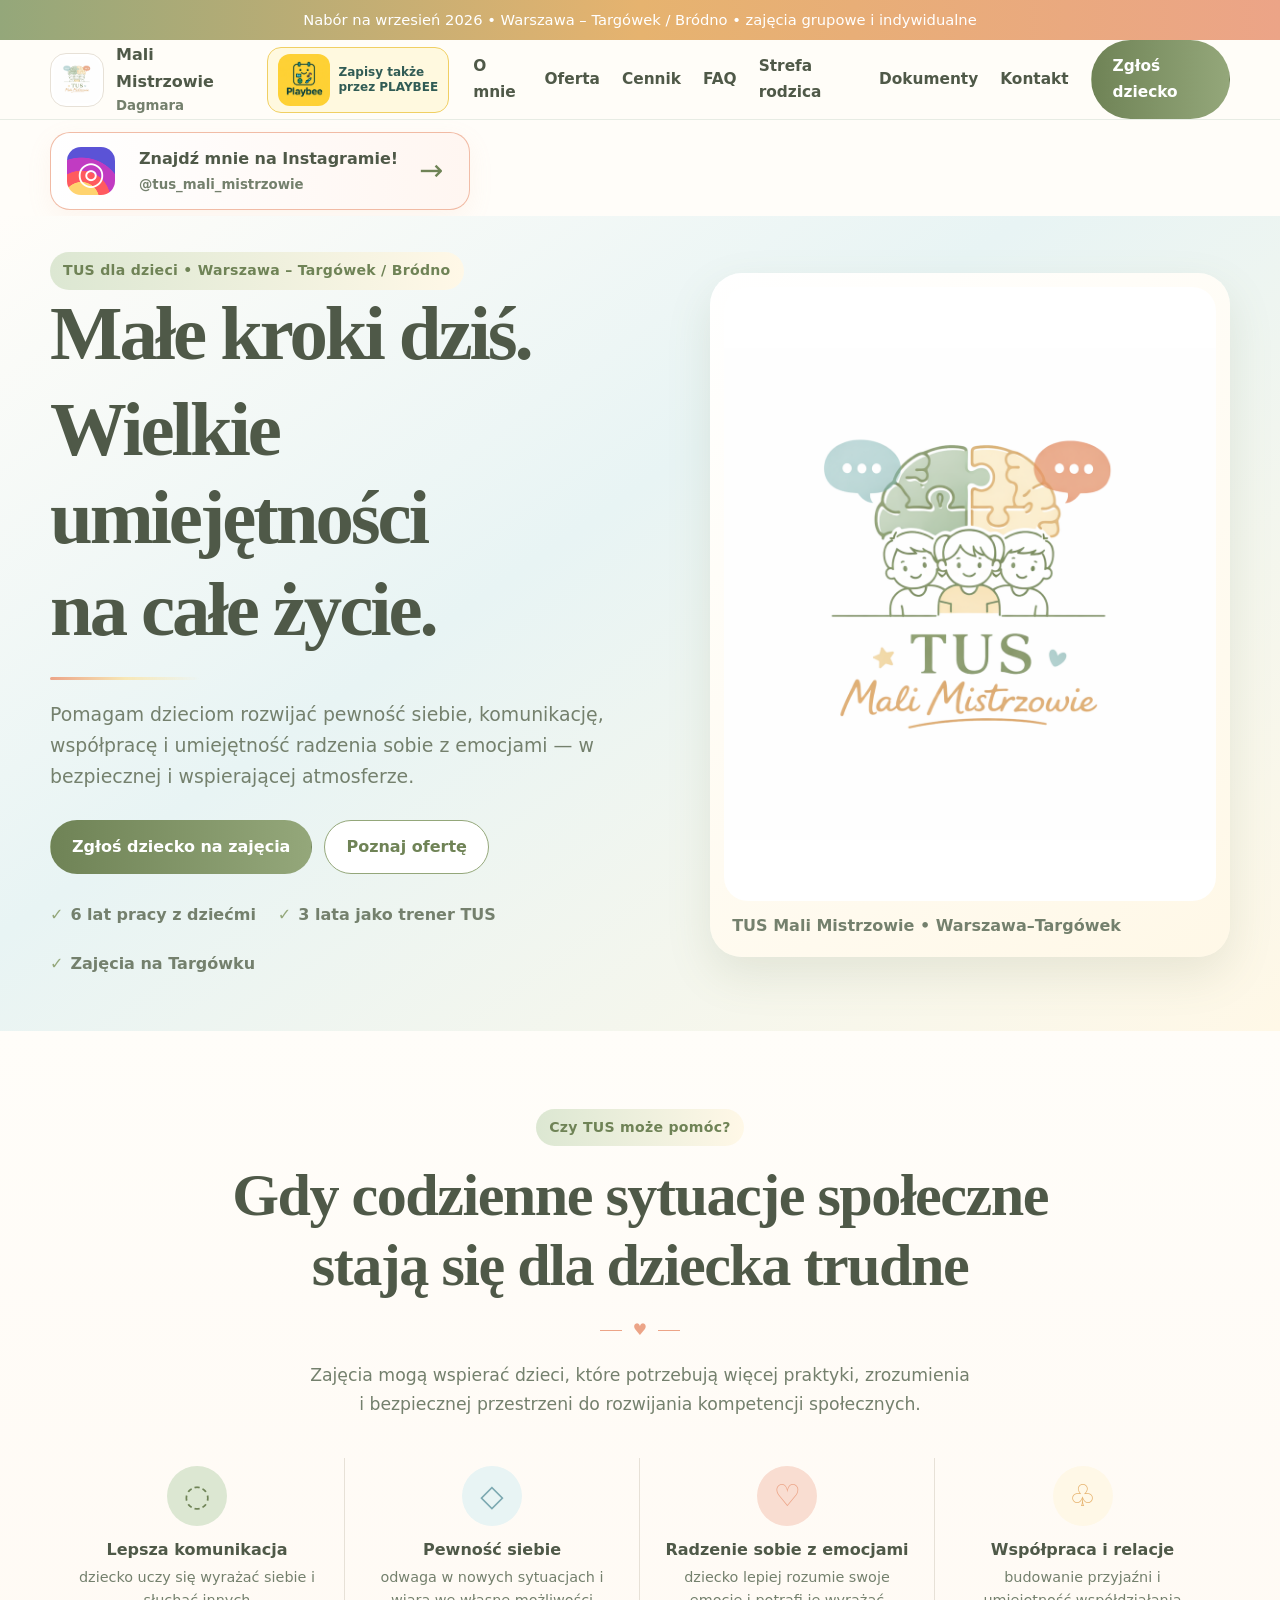
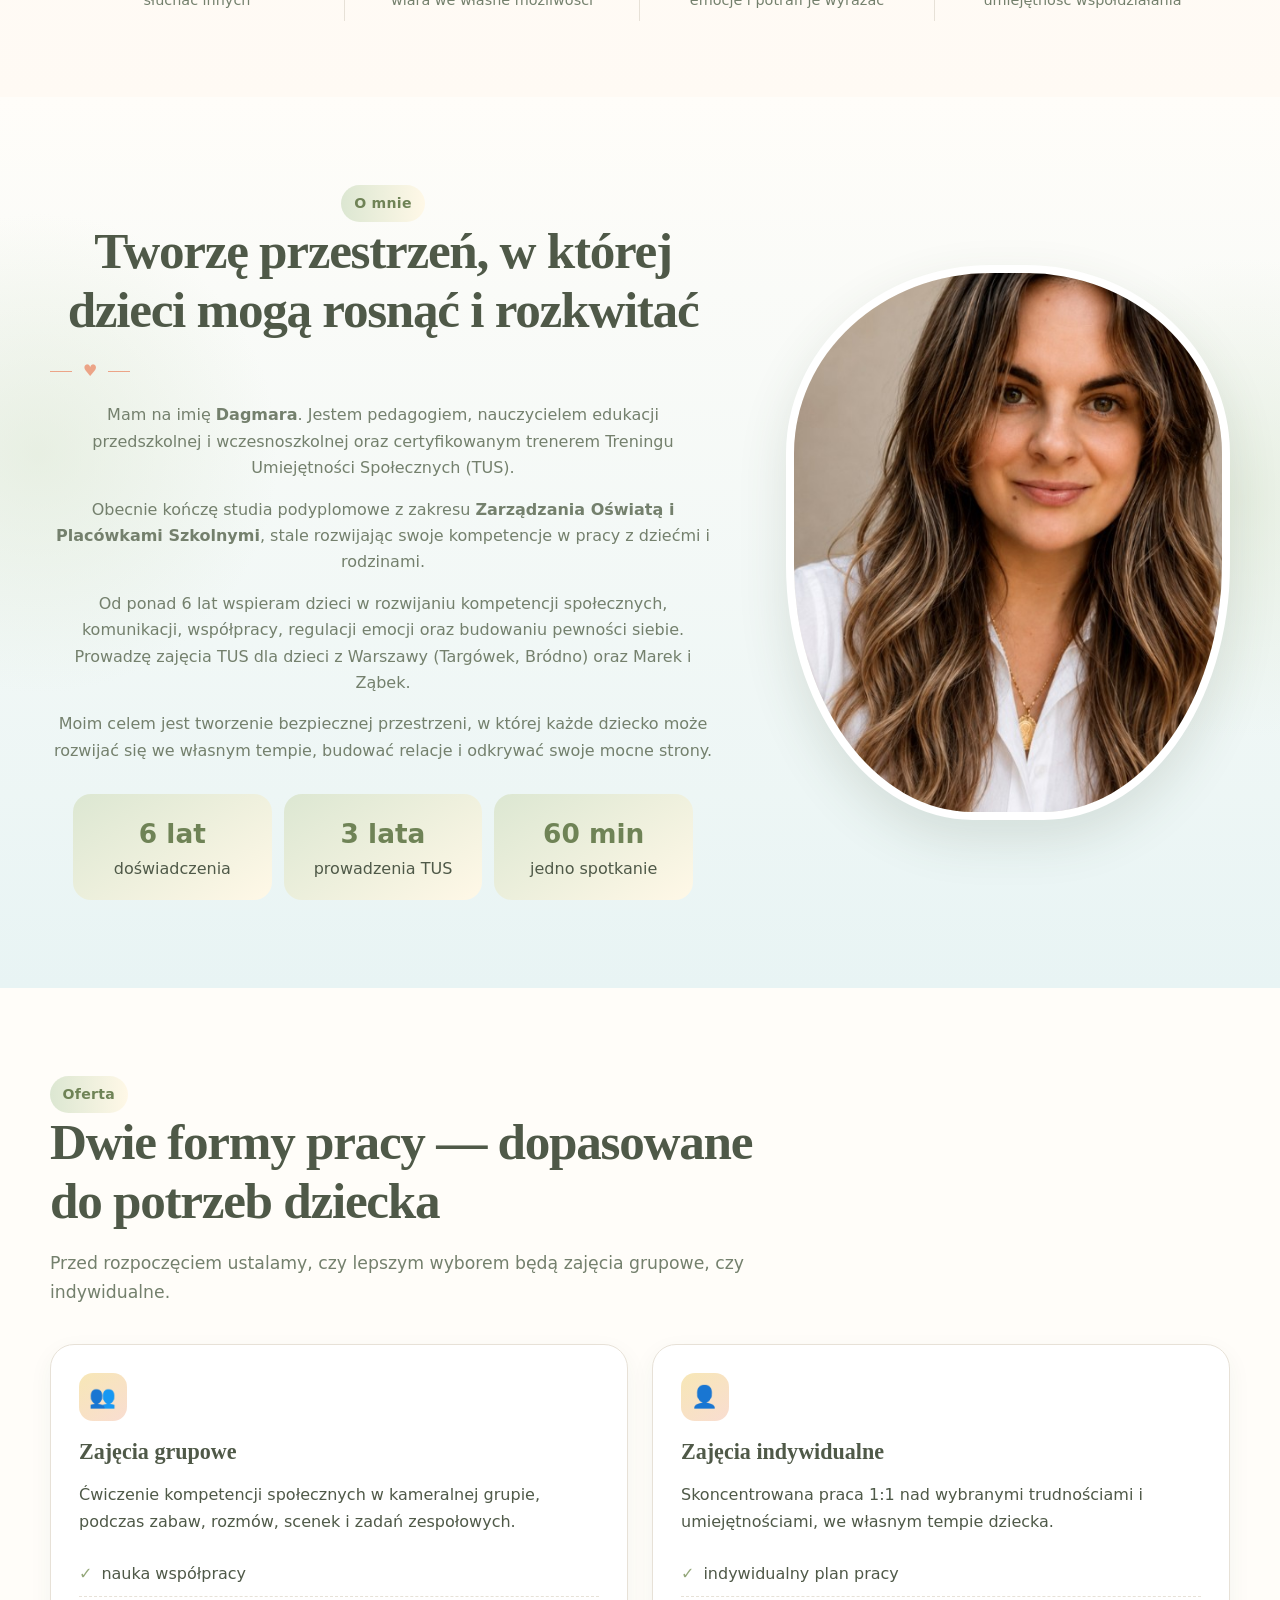
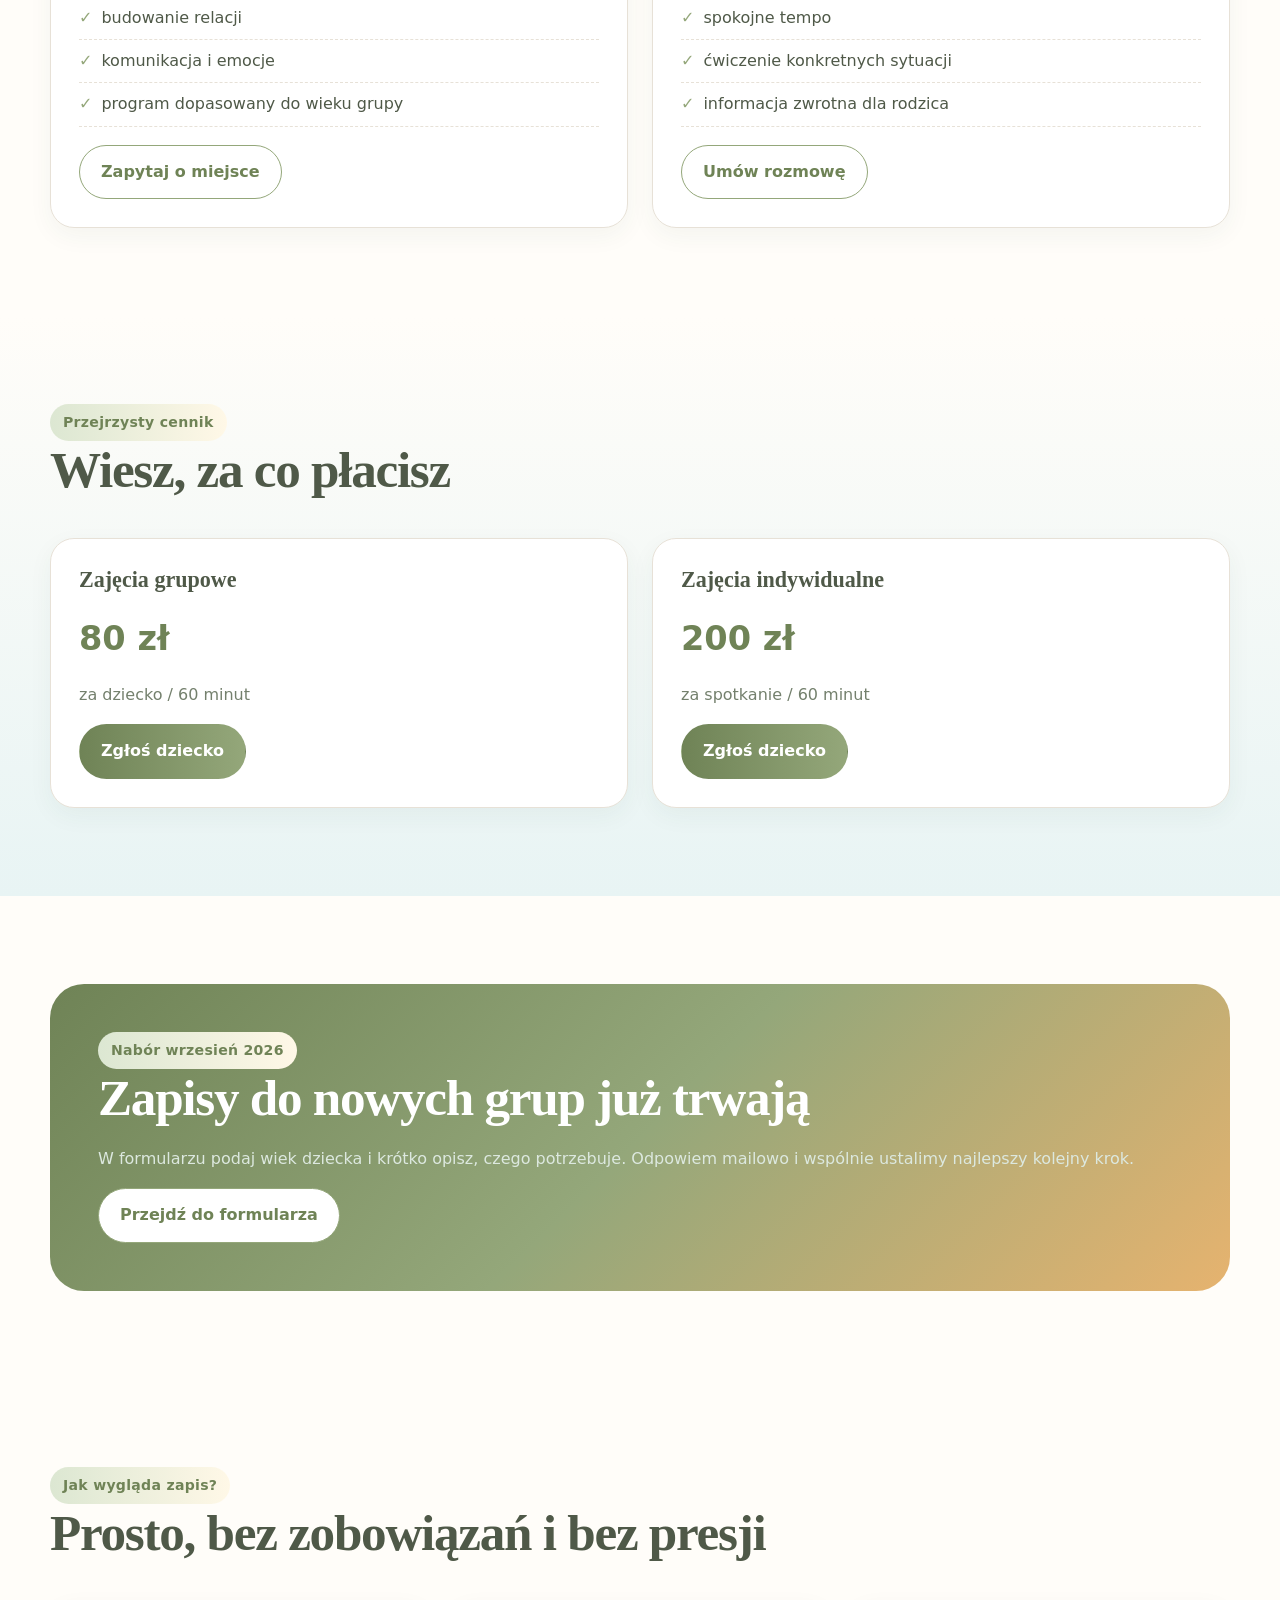
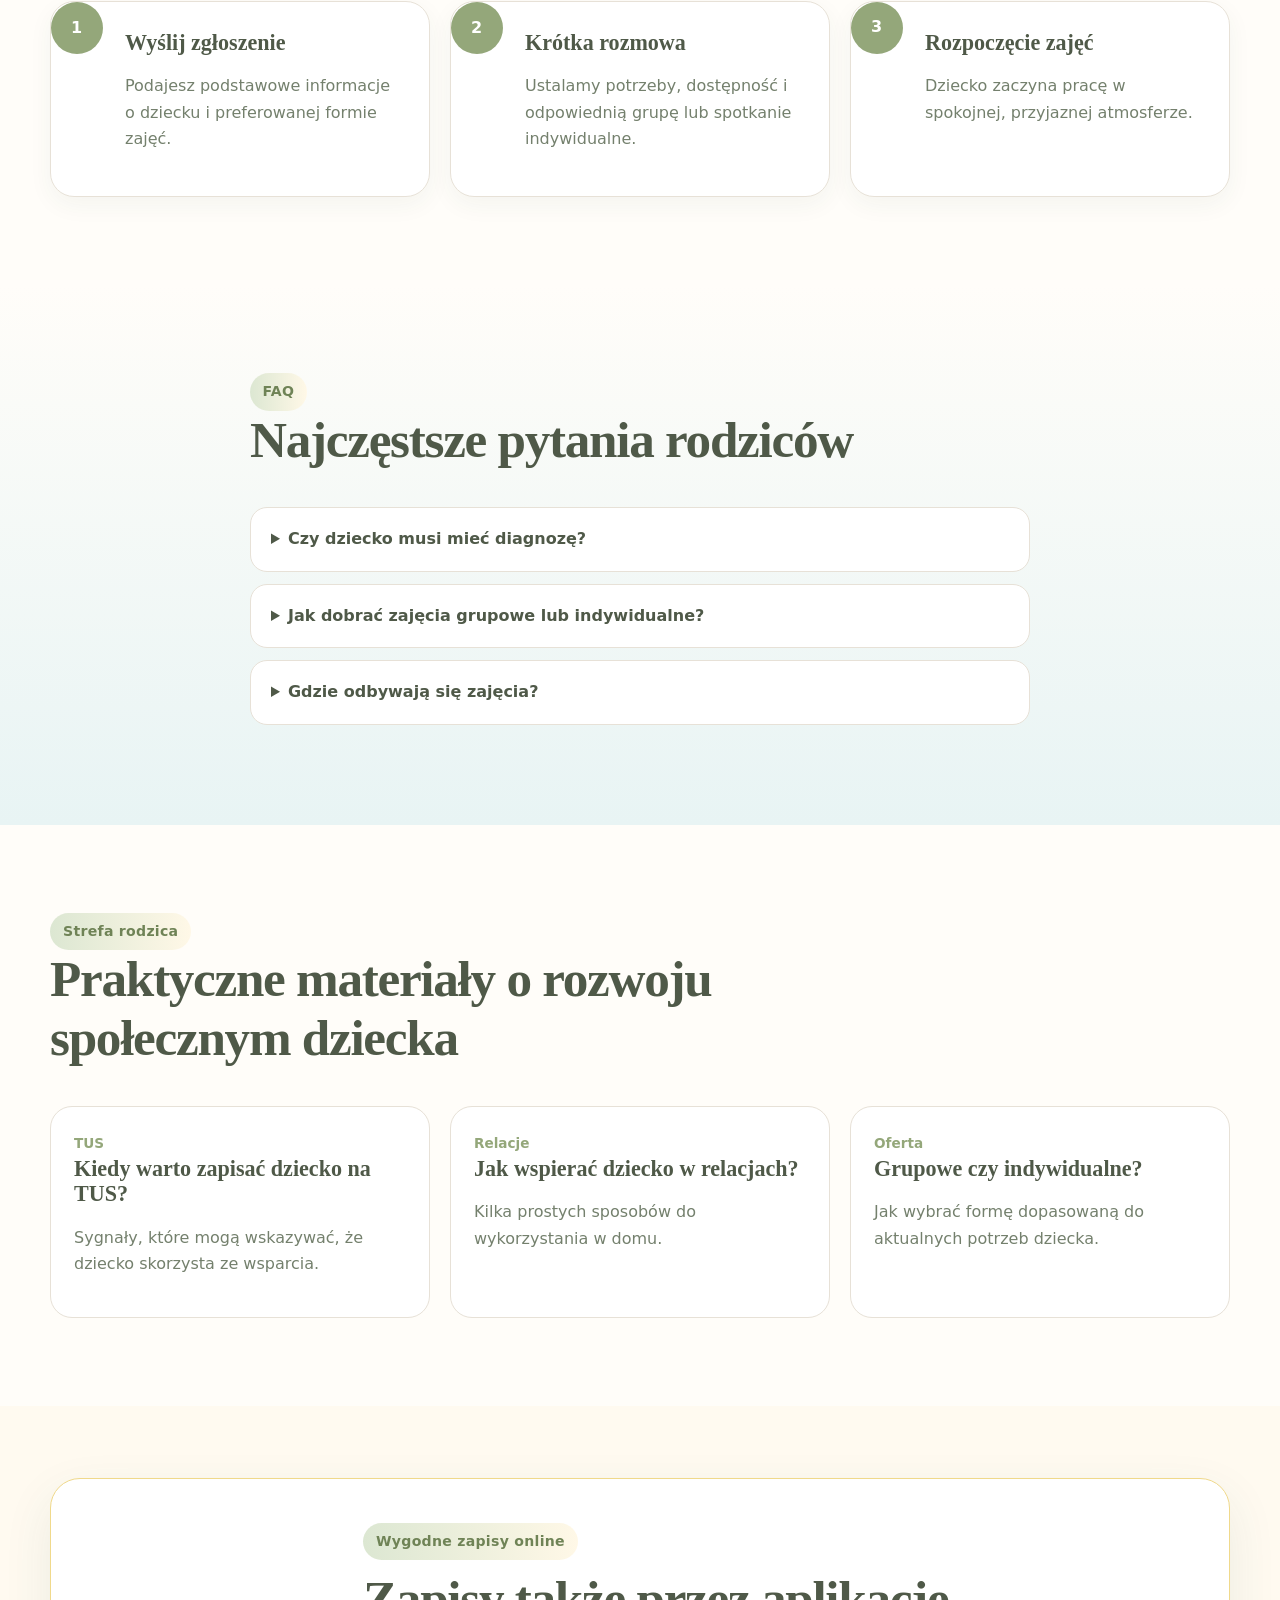
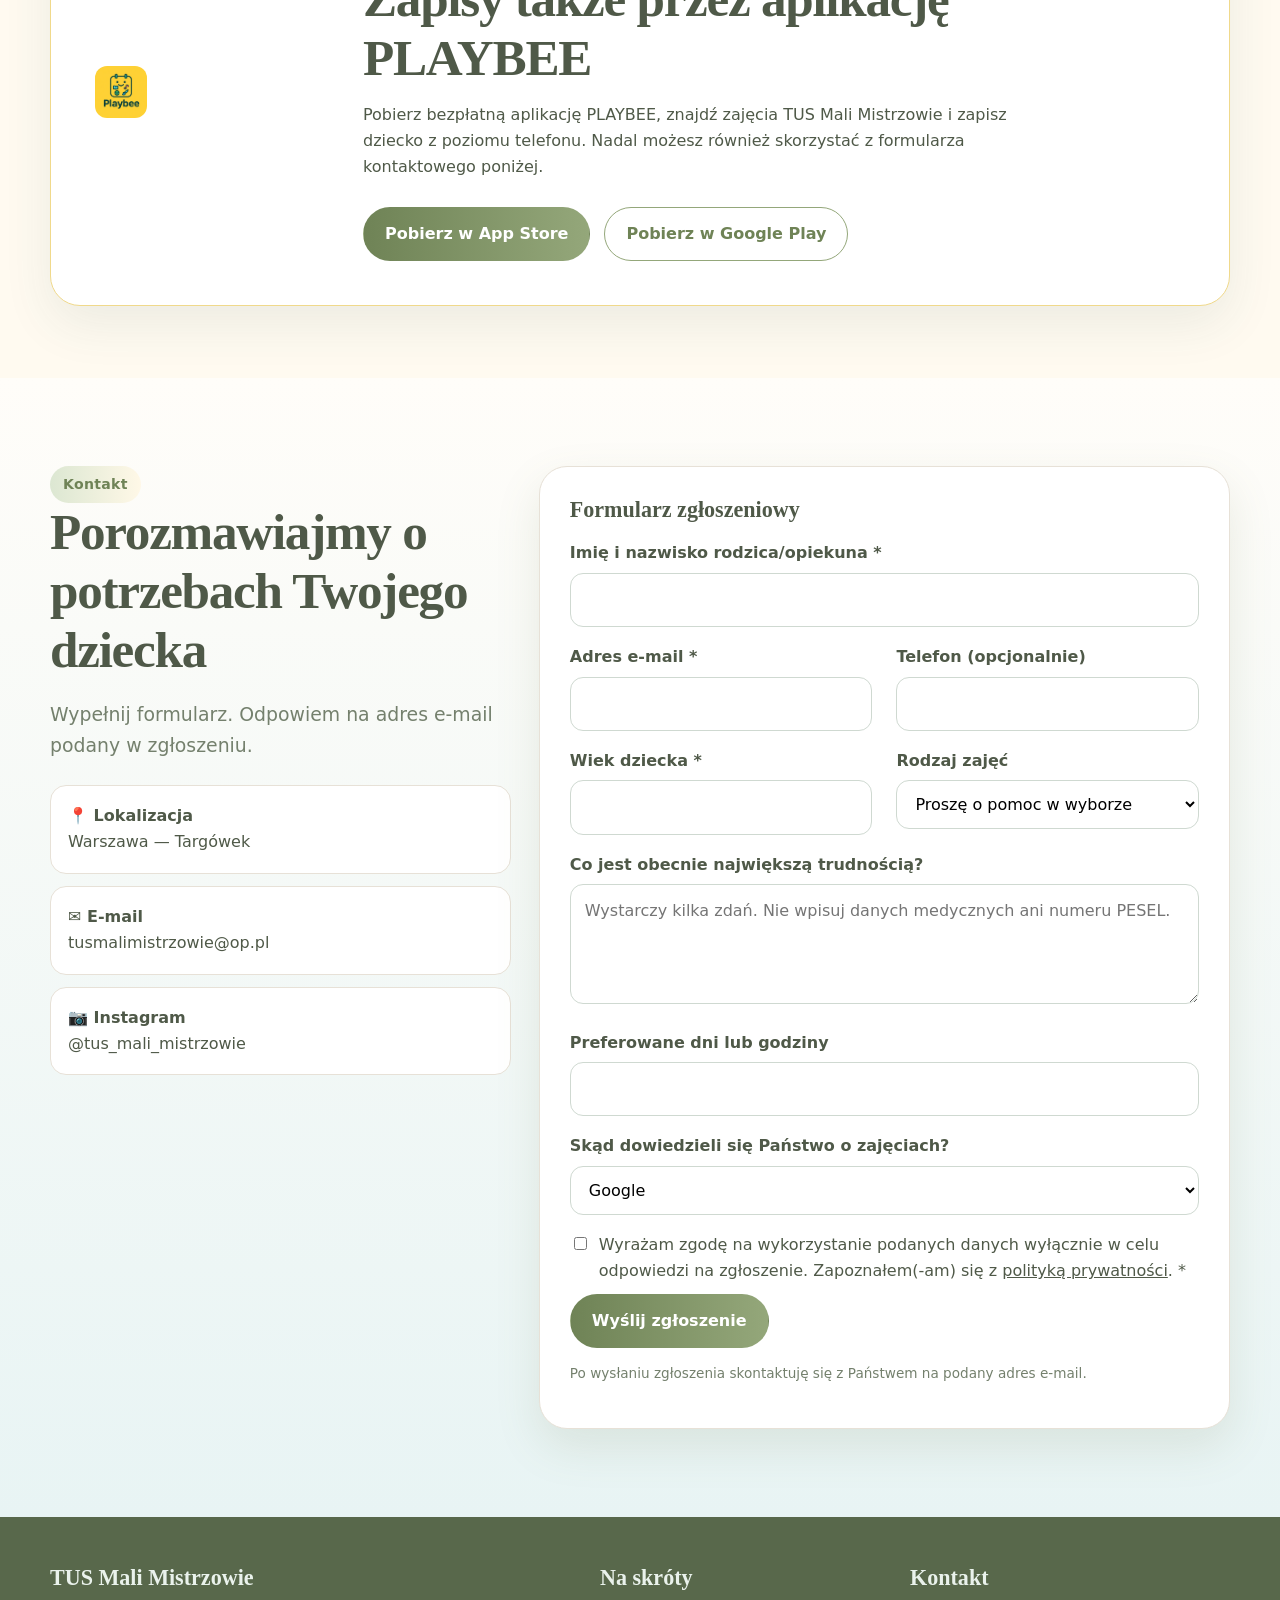
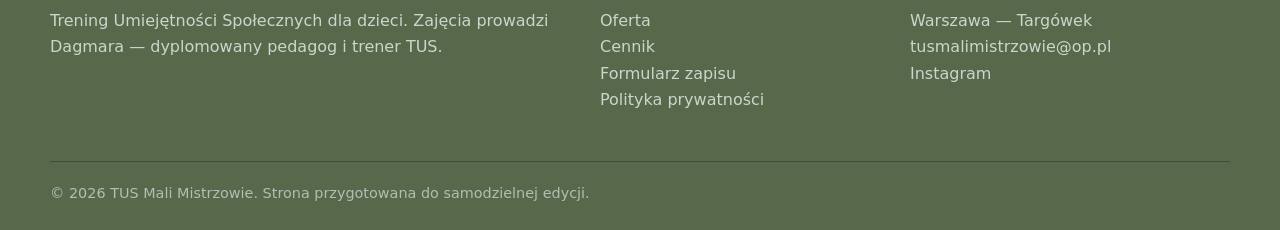
==== index.html @ 2c536c0c "Update index.html Przywrócenie PLAYBEE w nagłówku" ====
<!doctype html>
<html lang="pl">
<head>
<meta charset="utf-8"><meta name="viewport" content="width=device-width,initial-scale=1">
<title>TUS Targówek / Bródno | Trening Umiejętności Społecznych dla dzieci</title>
<meta name="description" content="Trening Umiejętności Społecznych (TUS) dla dzieci na Targówku i Bródnie w Warszawie.">
<link rel="canonical" href="https://tusmalimistrzowie.pl/">
<meta property="og:title" content="TUS Mali Mistrzowie – Warszawa Targówek / Bródno">
<meta property="og:description" content="Małe kroki dziś. Wielkie umiejętności na całe życie. Zapisy na zajęcia TUS.">
<meta property="og:type" content="website">
<link rel="stylesheet" href="assets/css/style.css">
<script type="application/ld+json">
{"@context":"https://schema.org","@type":"EducationalOrganization","name":"TUS Mali Mistrzowie","areaServed":["Targówek","Bródno","Marki","Ząbki","Warszawa"],"email":"tusmalimistrzowie@op.pl","founder":{"@type":"Person","name":"Dagmara"},"sameAs":["https://www.instagram.com/tus_mali_mistrzowie"]}
</script> 
  <!-- Google tag (gtag.js) -->
<script async src="https://www.googletagmanager.com/gtag/js?id=G-EM2VTX6F86"></script>
<script>
  window.dataLayer = window.dataLayer || [];
  function gtag(){dataLayer.push(arguments);}
  gtag('js', new Date());

  gtag('config', 'G-EM2VTX6F86');
</script>
</head>
<body>

<a class="skip" href="#tresc">Przejdź do treści</a>
<div class="topbar">Nabór na wrzesień 2026 • Warszawa – Targówek / Bródno • zajęcia grupowe i indywidualne</div>
<header>
  <div class="container nav">
    <a class="brand" href="index.html"><img class="brand-logo" src="assets/images/zdjecie-1.png" alt="Logo TUS Mali Mistrzowie"><span>Mali Mistrzowie<small>Dagmara</small></span></a>
    <a class="playbee-header" href="#playbee" aria-label="Zapisy także przez aplikację PLAYBEE">
  <img src="assets/images/playbee-logo.png" alt="Logo PLAYBEE" style="width:52px;height:52px;object-fit:contain;border-radius:12px;">
  <span>Zapisy także<br>przez PLAYBEE</span>
</a>
    <button class="mobile-toggle" aria-label="Otwórz menu">☰</button>
    <nav class="menu" aria-label="Menu główne">
      <a href="index.html#o-mnie">O mnie</a>
      <a href="index.html#oferta">Oferta</a>
      <a href="index.html#cennik">Cennik</a>
      <a href="index.html#faq">FAQ</a>
      <a href="index.html#blog">Strefa rodzica</a>
      <a href="dokumenty.html">Dokumenty</a>
      <a href="index.html#kontakt">Kontakt</a>
      <a class="btn btn-primary" href="index.html#formularz">Zgłoś dziecko</a>
    </nav>
  </div>
</header>

<section class="instagram-strip" aria-label="Instagram">
  <div class="container">
    <a class="instagram-card" href="https://www.instagram.com/tus_mali_mistrzowie" target="_blank" rel="noopener">
      <span class="instagram-icon" aria-hidden="true">◎</span>
      <span>
        <strong>Znajdź mnie na Instagramie!</strong>
        <small>@tus_mali_mistrzowie</small>
      </span>
      <span class="instagram-arrow" aria-hidden="true">→</span>
    </a>
  </div>
</section>

<main id="tresc">
<section class="hero">
 <div class="container hero-grid">
  <div>
   <span class="eyebrow">TUS dla dzieci • Warszawa – Targówek / Bródno</span>
   <h1 class="hero-title">
      <span>Małe kroki dziś.</span>
      <span>Wielkie umiejętności</span>
      <span>na całe życie.</span>
    </h1>
   <p class="lead">Pomagam dzieciom rozwijać pewność siebie, komunikację, współpracę i umiejętność radzenia sobie z emocjami — w bezpiecznej i wspierającej atmosferze.</p>
   <div class="hero-actions"><a class="btn btn-primary" href="#formularz">Zgłoś dziecko na zajęcia</a><a class="btn btn-secondary" href="#oferta">Poznaj ofertę</a></div>
   <div class="trust"><span>6 lat pracy z dziećmi</span><span>3 lata jako trener TUS</span><span>Zajęcia na Targówku</span></div>
  </div>
  <div class="hero-card"><img src="assets/images/zdjecie-1.png" alt="Logo TUS Mali Mistrzowie"><div class="hero-note">TUS Mali Mistrzowie • Warszawa–Targówek</div></div>
 </div>
</section>


<section class="support-section">
  <div class="container">
    <div class="support-head">
      <span class="eyebrow">Czy TUS może pomóc?</span>
      <h2>Gdy codzienne sytuacje społeczne<br>stają się dla dziecka trudne</h2>
      <div class="heart-divider"><span></span>♥<span></span></div>
      <p>Zajęcia mogą wspierać dzieci, które potrzebują więcej praktyki, zrozumienia<br class="desktop-only"> i bezpiecznej przestrzeni do rozwijania kompetencji społecznych.</p>
    </div>
    <div class="benefits-row">
      <article class="benefit-item">
        <div class="benefit-icon sage">◌</div>
        <h3>Lepsza komunikacja</h3>
        <p>dziecko uczy się wyrażać siebie i słuchać innych</p>
      </article>
      <article class="benefit-item">
        <div class="benefit-icon blue">◇</div>
        <h3>Pewność siebie</h3>
        <p>odwaga w nowych sytuacjach i wiara we własne możliwości</p>
      </article>
      <article class="benefit-item">
        <div class="benefit-icon peach">♡</div>
        <h3>Radzenie sobie z emocjami</h3>
        <p>dziecko lepiej rozumie swoje emocje i potrafi je wyrażać</p>
      </article>
      <article class="benefit-item">
        <div class="benefit-icon apricot">♧</div>
        <h3>Współpraca i relacje</h3>
        <p>budowanie przyjaźni i umiejętność współdziałania</p>
      </article>
    </div>
  </div>
</section>



<section id="o-mnie" class="about-premium">
  <div class="container about-premium-grid">
    <div class="about-copy">
      <span class="eyebrow">O mnie</span>
      <h2>Tworzę przestrzeń, w której<br>dzieci mogą rosnąć i rozkwitać</h2>
      <div class="heart-divider left"><span></span>♥<span></span></div>
      <p>Mam na imię <strong>Dagmara</strong>. Jestem pedagogiem, nauczycielem edukacji przedszkolnej i wczesnoszkolnej oraz certyfikowanym trenerem Treningu Umiejętności Społecznych (TUS).</p>

<p>Obecnie kończę studia podyplomowe z zakresu <strong>Zarządzania Oświatą i Placówkami Szkolnymi</strong>, stale rozwijając swoje kompetencje w pracy z dziećmi i rodzinami.</p>

<p>Od ponad 6 lat wspieram dzieci w rozwijaniu kompetencji społecznych, komunikacji, współpracy, regulacji emocji oraz budowaniu pewności siebie. Prowadzę zajęcia TUS dla dzieci z Warszawy (Targówek, Bródno) oraz Marek i Ząbek.</p>

<p>Moim celem jest tworzenie bezpiecznej przestrzeni, w której każde dziecko może rozwijać się we własnym tempie, budować relacje i odkrywać swoje mocne strony.</p>
      <div class="stats">
        <div class="stat"><strong>6 lat</strong>doświadczenia</div>
        <div class="stat"><strong>3 lata</strong>prowadzenia TUS</div>
        <div class="stat"><strong>60 min</strong>jedno spotkanie</div>
      </div>
    </div>
    <div class="about-photo">
  <img
    src="assets/images/dagmara zdj.png.jpg"
    alt="Dagmara Gut-Muzyka – pedagog i trener TUS"
  >
</div>
  </div>
</section>


<section id="oferta">
 <div class="container">
  <div class="section-head"><span class="eyebrow">Oferta</span><h2>Dwie formy pracy — dopasowane do potrzeb dziecka</h2><p>Przed rozpoczęciem ustalamy, czy lepszym wyborem będą zajęcia grupowe, czy indywidualne.</p></div>
  <div class="grid-2">
   <div class="card"><div class="icon">👥</div><h3>Zajęcia grupowe</h3><p>Ćwiczenie kompetencji społecznych w kameralnej grupie, podczas zabaw, rozmów, scenek i zadań zespołowych.</p><ul class="feature-list"><li>nauka współpracy</li><li>budowanie relacji</li><li>komunikacja i emocje</li><li>program dopasowany do wieku grupy</li></ul><a class="btn btn-secondary" href="#formularz">Zapytaj o miejsce</a></div>
   <div class="card"><div class="icon">👤</div><h3>Zajęcia indywidualne</h3><p>Skoncentrowana praca 1:1 nad wybranymi trudnościami i umiejętnościami, we własnym tempie dziecka.</p><ul class="feature-list"><li>indywidualny plan pracy</li><li>spokojne tempo</li><li>ćwiczenie konkretnych sytuacji</li><li>informacja zwrotna dla rodzica</li></ul><a class="btn btn-secondary" href="#formularz">Umów rozmowę</a></div>
  </div>
 </div>
</section>

<section id="cennik" class="alt">
 <div class="container">
  <div class="section-head"><span class="eyebrow">Przejrzysty cennik</span><h2>Wiesz, za co płacisz</h2></div>
  <div class="grid-2">
   <div class="card"><h3>Zajęcia grupowe</h3><div class="price">80 zł</div><p class="muted">za dziecko / 60 minut</p><a class="btn btn-primary" href="#formularz">Zgłoś dziecko</a></div>
   <div class="card"><h3>Zajęcia indywidualne</h3><div class="price">200 zł</div><p class="muted">za spotkanie / 60 minut</p><a class="btn btn-primary" href="#formularz">Zgłoś dziecko</a></div>
  </div>
 </div>
</section>

<section>
 <div class="container"><div class="cta"><span class="eyebrow">Nabór wrzesień 2026</span><h2>Zapisy do nowych grup już trwają</h2><p>W formularzu podaj wiek dziecka i krótko opisz, czego potrzebuje. Odpowiem mailowo i wspólnie ustalimy najlepszy kolejny krok.</p><a class="btn btn-secondary" href="#formularz">Przejdź do formularza</a></div></div>
</section>

<section>
 <div class="container">
  <div class="section-head"><span class="eyebrow">Jak wygląda zapis?</span><h2>Prosto, bez zobowiązań i bez presji</h2></div>
  <div class="grid-3 steps">
   <div class="card step"><h3>Wyślij zgłoszenie</h3><p class="muted">Podajesz podstawowe informacje o dziecku i preferowanej formie zajęć.</p></div>
   <div class="card step"><h3>Krótka rozmowa</h3><p class="muted">Ustalamy potrzeby, dostępność i odpowiednią grupę lub spotkanie indywidualne.</p></div>
   <div class="card step"><h3>Rozpoczęcie zajęć</h3><p class="muted">Dziecko zaczyna pracę w spokojnej, przyjaznej atmosferze.</p></div>
  </div>
 </div>
</section>

<section id="faq" class="alt">
 <div class="narrow faq"><div class="section-head"><span class="eyebrow">FAQ</span><h2>Najczęstsze pytania rodziców</h2></div>
  <details><summary>Czy dziecko musi mieć diagnozę?</summary><p>Nie. Zajęcia mogą wspierać także dzieci bez diagnozy, które potrzebują ćwiczenia relacji, komunikacji, emocji lub pewności siebie.</p></details>
  <details><summary>Jak dobrać zajęcia grupowe lub indywidualne?</summary><p>Po otrzymaniu zgłoszenia omawiam potrzeby dziecka i proponuję formę, która na danym etapie będzie najbardziej pomocna.</p></details>
  <details><summary>Gdzie odbywają się zajęcia?</summary><p>Zajęcia odbywają się na warszawskim Targówku. Dokładne informacje organizacyjne przekazuję rodzicom podczas kontaktu.</p></details>
 </div>
</section>

<section id="blog">
 <div class="container"><div class="section-head"><span class="eyebrow">Strefa rodzica</span><h2>Praktyczne materiały o rozwoju społecznym dziecka</h2></div>
  <div class="blog-grid">
   <a class="blog-card" href="blog/kiedy-warto-zapisac-dziecko-na-tus.html"><div class="content"><span class="tag">TUS</span><h3>Kiedy warto zapisać dziecko na TUS?</h3><p class="muted">Sygnały, które mogą wskazywać, że dziecko skorzysta ze wsparcia.</p></div></a>
   <a class="blog-card" href="blog/jak-pomoc-dziecku-w-relacjach.html"><div class="content"><span class="tag">Relacje</span><h3>Jak wspierać dziecko w relacjach?</h3><p class="muted">Kilka prostych sposobów do wykorzystania w domu.</p></div></a>
   <a class="blog-card" href="blog/zajecia-grupowe-czy-indywidualne.html"><div class="content"><span class="tag">Oferta</span><h3>Grupowe czy indywidualne?</h3><p class="muted">Jak wybrać formę dopasowaną do aktualnych potrzeb dziecka.</p></div></a>
  </div>
 </div>
</section>
<section id="playbee" class="playbee-section">
  <div class="container">
    <div class="playbee-card">

     <img class="playbee-logo" src="assets/images/playbee-logo.png" alt="PLAYBEE – aplikacja do zapisów na zajęcia" style="width:52px;height:52px;object-fit:contain;border-radius:12px;">

      <div class="playbee-content">
        <span class="eyebrow">Wygodne zapisy online</span>
        <h2>Zapisy także przez aplikację PLAYBEE</h2>
        <p>
          Pobierz bezpłatną aplikację PLAYBEE, znajdź zajęcia
          TUS Mali Mistrzowie i zapisz dziecko z poziomu telefonu.
          Nadal możesz również skorzystać z formularza kontaktowego poniżej.
        </p>

        <div class="playbee-actions">
          <a
            class="btn btn-primary"
            href="https://apps.apple.com/pl/app/playbee/id6778098296?l=pl"
            target="_blank"
            rel="noopener noreferrer"
          >
            Pobierz w App Store
          </a>

          <a
  class="btn btn-secondary"
  href="https://play.google.com/store/apps/details?id=playbee.playbee.pl"
  target="_blank"
  rel="noopener noreferrer"
>
  Pobierz w Google Play
</a>

</div>
</div>
</div>
</div>
</section>
<section id="kontakt" class="alt">
 <div class="container form-wrap">
  <div><span class="eyebrow">Kontakt</span><h2>Porozmawiajmy o potrzebach Twojego dziecka</h2><p class="lead">Wypełnij formularz. Odpowiem na adres e-mail podany w zgłoszeniu.</p>
   <div class="contact-list"><div class="contact-item"><strong>📍 Lokalizacja</strong><br>Warszawa — Targówek</div><div class="contact-item"><strong>✉️ E-mail</strong><br><a href="mailto:tusmalimistrzowie@op.pl">tusmalimistrzowie@op.pl</a></div><div class="contact-item"><strong>📷 Instagram</strong><br><a target="_blank" rel="noopener" href="https://www.instagram.com/tus_mali_mistrzowie">@tus_mali_mistrzowie</a></div></div>
  </div>
  <div class="form-card" id="formularz"><h3>Formularz zgłoszeniowy</h3>
<form id="zgloszenie" name="zgloszenie" method="POST" action="https://formspree.io/f/xnpaajzz">    <input type="hidden" name="form-name" value="zgloszenie"><p hidden><label>Nie wypełniaj: <input name="bot-field"></label></p>
    <div class="field"><label for="rodzic">Imię i nazwisko rodzica/opiekuna *</label><input id="rodzic" name="rodzic" required autocomplete="name"></div>
    <div class="grid-2"><div class="field"><label for="email">Adres e-mail *</label><input id="email" name="email" type="email" required autocomplete="email"></div><div class="field"><label for="telefon">Telefon (opcjonalnie)</label><input id="telefon" name="telefon" type="tel" autocomplete="tel"></div></div>
    <div class="grid-2"><div class="field"><label for="wiek">Wiek dziecka *</label><input id="wiek" name="wiek" type="number" min="3" max="18" required></div><div class="field"><label for="rodzaj">Rodzaj zajęć</label><select id="rodzaj" name="rodzaj"><option>Proszę o pomoc w wyborze</option><option>Grupowe</option><option>Indywidualne</option></select></div></div>
    <div class="field"><label for="opis">Co jest obecnie największą trudnością?</label><textarea id="opis" name="opis" placeholder="Wystarczy kilka zdań. Nie wpisuj danych medycznych ani numeru PESEL."></textarea></div>
    <div class="field"><label for="termin">Preferowane dni lub godziny</label><input id="termin" name="termin"></div>
    <div class="field"><label for="zrodlo">Skąd dowiedzieli się Państwo o zajęciach?</label><select id="zrodlo" name="zrodlo"><option>Google</option><option>Instagram</option><option>Polecenie</option><option>Szkoła lub przedszkole</option><option>Inne</option></select></div>
    <div class="checks"><label><input type="checkbox" name="privacy" required> <span>Wyrażam zgodę na wykorzystanie podanych danych wyłącznie w celu odpowiedzi na zgłoszenie. Zapoznałem(-am) się z <a href="dokumenty/polityka-prywatnosci.html"><u>polityką prywatności</u></a>. *</span></label></div>
    <button class="btn btn-primary" type="submit">Wyślij zgłoszenie</button><p class="fine">Po wysłaniu zgłoszenia skontaktuję się z Państwem na podany adres e-mail.</p>
   </form>
  </div>
 </div>
</section>
</main>

<footer>
 <div class="container">
  <div class="footer-grid">
   <div><h3>TUS Mali Mistrzowie</h3><p>Trening Umiejętności Społecznych dla dzieci. Zajęcia prowadzi Dagmara — dyplomowany pedagog i trener TUS.</p></div>
   <div><h3>Na skróty</h3><p><a href="index.html#oferta">Oferta</a><br><a href="index.html#cennik">Cennik</a><br><a href="index.html#formularz">Formularz zapisu</a><br><a href="dokumenty/polityka-prywatnosci.html">Polityka prywatności</a></p></div>
   <div><h3>Kontakt</h3><p>Warszawa — Targówek<br><a href="mailto:tusmalimistrzowie@op.pl">tusmalimistrzowie@op.pl</a><br><a target="_blank" rel="noopener" href="https://www.instagram.com/tus_mali_mistrzowie">Instagram</a></p></div>
  </div>
  <div class="copyright">© <span data-year></span> TUS Mali Mistrzowie. Strona przygotowana do samodzielnej edycji.</div>
 </div>
</footer>
<div class="sticky-mobile"><a href="index.html#formularz">Zgłoś dziecko</a><a href="mailto:tusmalimistrzowie@op.pl">Napisz e-mail</a></div>
<script src="assets/js/main.js"></script>
  <script>
  const formularz = document.getElementById("zgloszenie");

  formularz.addEventListener("submit", async function (event) {
    event.preventDefault();

    const przycisk = formularz.querySelector('button[type="submit"]');
    przycisk.disabled = true;
    przycisk.textContent = "Wysyłanie...";

    try {
      const odpowiedz = await fetch(formularz.action, {
        method: "POST",
        body: new FormData(formularz),
        headers: {
          "Accept": "application/json"
        }
      });

      if (odpowiedz.ok) {
        window.location.href = "dziekujemy.html";
      } else {
        throw new Error("Nie udało się wysłać formularza");
      }
    } catch (blad) {
      alert("Nie udało się wysłać zgłoszenia. Spróbuj ponownie.");
      przycisk.disabled = false;
      p=rzycisk.textContent = "Wyślij zgłoszenie";
    }
  });
</script>
</body></html>
---- assets/css/style.css ----
:root{
  --sage:#94a77a;
  --sage-dark:#6f8356;
  --sage-soft:#dce7d2;
  --mint:#bcd3be;
  --blue:#b9d9da;
  --blue-soft:#e8f4f4;
  --peach:#eca487;
  --peach-soft:#f9ddd1;
  --apricot:#e6b36f;
  --cream:#f7e7b6;
  --cream-soft:#fff8e7;
  --paper:#fffdf9;
  --ink:#4f5948;
  --muted:#74806d;
  --white:#fff;
  --line:#e7e1d7;
  --shadow:0 18px 45px rgba(111,131,86,.14);
  --radius:24px;
  --max:1180px
}
*{box-sizing:border-box}html{scroll-behavior:smooth}body{margin:0;font-family:Inter,system-ui,-apple-system,Segoe UI,Roboto,Arial,sans-serif;color:var(--ink);background:var(--paper);line-height:1.65}
img{max-width:100%;display:block}a{color:inherit;text-decoration:none}button,input,select,textarea{font:inherit}
.container{width:min(var(--max),calc(100% - 32px));margin:auto}.narrow{width:min(780px,calc(100% - 32px));margin:auto}
.skip{position:absolute;left:-999px}.skip:focus{left:16px;top:16px;background:#fff;padding:10px;z-index:999}
.topbar{background:linear-gradient(90deg,var(--sage),var(--apricot),var(--peach));color:#fff;text-align:center;padding:8px 16px;font-size:.92rem}
header{position:sticky;top:0;z-index:50;background:rgba(255,253,248,.94);backdrop-filter:blur(12px);border-bottom:1px solid rgba(63,118,82,.12)}
.nav{display:flex;align-items:center;justify-content:space-between;min-height:76px;gap:24px}.brand{display:flex;align-items:center;gap:12px;font-weight:800}.brand-logo{width:54px;height:54px;border-radius:16px;object-fit:contain;background:#fff;padding:3px;border:1px solid var(--line)}.brand small{display:block;font-weight:600;color:var(--muted)}
.menu{display:flex;gap:22px;align-items:center}.menu a{font-weight:650;font-size:.96rem}.menu a:hover{color:var(--sage)}
.btn{display:inline-flex;align-items:center;justify-content:center;gap:8px;border-radius:999px;padding:13px 21px;font-weight:800;border:1px solid transparent;cursor:pointer;transition:.2s}
.btn-primary{background:var(--sage);color:#fff}.btn-primary:hover{background:var(--sage-dark);transform:translateY(-1px)}
.btn-secondary{border-color:var(--sage);color:var(--sage);background:#fff}.btn-secondary:hover{background:var(--sage-soft)}
.hero{padding:72px 0 54px;background:linear-gradient(145deg,var(--paper) 0%,var(--blue-soft) 42%,var(--cream-soft) 100%)}.hero-grid{display:grid;grid-template-columns:1.08fr .92fr;gap:50px;align-items:center}
.eyebrow{display:inline-block;color:var(--sage-dark);background:linear-gradient(90deg,var(--sage-soft),var(--cream-soft));border-radius:999px;padding:7px 13px;font-weight:800;font-size:.88rem;letter-spacing:.02em}
h1,h2,h3{line-height:1.15;margin:0 0 18px;font-family:Georgia,'Times New Roman',serif}h1{font-size:clamp(2.65rem,6vw,5.3rem);letter-spacing:-.04em}h2{font-size:clamp(2rem,4vw,3.4rem);letter-spacing:-.025em}h3{font-size:1.38rem}
.lead{font-size:1.18rem;color:var(--muted);max-width:700px}.hero-actions{display:flex;gap:12px;flex-wrap:wrap;margin:28px 0}
.trust{display:flex;gap:22px;flex-wrap:wrap;color:var(--muted);font-weight:650}.trust span:before{content:"✓";color:var(--sage);font-weight:900;margin-right:7px}
.hero-card{background:#fff;border-radius:32px;padding:14px;box-shadow:var(--shadow);transform:rotate(1deg)}.hero-card img{width:100%;aspect-ratio:4/5;object-fit:cover;border-radius:24px}.hero-note{margin:12px 8px 3px;color:var(--muted);font-weight:700}
section{padding:88px 0}.section-head{max-width:760px;margin-bottom:38px}.section-head p{color:var(--muted);font-size:1.08rem}
.grid-3{display:grid;grid-template-columns:repeat(3,1fr);gap:20px}.grid-2{display:grid;grid-template-columns:repeat(2,1fr);gap:24px}
.card{background:#fff;border:1px solid var(--line);border-radius:var(--radius);padding:28px;box-shadow:0 8px 24px rgba(42,72,53,.05)}.card .icon{width:48px;height:48px;border-radius:14px;display:grid;place-items:center;background:linear-gradient(145deg,var(--cream),var(--peach-soft));font-size:1.35rem;margin-bottom:18px}
.alt{background:linear-gradient(180deg,var(--paper),var(--blue-soft))}.price{font-size:2.1rem;font-weight:900;color:var(--sage-dark);margin:10px 0}.muted{color:var(--muted)}
.feature-list{list-style:none;padding:0;margin:18px 0}.feature-list li{padding:8px 0;border-bottom:1px dashed var(--line)}.feature-list li:before{content:"✓";color:var(--sage);font-weight:900;margin-right:9px}
.about{display:grid;grid-template-columns:.85fr 1.15fr;gap:50px;align-items:center}.about-images{display:grid;grid-template-columns:1fr 1fr;gap:14px}.about-images img{border-radius:22px;object-fit:cover;width:100%;height:300px}.about-images img:first-child{grid-row:span 2;height:614px}
.stats{display:grid;grid-template-columns:repeat(3,1fr);gap:12px;margin-top:28px}.stat{background:linear-gradient(145deg,var(--sage-soft),var(--cream-soft));border-radius:18px;padding:18px;text-align:center}.stat strong{font-size:1.65rem;color:var(--sage-dark);display:block}
.steps{counter-reset:step}.step{position:relative;padding-left:74px}.step:before{counter-increment:step;content:counter(step);position:absolute;left:0;top:0;width:52px;height:52px;border-radius:50%;background:var(--sage);color:#fff;display:grid;place-items:center;font-weight:900}
.cta{background:linear-gradient(135deg,var(--sage-dark),var(--sage),var(--apricot));color:#fff;border-radius:34px;padding:48px}.cta p{color:#dce8df}.cta .btn-secondary{background:#fff}
.faq details{background:#fff;border:1px solid var(--line);border-radius:17px;padding:18px 20px;margin-bottom:12px}.faq summary{cursor:pointer;font-weight:850}.faq p{color:var(--muted)}
.form-wrap{display:grid;grid-template-columns:.8fr 1.2fr;gap:28px}.form-card{background:#fff;border:1px solid var(--line);border-radius:28px;padding:30px;box-shadow:var(--shadow)}
label{display:block;font-weight:750;margin-bottom:6px}.field{margin-bottom:17px}.field input,.field select,.field textarea{width:100%;border:1px solid #cfd9d1;border-radius:13px;padding:13px 14px;background:#fff}.field textarea{min-height:120px;resize:vertical}.checks label{font-weight:500;display:flex;gap:9px;align-items:flex-start;margin:9px 0}.checks input{margin-top:5px}.fine{font-size:.85rem;color:var(--muted)}
.contact-list{display:grid;gap:12px;margin-top:24px}.contact-item{background:#fff;border:1px solid var(--line);border-radius:16px;padding:17px}
.blog-grid{display:grid;grid-template-columns:repeat(3,1fr);gap:20px}.blog-card{background:#fff;border:1px solid var(--line);border-radius:22px;overflow:hidden}.blog-card .content{padding:23px}.blog-card .tag{color:var(--sage);font-weight:800;font-size:.85rem}
footer{background:#58684b;color:#eaf2ec;padding:48px 0 24px}.footer-grid{display:grid;grid-template-columns:1.3fr .7fr .8fr;gap:30px}.footer-grid p,.footer-grid a{color:#c8d7cd}.footer-grid a:hover{color:#fff}.copyright{border-top:1px solid #34523e;margin-top:32px;padding-top:20px;color:#aebfb4;font-size:.9rem}
.mobile-toggle{display:none;background:none;border:0;font-size:1.6rem}
.sticky-mobile{display:none}
.article{padding:70px 0}.article h1{font-size:clamp(2.4rem,5vw,4rem)}.article h2{font-size:2rem;margin-top:38px}.breadcrumbs{font-size:.9rem;color:var(--muted);margin-bottom:24px}
.notice{background:#fff5d9;border:1px solid #efd58a;border-radius:16px;padding:16px}
@media(max-width:900px){
 .menu{display:none;position:absolute;top:76px;left:0;right:0;background:#fff;padding:20px;flex-direction:column;align-items:flex-start;border-bottom:1px solid var(--line)}.menu.open{display:flex}.mobile-toggle{display:block}
 .hero-grid,.about,.form-wrap{grid-template-columns:1fr}.hero{padding-top:48px}.hero-card{max-width:520px;margin:auto}
 .grid-3,.blog-grid{grid-template-columns:1fr 1fr}.footer-grid{grid-template-columns:1fr 1fr}
}
@media(max-width:620px){
 .container{width:min(100% - 22px,var(--max))}.grid-3,.grid-2,.blog-grid,.footer-grid{grid-template-columns:1fr}.hero-actions .btn{width:100%}
 section{padding:64px 0}.stats{grid-template-columns:1fr}.about-images img,.about-images img:first-child{height:260px;grid-row:auto}.about-images{grid-template-columns:1fr}
 .sticky-mobile{display:grid;grid-template-columns:1fr 1fr;position:fixed;left:10px;right:10px;bottom:10px;z-index:80;background:#fff;border-radius:999px;box-shadow:0 10px 35px rgba(0,0,0,.2);overflow:hidden}.sticky-mobile a{padding:12px;text-align:center;font-weight:850}.sticky-mobile a:first-child{background:var(--sage);color:#fff}
 body{padding-bottom:70px}
}

body{background:
 radial-gradient(circle at 8% 8%,rgba(185,217,218,.22),transparent 24rem),
 radial-gradient(circle at 92% 20%,rgba(236,164,135,.14),transparent 25rem),
 var(--paper)}
.card,.hero-card,.form-card,.blog-card,.contact-item{transition:transform .22s ease,box-shadow .22s ease,border-color .22s ease}
.card:hover,.blog-card:hover{transform:translateY(-4px);box-shadow:var(--shadow);border-color:rgba(148,167,122,.45)}
.btn-primary{background:linear-gradient(90deg,var(--sage-dark),var(--sage))}
.btn-primary:hover{background:linear-gradient(90deg,var(--sage),var(--apricot))}
.btn-secondary{border-color:var(--sage);color:var(--sage-dark)}
.hero-card{background:linear-gradient(145deg,#fff,var(--cream-soft));transform:none}
.hero-card img{object-fit:contain;background:#fff}
.about-logo-wrap{display:grid;place-items:center;background:linear-gradient(145deg,var(--blue-soft),var(--cream-soft),var(--peach-soft));border-radius:32px;padding:34px;box-shadow:var(--shadow);min-height:480px}
.about-logo-wrap img{width:min(100%,520px);height:auto;object-fit:contain;border-radius:22px;background:#fff}
.soft-note{margin-top:22px;padding:16px 18px;border-radius:16px;background:linear-gradient(90deg,var(--blue-soft),var(--cream-soft));border:1px solid var(--line)}
@media(prefers-reduced-motion:no-preference){
 .hero-grid>*,.section-head,.card{animation:fadeUp .65s ease both}
 .hero-grid>*:nth-child(2){animation-delay:.12s}
 @keyframes fadeUp{from{opacity:0;transform:translateY(14px)}to{opacity:1;transform:none}}
}


/* ===== Pastelowa wersja 2 ===== */
.instagram-strip{
  padding:12px 0 6px;
  background:var(--paper);
}
.instagram-card{
  width:min(420px,100%);
  display:grid;
  grid-template-columns:58px 1fr 34px;
  align-items:center;
  gap:14px;
  padding:13px 16px;
  border:1px solid rgba(236,164,135,.72);
  border-radius:20px;
  background:linear-gradient(90deg,#fff,#fff6f1);
  box-shadow:0 8px 24px rgba(236,164,135,.10);
  transition:.2s ease;
}
.instagram-card:hover{
  transform:translateY(-2px);
  box-shadow:0 14px 30px rgba(236,164,135,.18);
}
.instagram-icon{
  width:48px;height:48px;border-radius:14px;
  display:grid;place-items:center;
  color:#fff;font-size:2rem;font-weight:900;
  background:radial-gradient(circle at 30% 110%,#ffd36f 0 28%,#ff5a5f 29% 46%,#c13bc2 47% 67%,#5b53d6 68% 100%);
}
.instagram-card strong{display:block;color:var(--ink);font-size:1rem}
.instagram-card small{display:block;color:var(--muted);font-weight:750;margin-top:2px}
.instagram-arrow{font-size:1.8rem;color:var(--sage-dark);font-weight:300}

.hero{padding-top:36px}
.hero-title{display:grid;gap:4px}
.hero-title span{display:block}
.hero-title span:nth-child(2){margin-top:4px}
.hero-title span:nth-child(3){margin-top:0}
.hero-title:after{
  content:"";width:150px;height:3px;margin-top:18px;border-radius:999px;
  background:linear-gradient(90deg,var(--peach),var(--cream),transparent);
}

.support-section{
  padding:78px 0 76px;
  background:linear-gradient(180deg,#fffdf9,#fffaf4);
}
.support-head{
  width:100%;
  max-width:1100px;
  margin:0 auto 40px;
  text-align:center;
}
.support-head h2{
  max-width:1100px;
  margin:14px auto 18px;
  font-size:clamp(2.1rem,4.7vw,4.4rem);
}
.support-head p{
  max-width:820px;
  margin:0 auto;
  color:var(--muted);
  font-size:1.08rem;
}
.heart-divider{
  display:flex;align-items:center;justify-content:center;gap:11px;
  color:var(--peach);margin:8px 0 18px;font-size:1rem
}
.heart-divider span{display:block;width:22px;height:1px;background:var(--peach)}
.heart-divider.left{justify-content:flex-start}
.benefits-row{
  display:grid;
  grid-template-columns:repeat(4,1fr);
  gap:0;
  margin-top:36px;
}
.benefit-item{
  text-align:center;
  padding:8px 24px;
  border-right:1px solid var(--line);
}
.benefit-item:last-child{border-right:0}
.benefit-icon{
  width:60px;height:60px;margin:0 auto 15px;border-radius:50%;
  display:grid;place-items:center;font-size:1.9rem;font-weight:800
}
.benefit-icon.sage{background:var(--sage-soft);color:var(--sage-dark)}
.benefit-icon.blue{background:var(--blue-soft);color:#7ba8b0}
.benefit-icon.peach{background:var(--peach-soft);color:var(--peach)}
.benefit-icon.apricot{background:var(--cream-soft);color:var(--apricot)}
.benefit-item h3{font-family:Inter,system-ui,sans-serif;font-size:1rem;margin-bottom:6px}
.benefit-item p{font-size:.9rem;color:var(--muted);margin:0}

.about-premium{
  padding:88px 0;
  background:
    radial-gradient(circle at 3% 40%,rgba(220,231,210,.55),transparent 240px),
    radial-gradient(circle at 97% 45%,rgba(220,231,210,.55),transparent 240px),
    linear-gradient(180deg,var(--paper),var(--blue-soft));
}
.about-premium-grid{
  display:grid;
  grid-template-columns:1.08fr .72fr;
  align-items:center;
  gap:70px;
}
.about-copy{text-align:center}
.about-copy h2{font-size:clamp(2rem,4vw,3.6rem)}
.about-copy p{max-width:680px;margin:0 auto 15px;color:var(--muted)}
.about-copy .stats{max-width:620px;margin:30px auto 0}
.photo-placeholder{
  min-height:420px;
  border:1.5px dashed rgba(111,131,86,.55);
  border-radius:24px;
  background:rgba(255,255,255,.48);
  display:flex;flex-direction:column;align-items:center;justify-content:center;
  text-align:center;padding:30px;color:var(--muted)
}
.photo-placeholder .camera{font-size:2.2rem;margin-bottom:14px;color:#b5b8af}
.photo-placeholder strong{color:var(--muted);font-size:1.05rem}
.photo-placeholder small{max-width:260px;margin-top:8px}

@media(max-width:900px){
  .instagram-card{margin:auto}
  .benefits-row{grid-template-columns:repeat(2,1fr);gap:22px}
  .benefit-item{border-right:0;border-bottom:1px solid var(--line);padding:18px}
  .benefit-item:nth-last-child(-n+2){border-bottom:0}
  .about-premium-grid{grid-template-columns:1fr;gap:36px}
  .photo-placeholder{min-height:330px}
}
@media(max-width:620px){
  .instagram-strip{padding-top:10px}
  .instagram-card{grid-template-columns:48px 1fr 26px;padding:11px 13px}
  .instagram-icon{width:42px;height:42px;font-size:1.65rem}
  .hero-title{font-size:clamp(2.5rem,13vw,4.4rem)}
  .support-head h2 br,.desktop-only{display:none}
  .benefits-row{grid-template-columns:1fr}
  .benefit-item{border-bottom:1px solid var(--line)!important}
  .benefit-item:last-child{border-bottom:0!important}
}
/* Zdjęcie w sekcji O mnie */
.about-photo {
  width: 100%;
  aspect-ratio: 4 / 5;
  overflow: hidden;
  border-radius: 46% 46% 42% 42% / 34% 34% 46% 46%;
  background: #f6f1e9;
  border: 8px solid #ffffff;
  box-shadow: 0 20px 50px rgba(66, 82, 58, 0.14);
}

.about-photo img {
  display: block;
  width: 100%;
  height: 100%;
  object-fit: cover;
  object-position: center 25%;
}

@media (max-width: 800px) {
  .about-photo {
    max-width: 520px;
    margin: 30px auto 0;
    aspect-ratio: 4 / 5;
  }
}
/* PLAYBEE — zapisy przez aplikację */

.playbee-header {
  display: inline-flex;
  align-items: center;
  gap: 9px;
  padding: 6px 10px;
  border: 1px solid #f0cf63;
  border-radius: 14px;
  background: #fff9df;
  color: #315c55;
  text-decoration: none;
  font-size: 12px;
  font-weight: 700;
  line-height: 1.25;
  flex-shrink: 0;
  transition: transform 0.2s ease, box-shadow 0.2s ease;
}

.playbee-header:hover {
  transform: translateY(-2px);
  box-shadow: 0 8px 20px rgba(49, 92, 85, 0.12);
}

.playbee-header img {
  width: 42px;
  height: 42px;
  object-fit: contain;
  border-radius: 11px;
}

.playbee-section {
  padding: 72px 0;
  background: #fffaf0;
  scroll-margin-top: 110px;
}

.playbee-card {
  display: grid;
  grid-template-columns: 220px 1fr;
  align-items: center;
  gap: 48px;
  padding: 44px;
  border: 1px solid #f0d98b;
  border-radius: 30px;
  background: #ffffff;
  box-shadow: 0 18px 50px rgba(49, 92, 85, 0.09);
}

.playbee-logo {
  display: block;
  width: 100%;
  max-width: 220px;
  height: auto;
  border-radius: 30px;
}

.playbee-content h2 {
  margin: 10px 0 14px;
}

.playbee-content p {
  max-width: 680px;
  margin: 0;
}

.playbee-actions {
  display: flex;
  flex-wrap: wrap;
  gap: 14px;
    margin-top: 26px;
}

@media (max-width: 1050px) {
  .playbee-header span {
    display: none;
  }

  .playbee-header {
    padding: 5px;
  }

  .playbee-header img {
    width: 36px;
    height: 36px;
  }
}

@media (max-width: 760px) {
  .playbee-section {
    padding: 48px 0;
  }

  .playbee-card {
    grid-template-columns: 1fr;
    gap: 24px;
    padding: 28px 22px;
    text-align: center;
  }

  .playbee-logo {
    width: 150px;
    margin: 0 auto;
    border-radius: 22px;
  }

  .playbee-actions {
    flex-direction: column;
  }

  .playbee-actions .btn {
    width: 100%;
    justify-content: center;
  }
}
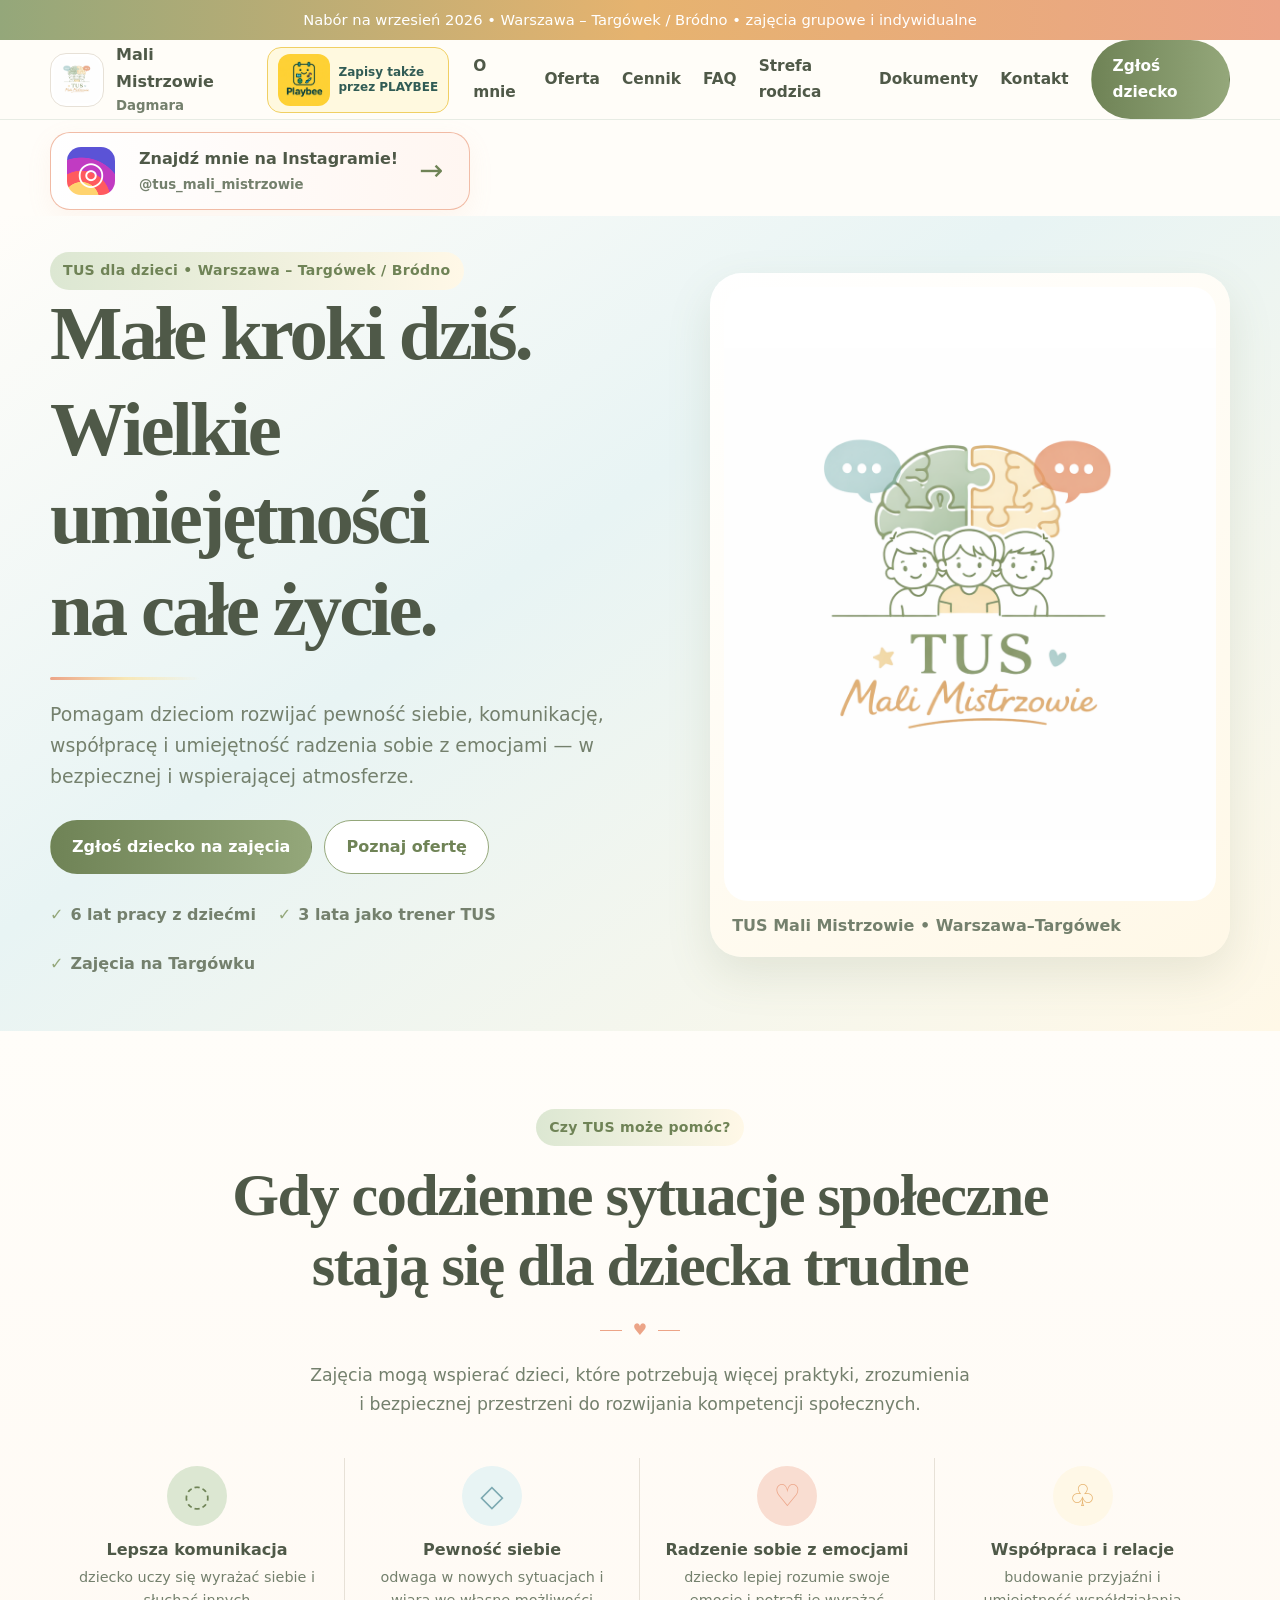
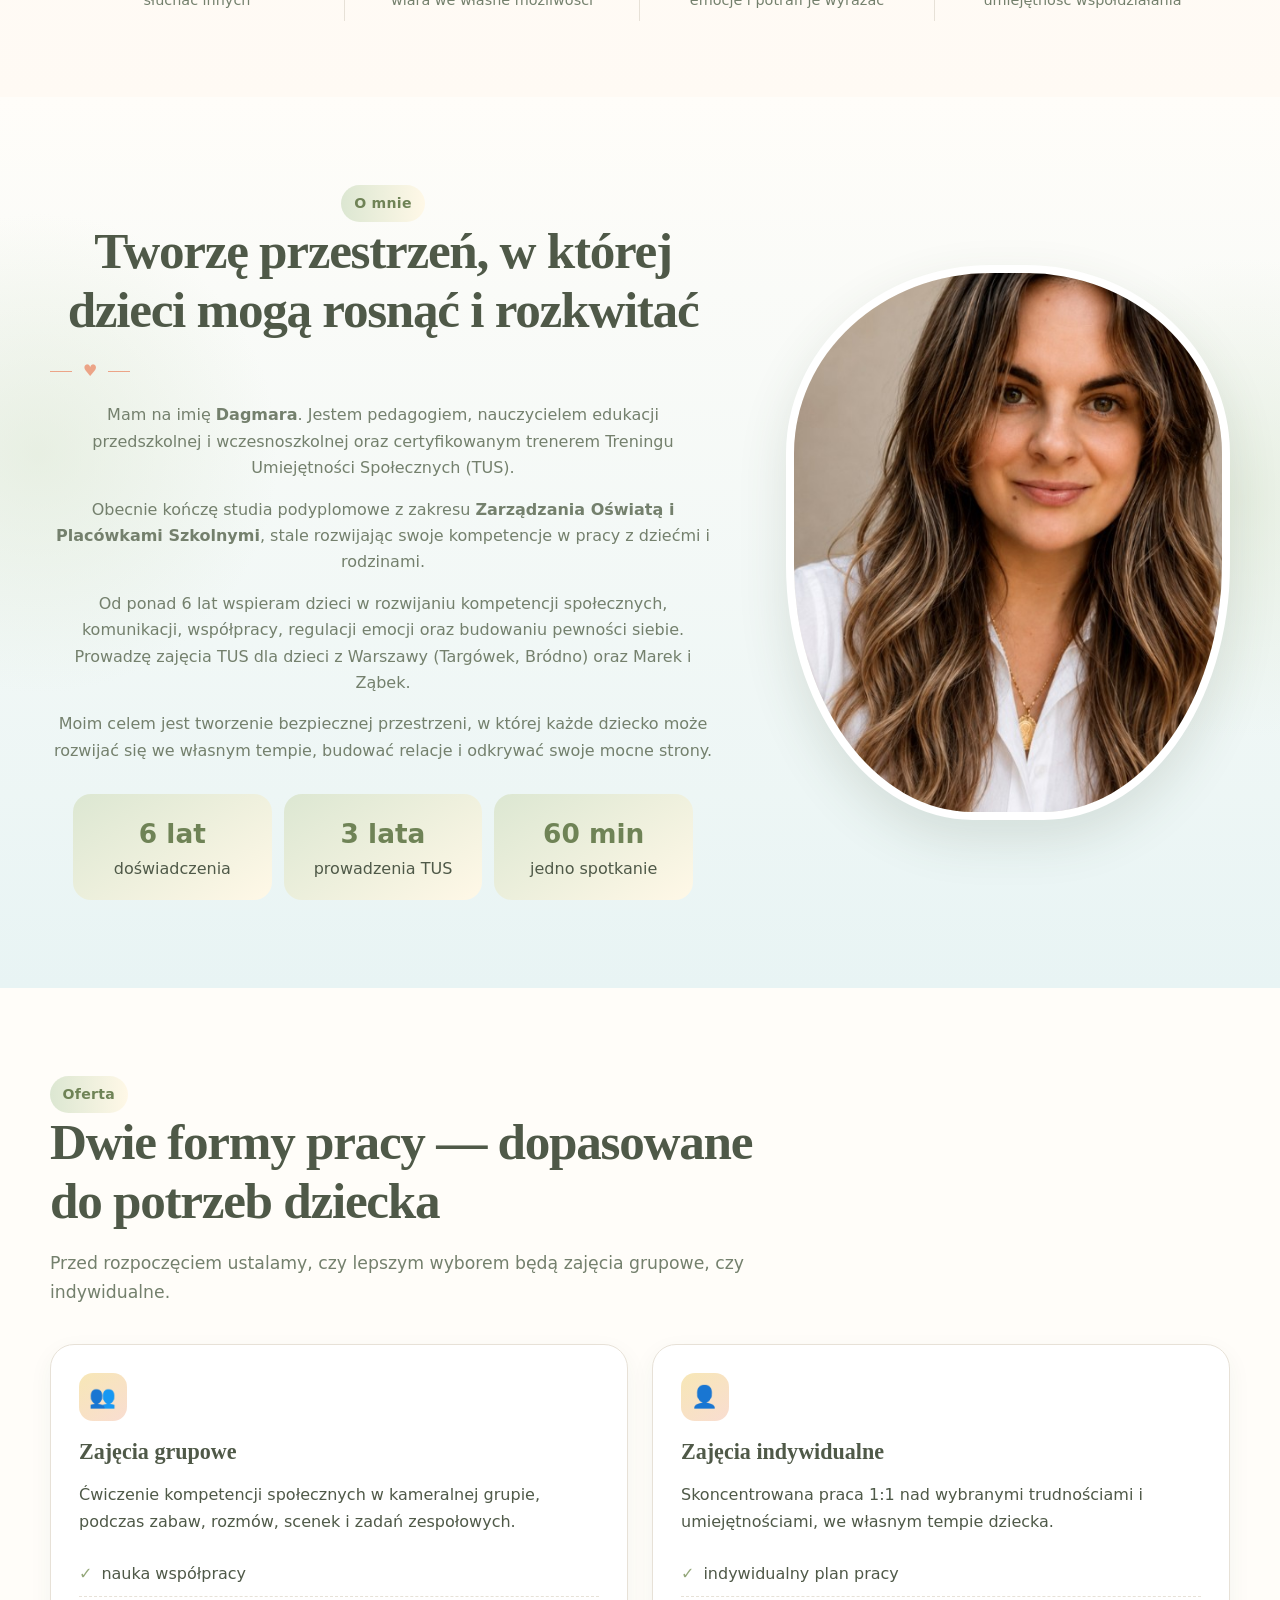
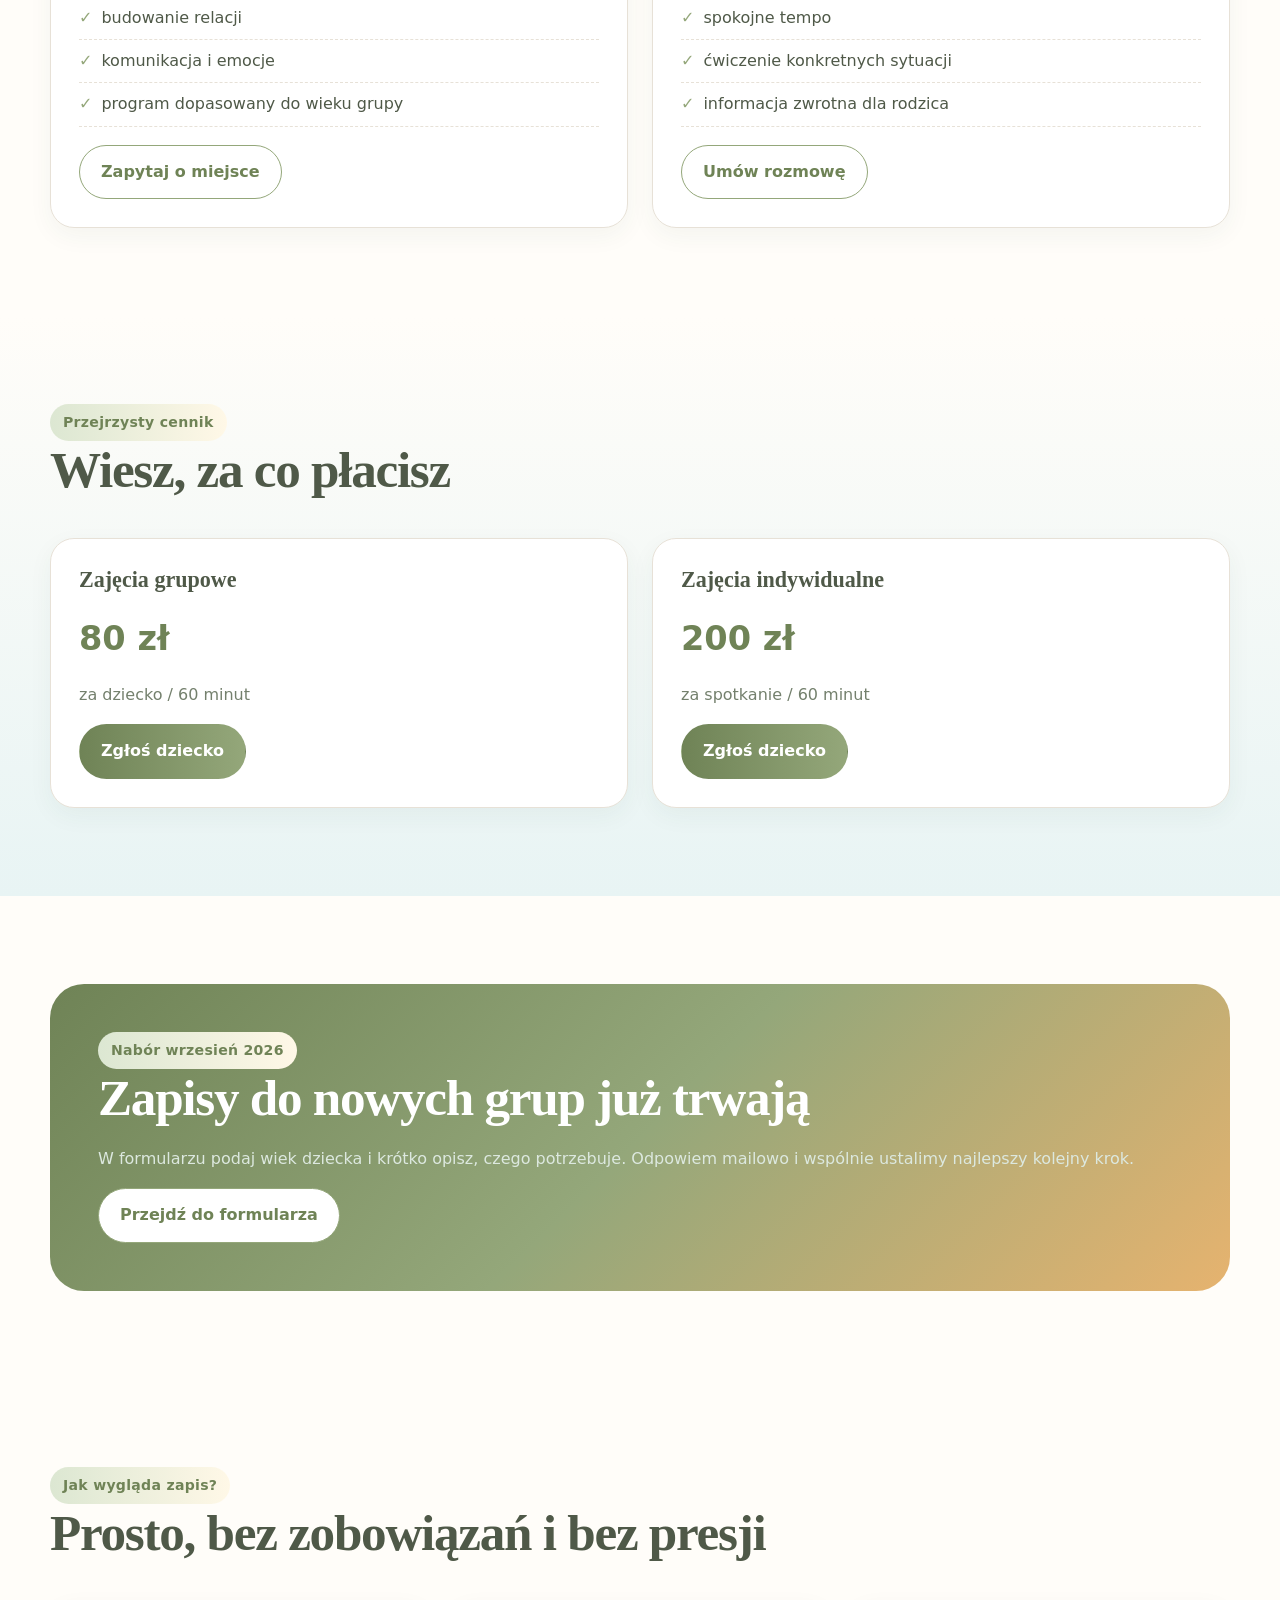
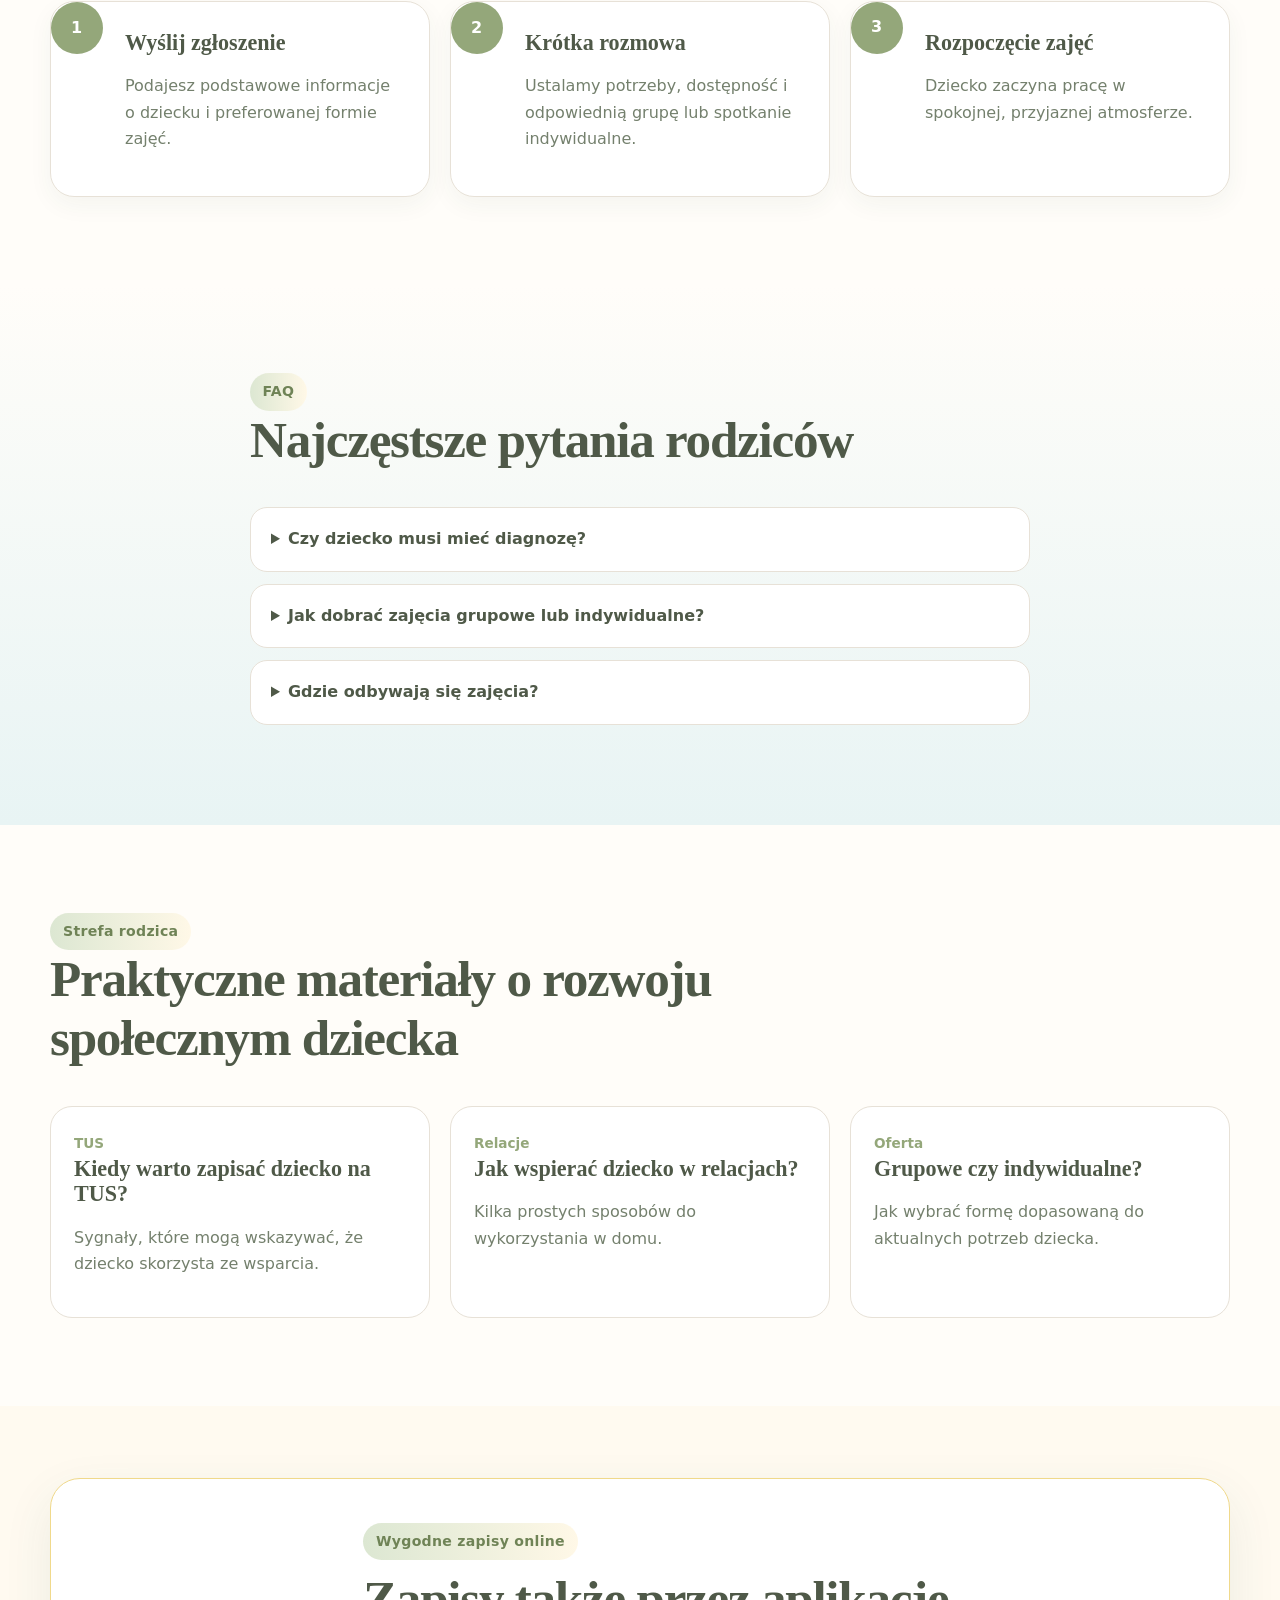
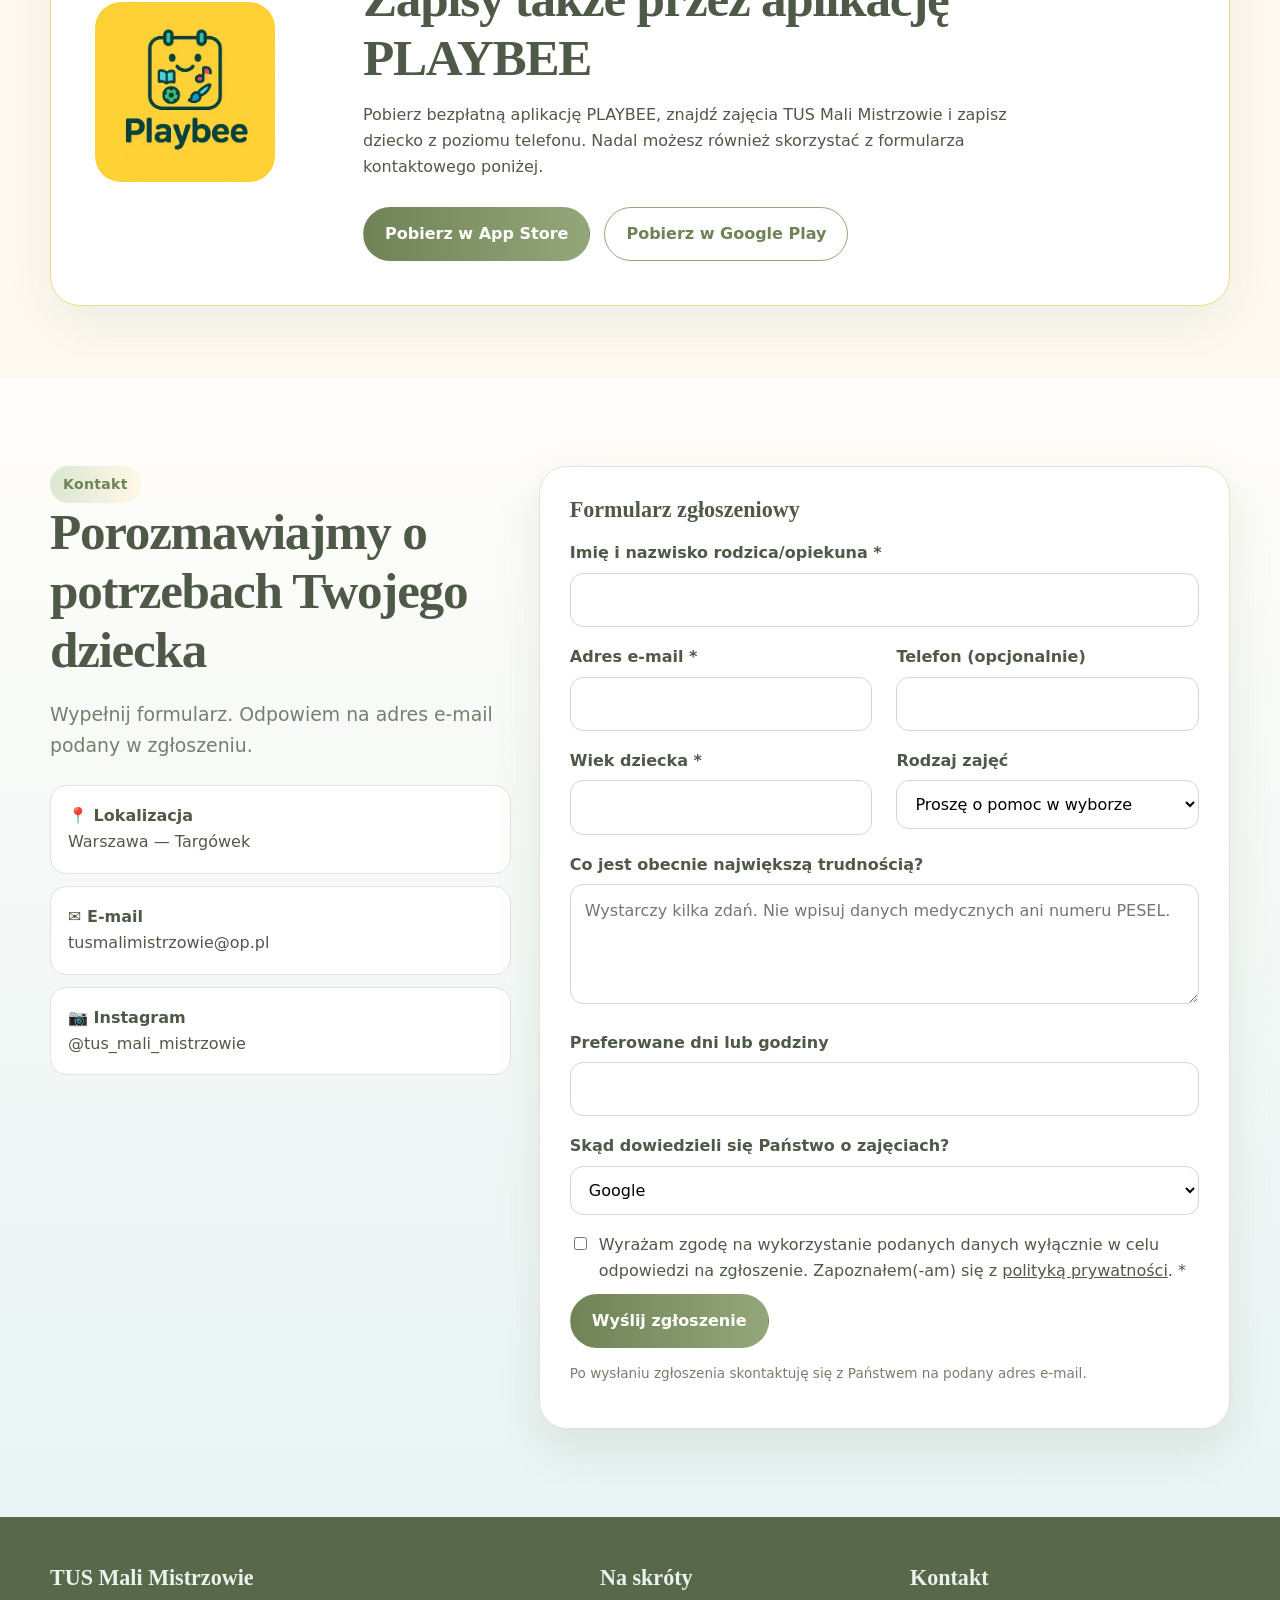
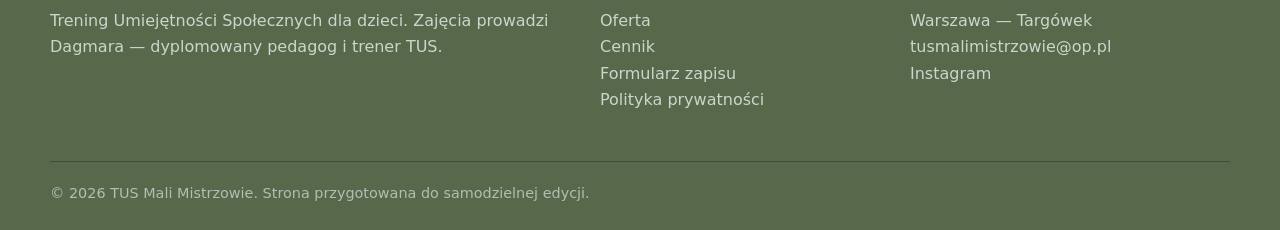
==== commit 45a9c438: "Update index.html Powiększenie logo PLAYBEE w sekcji zapisów" ====
--- a/index.html
+++ b/index.html
@@ -199,7 +199,7 @@
   <div class="container">
     <div class="playbee-card">
 
-     <img class="playbee-logo" src="assets/images/playbee-logo.png" alt="PLAYBEE – aplikacja do zapisów na zajęcia" style="width:52px;height:52px;object-fit:contain;border-radius:12px;">
+     <img class="playbee-logo" src="assets/images/playbee-logo.png" alt="PLAYBEE – aplikacja do zapisów na zajęcia" style="width:180px;height:180px;object-fit:contain;border-radius:26px;">
 
       <div class="playbee-content">
         <span class="eyebrow">Wygodne zapisy online</span>
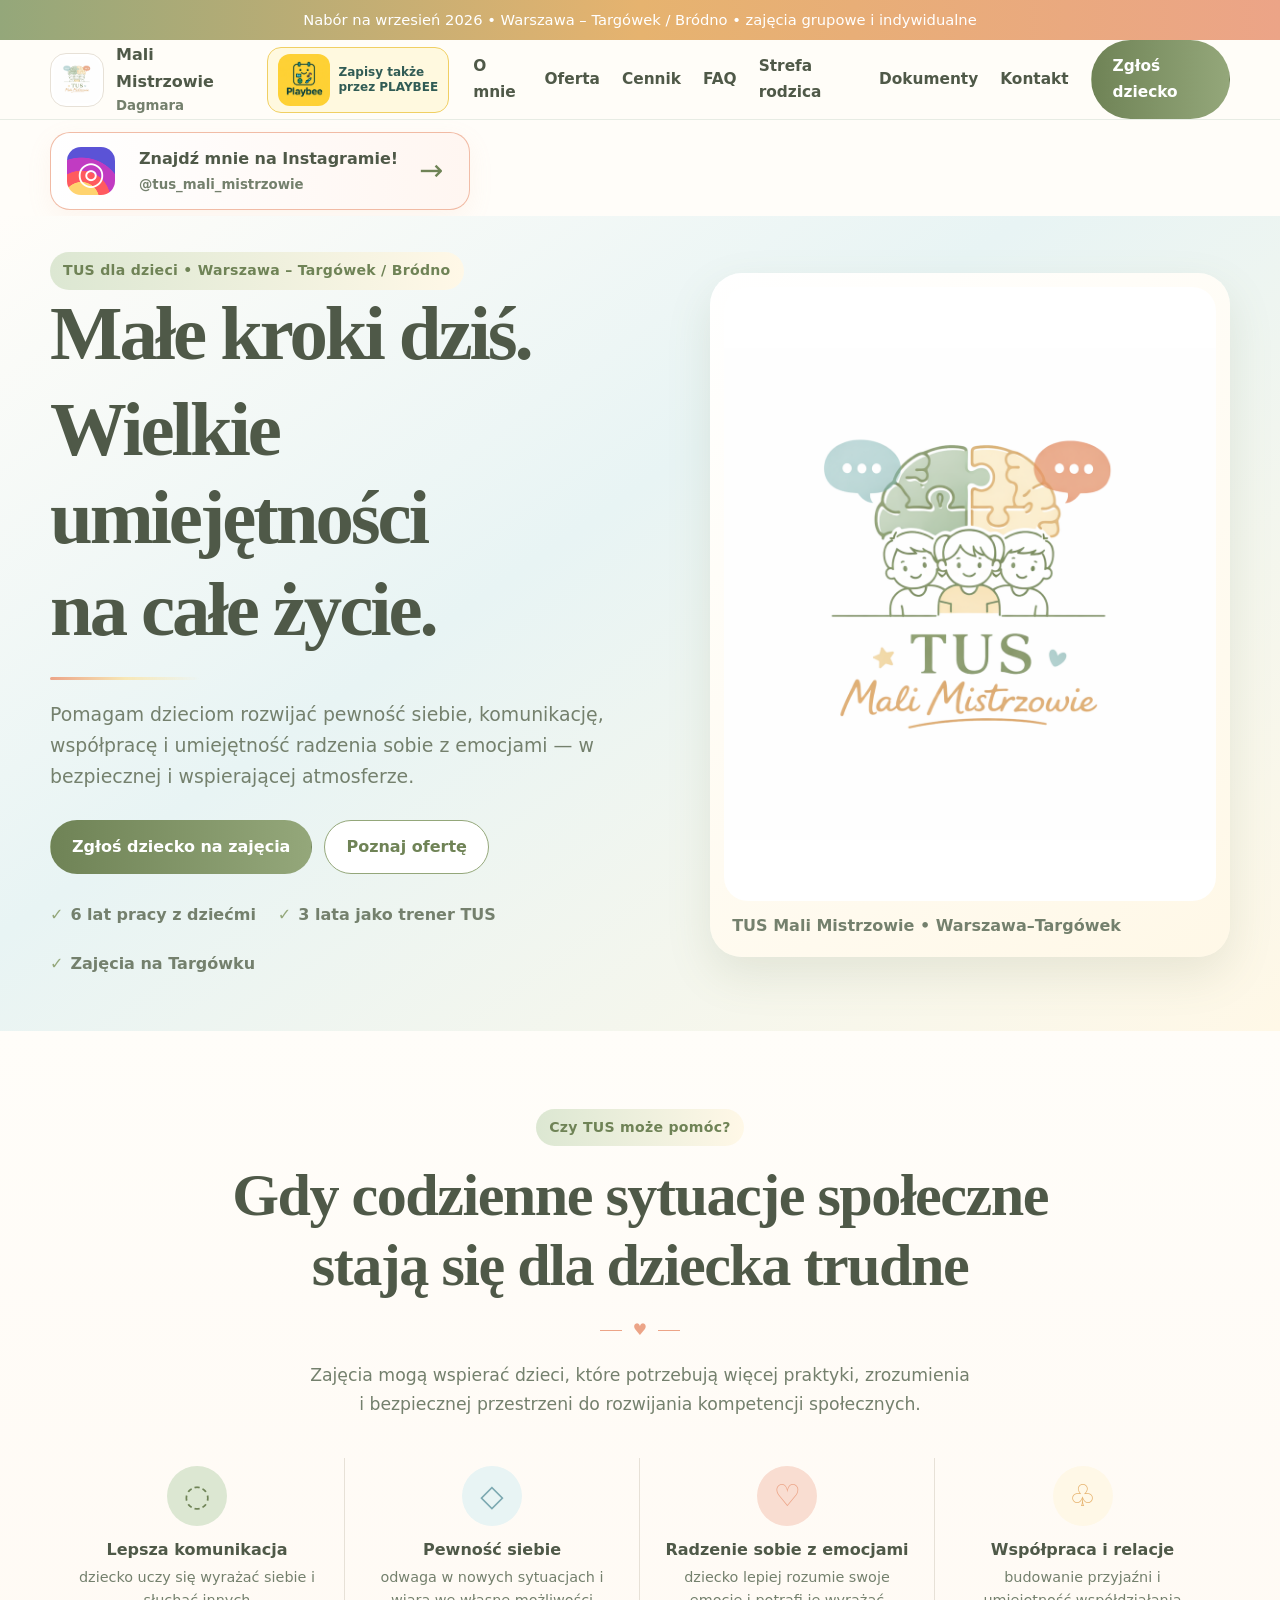
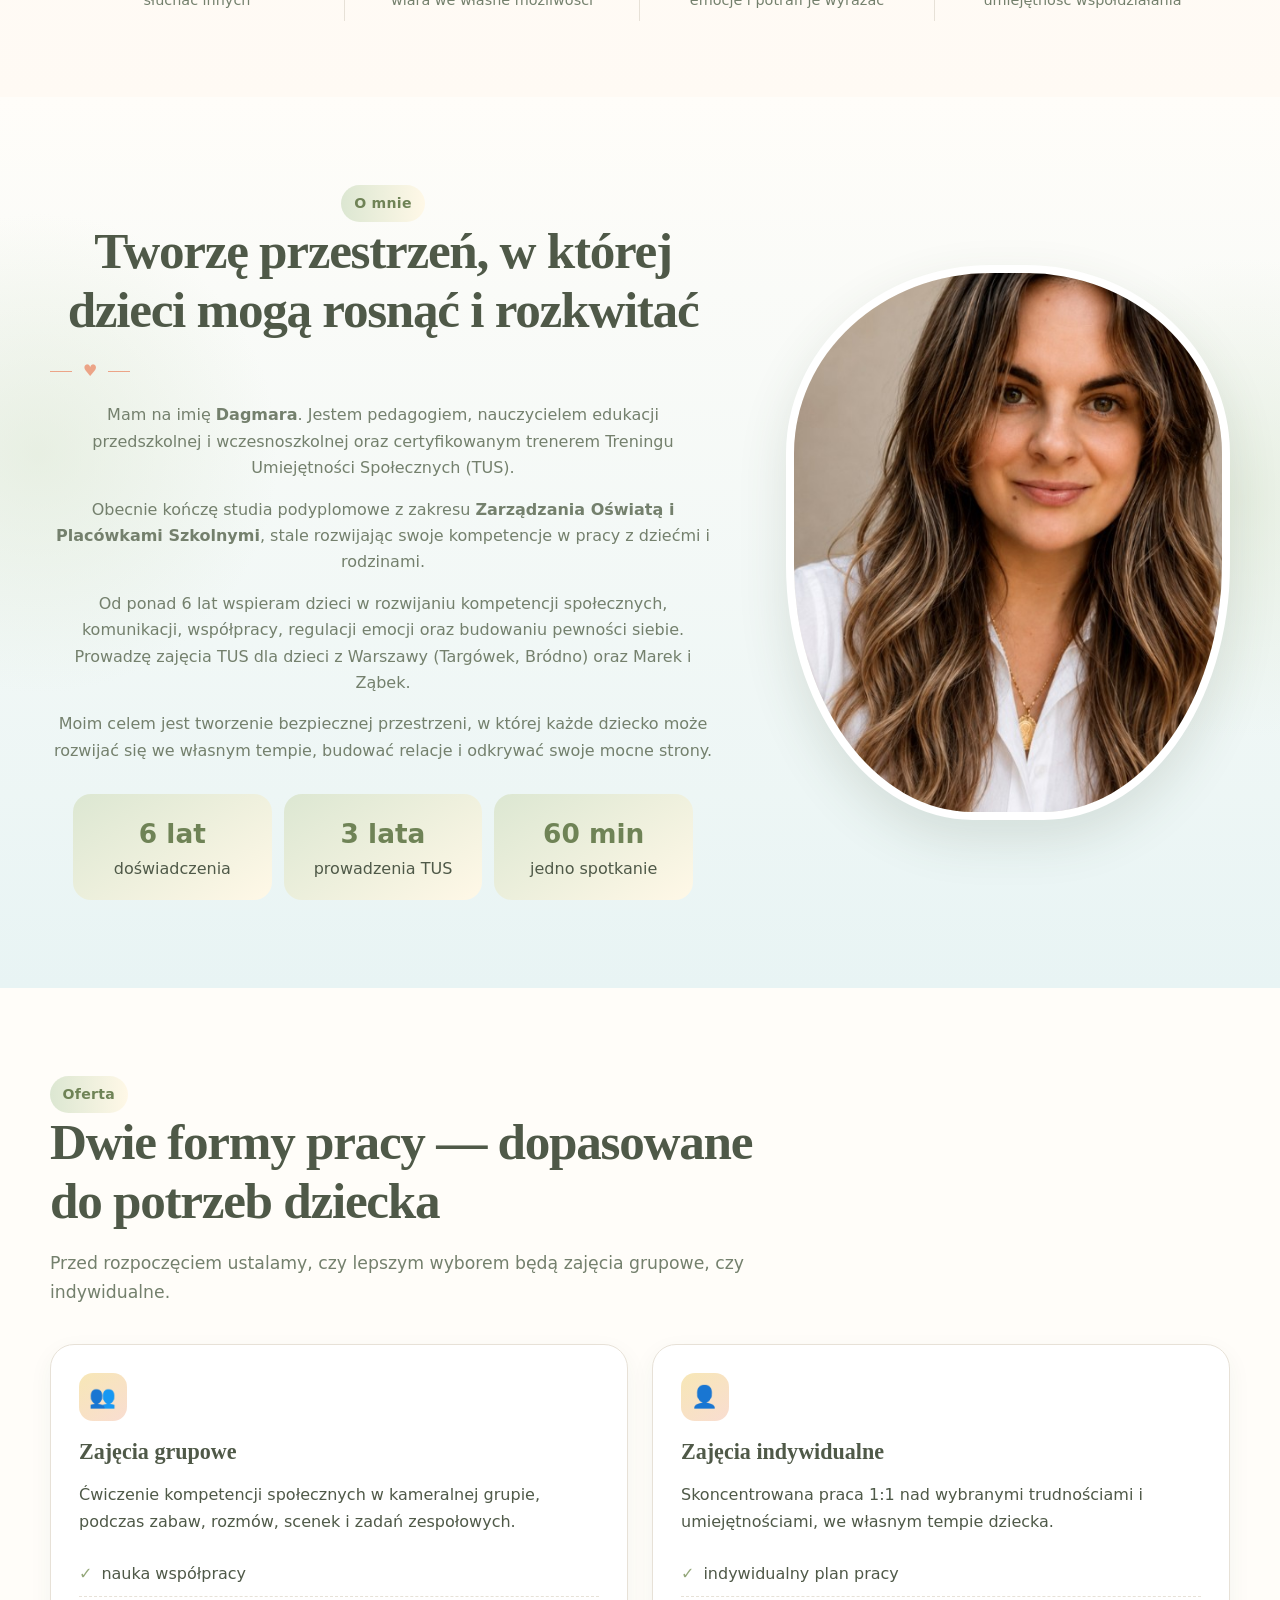
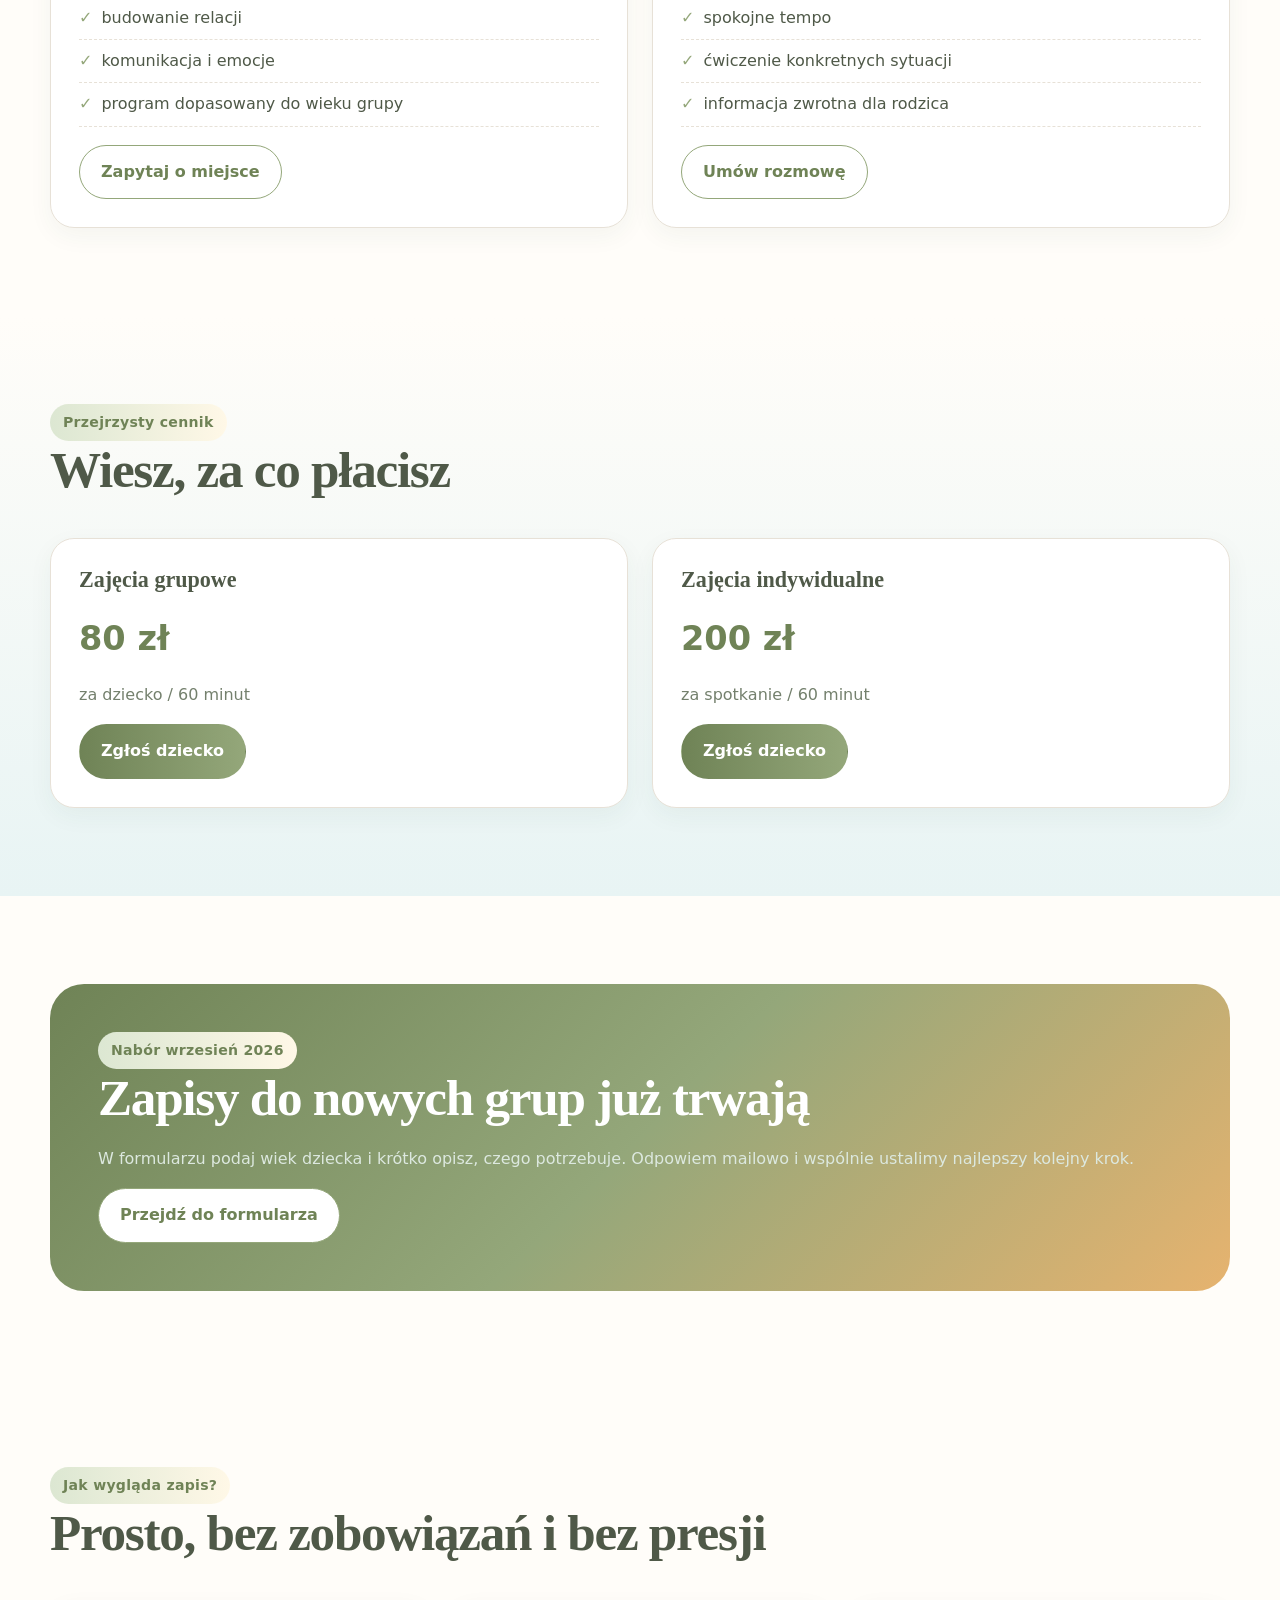
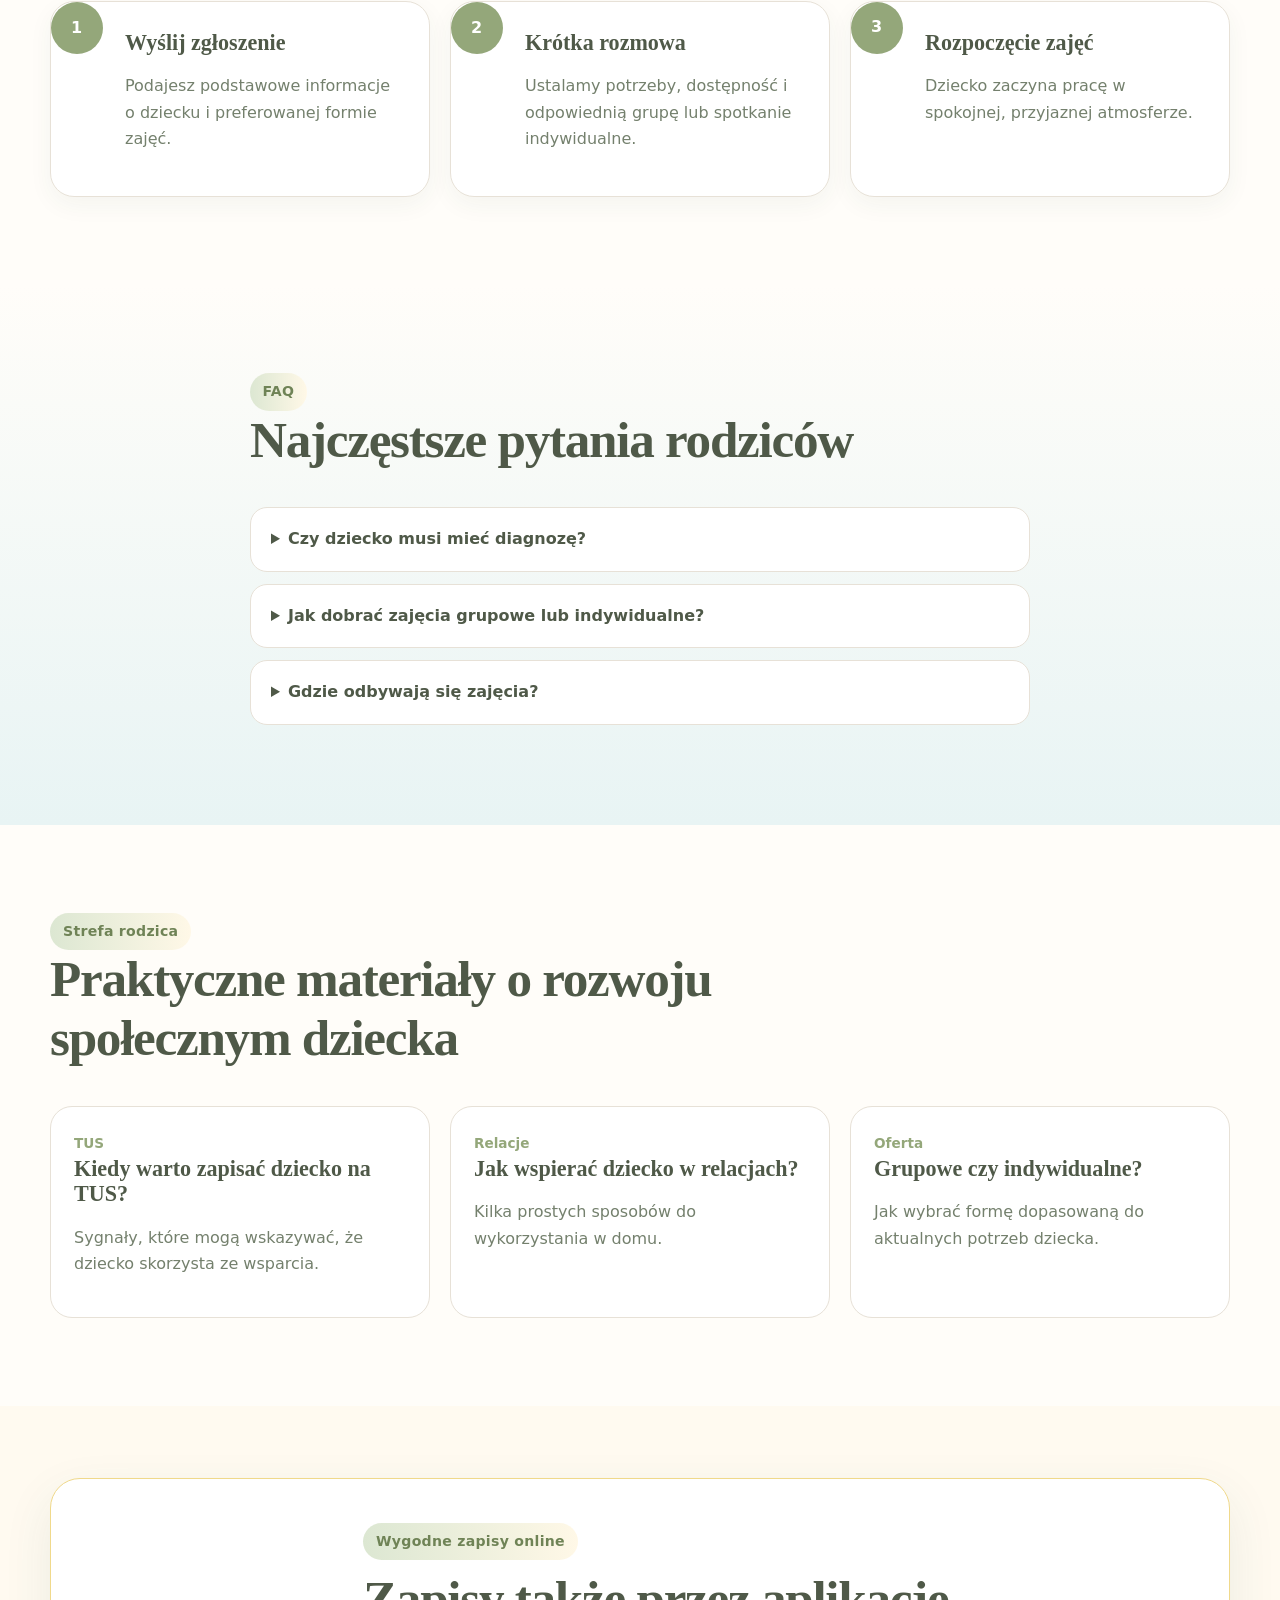
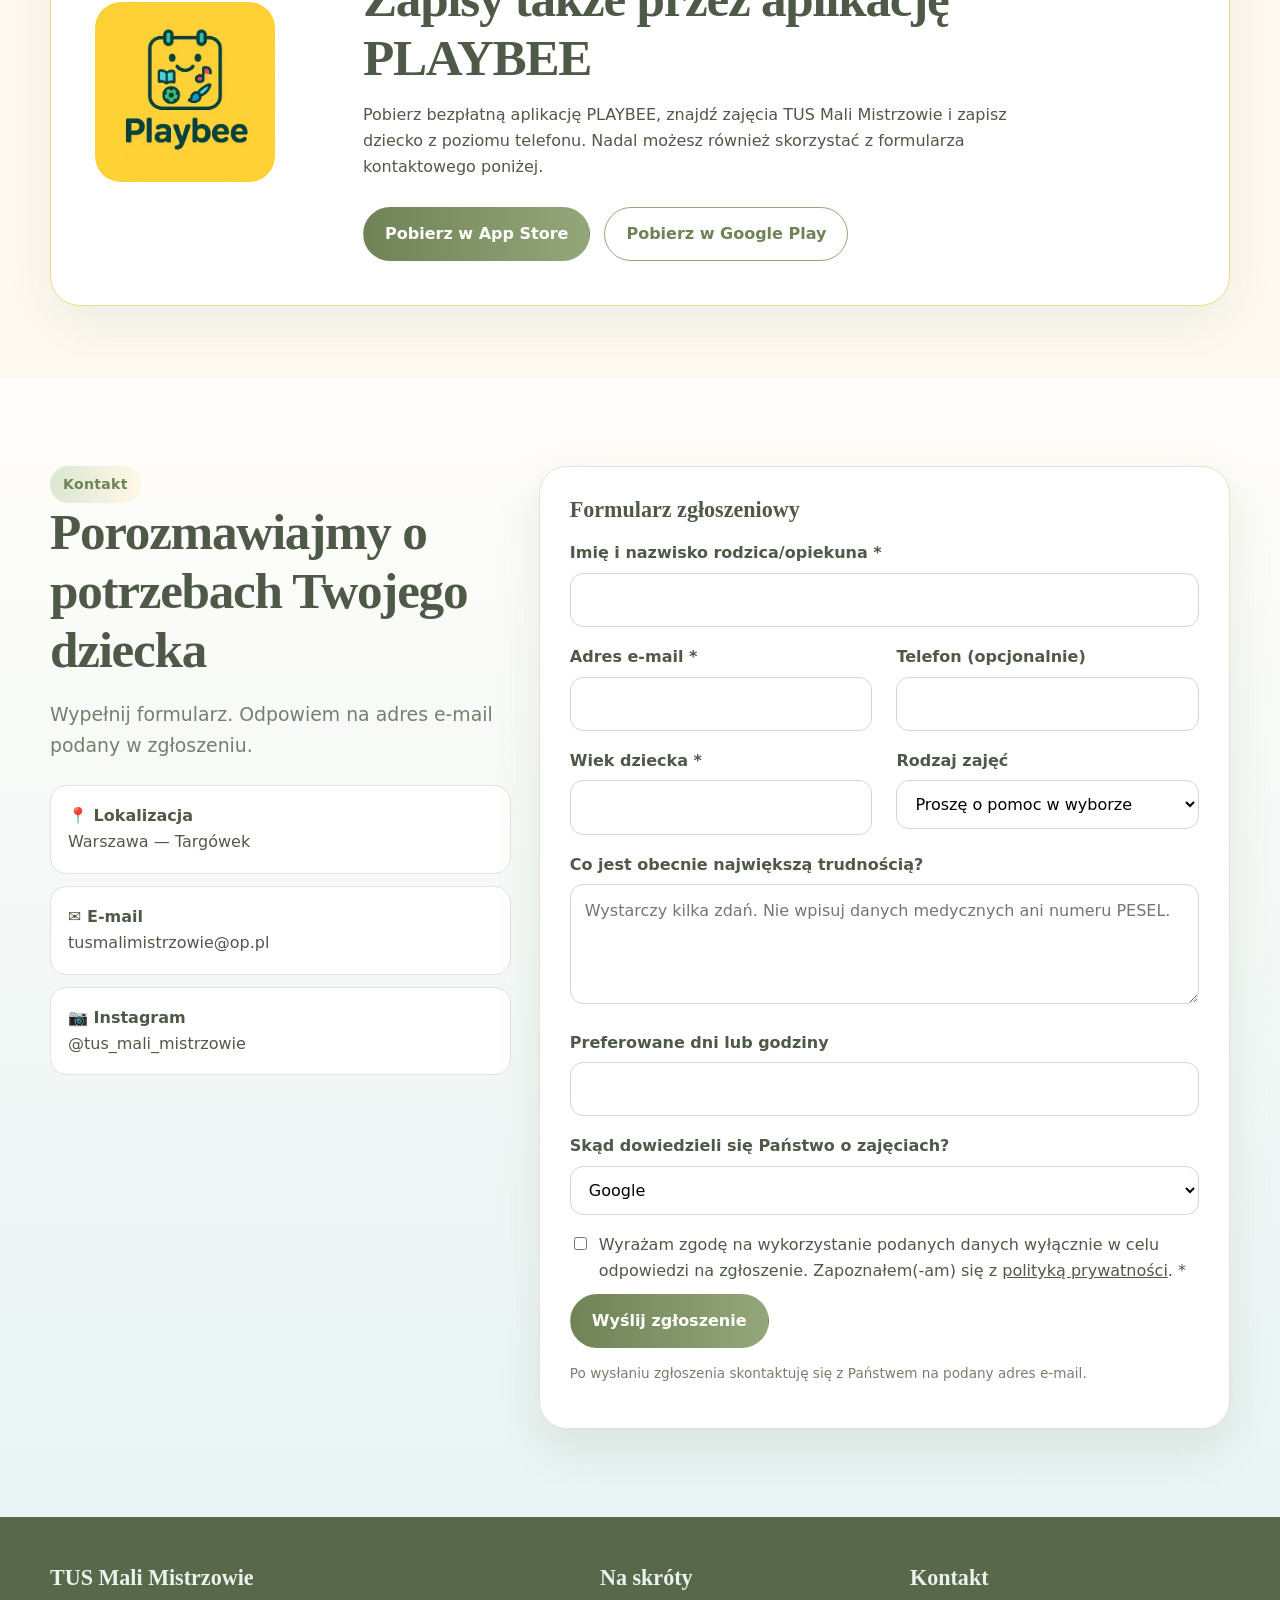
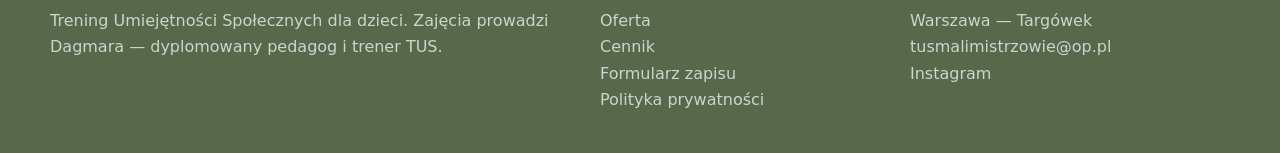
==== commit 1fe74c00: "Update index.html Usunięcie napisu ze stopki" ====
--- a/index.html
+++ b/index.html
@@ -262,7 +262,6 @@
    <div><h3>Na skróty</h3><p><a href="index.html#oferta">Oferta</a><br><a href="index.html#cennik">Cennik</a><br><a href="index.html#formularz">Formularz zapisu</a><br><a href="dokumenty/polityka-prywatnosci.html">Polityka prywatności</a></p></div>
    <div><h3>Kontakt</h3><p>Warszawa — Targówek<br><a href="mailto:tusmalimistrzowie@op.pl">tusmalimistrzowie@op.pl</a><br><a target="_blank" rel="noopener" href="https://www.instagram.com/tus_mali_mistrzowie">Instagram</a></p></div>
   </div>
-  <div class="copyright">© <span data-year></span> TUS Mali Mistrzowie. Strona przygotowana do samodzielnej edycji.</div>
  </div>
 </footer>
 <div class="sticky-mobile"><a href="index.html#formularz">Zgłoś dziecko</a><a href="mailto:tusmalimistrzowie@op.pl">Napisz e-mail</a></div>
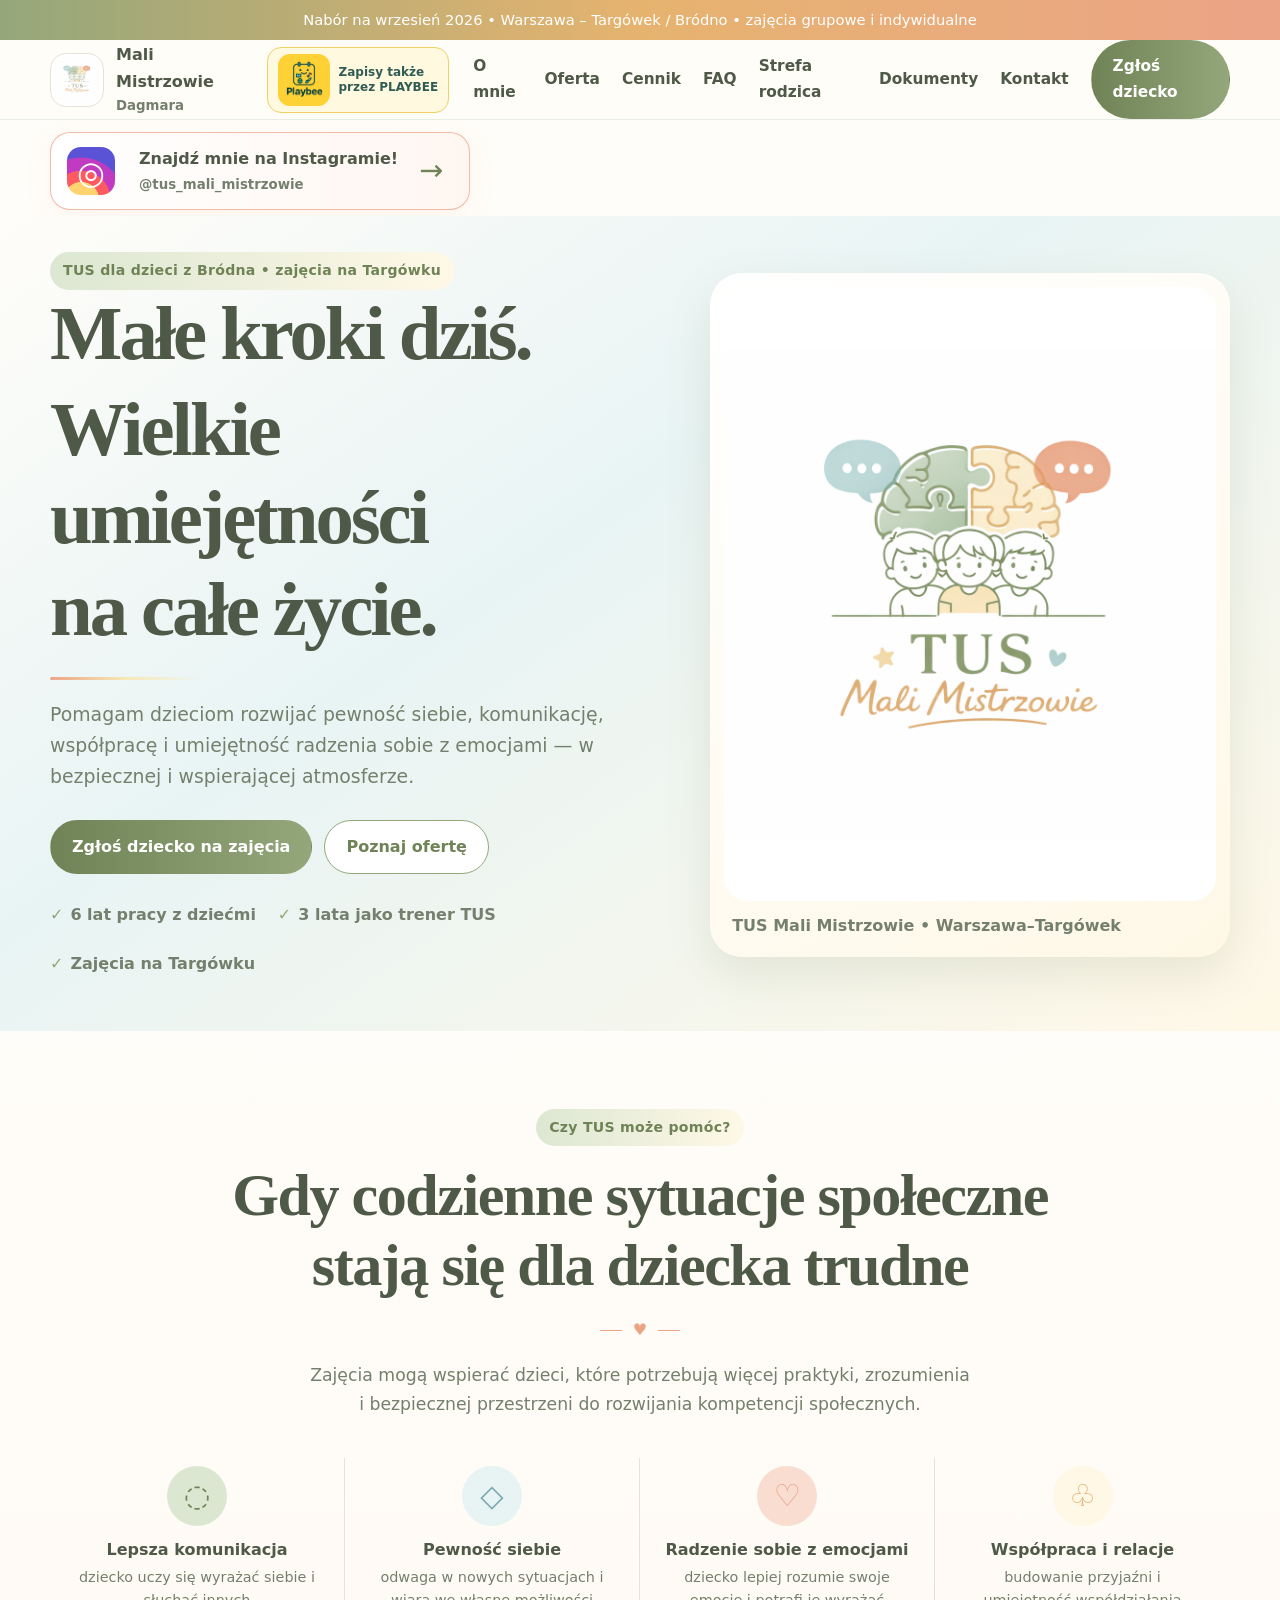
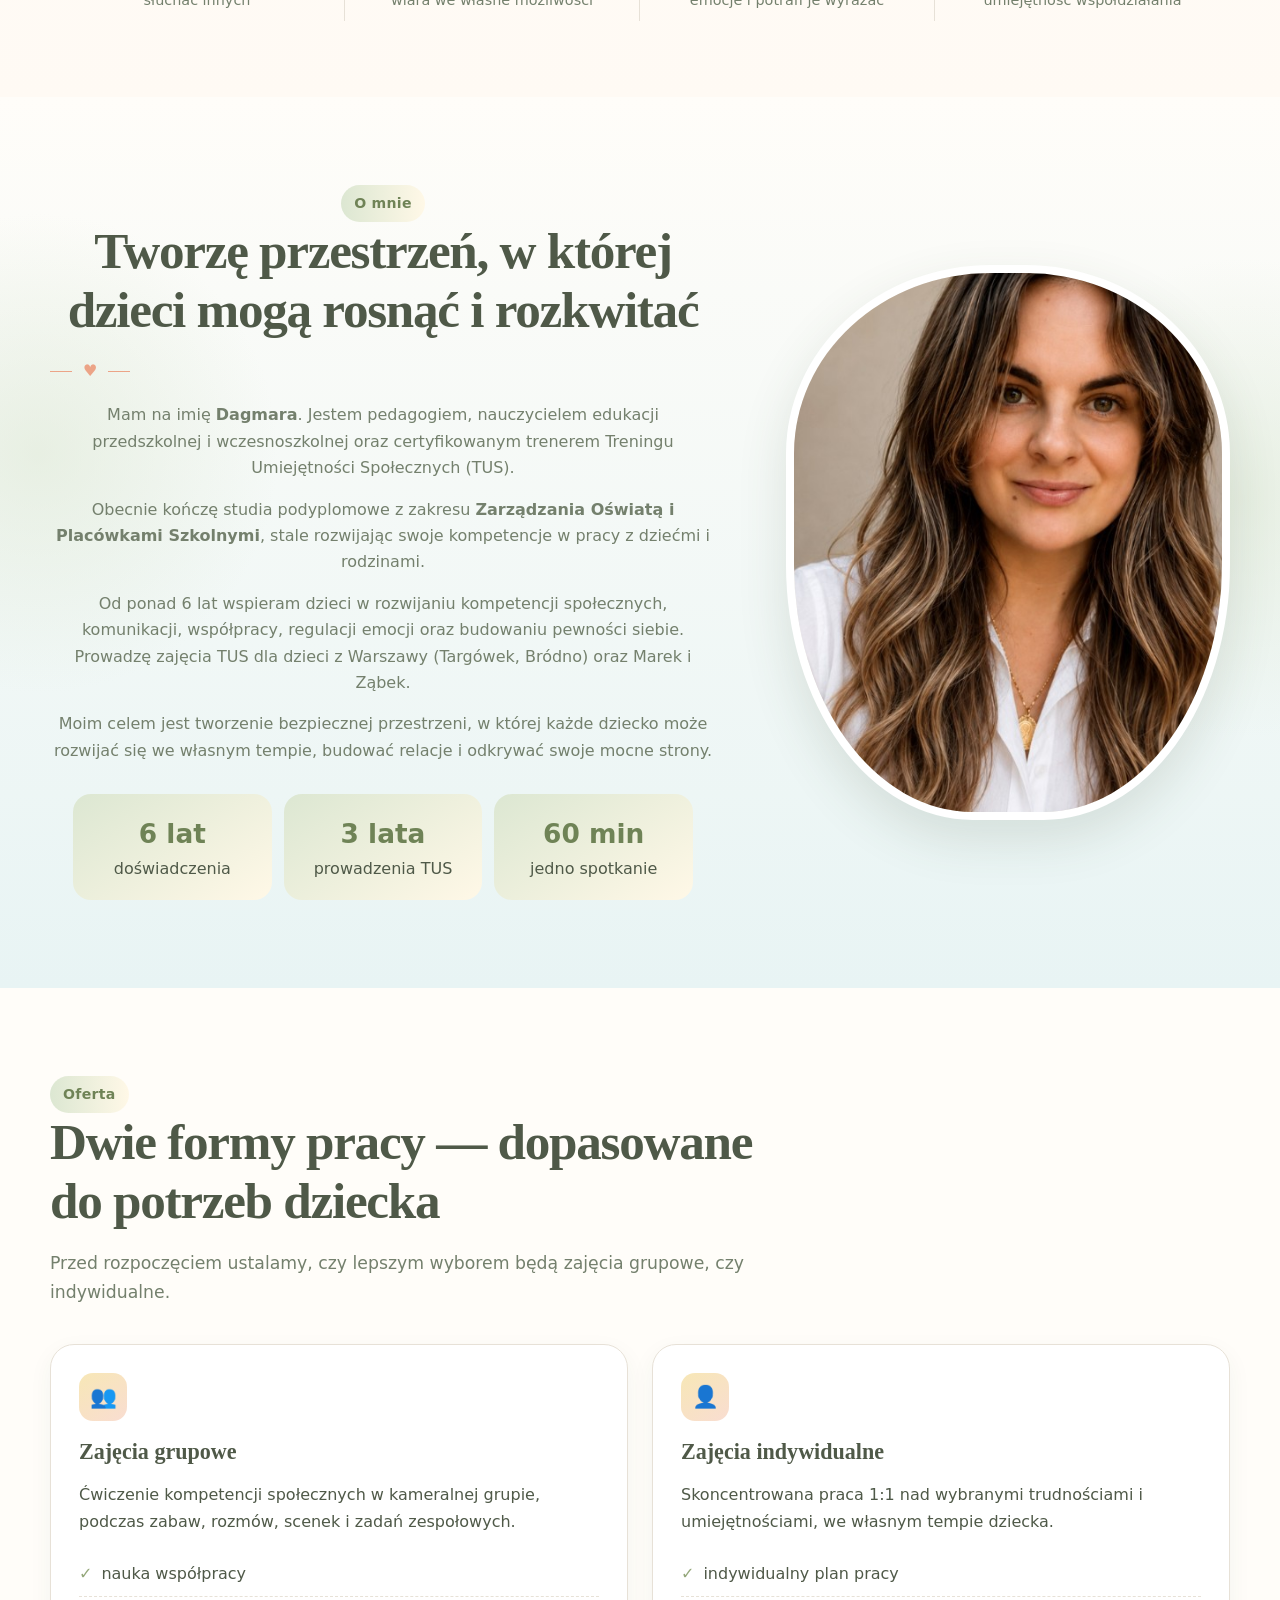
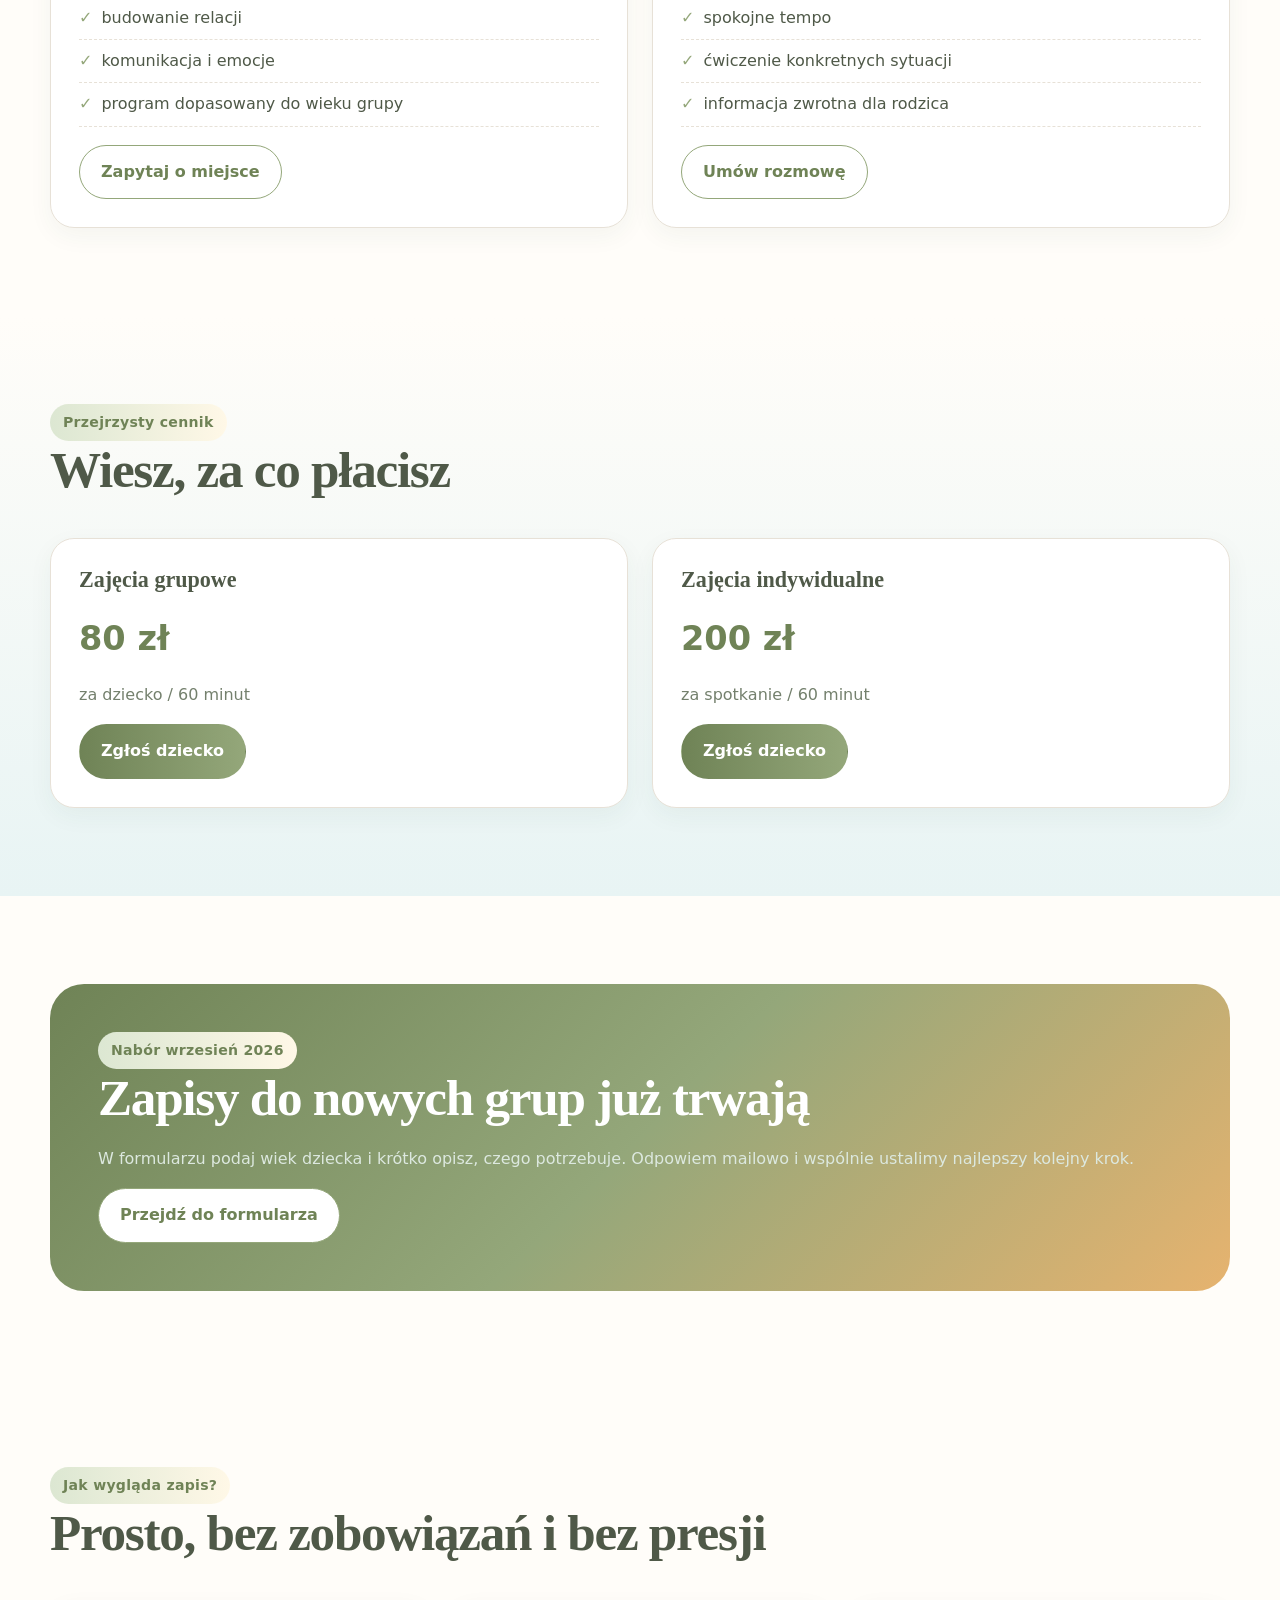
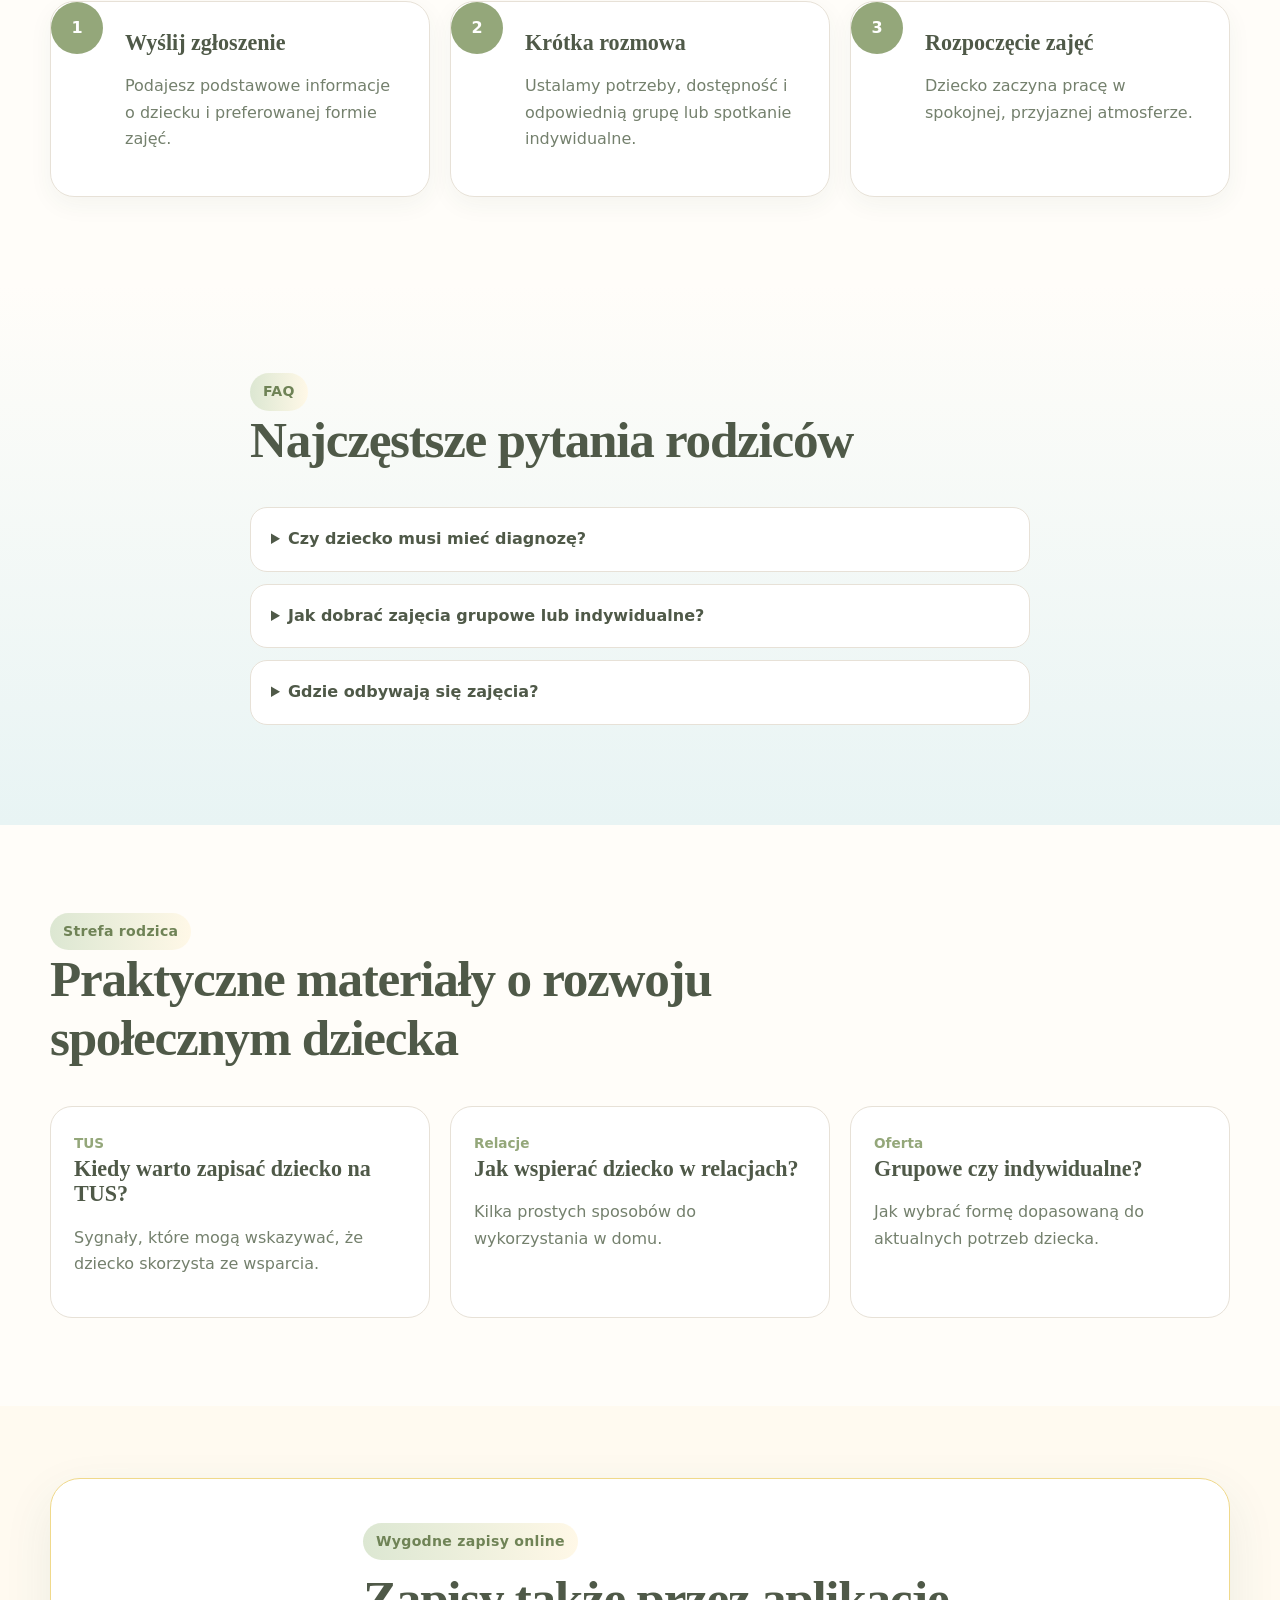
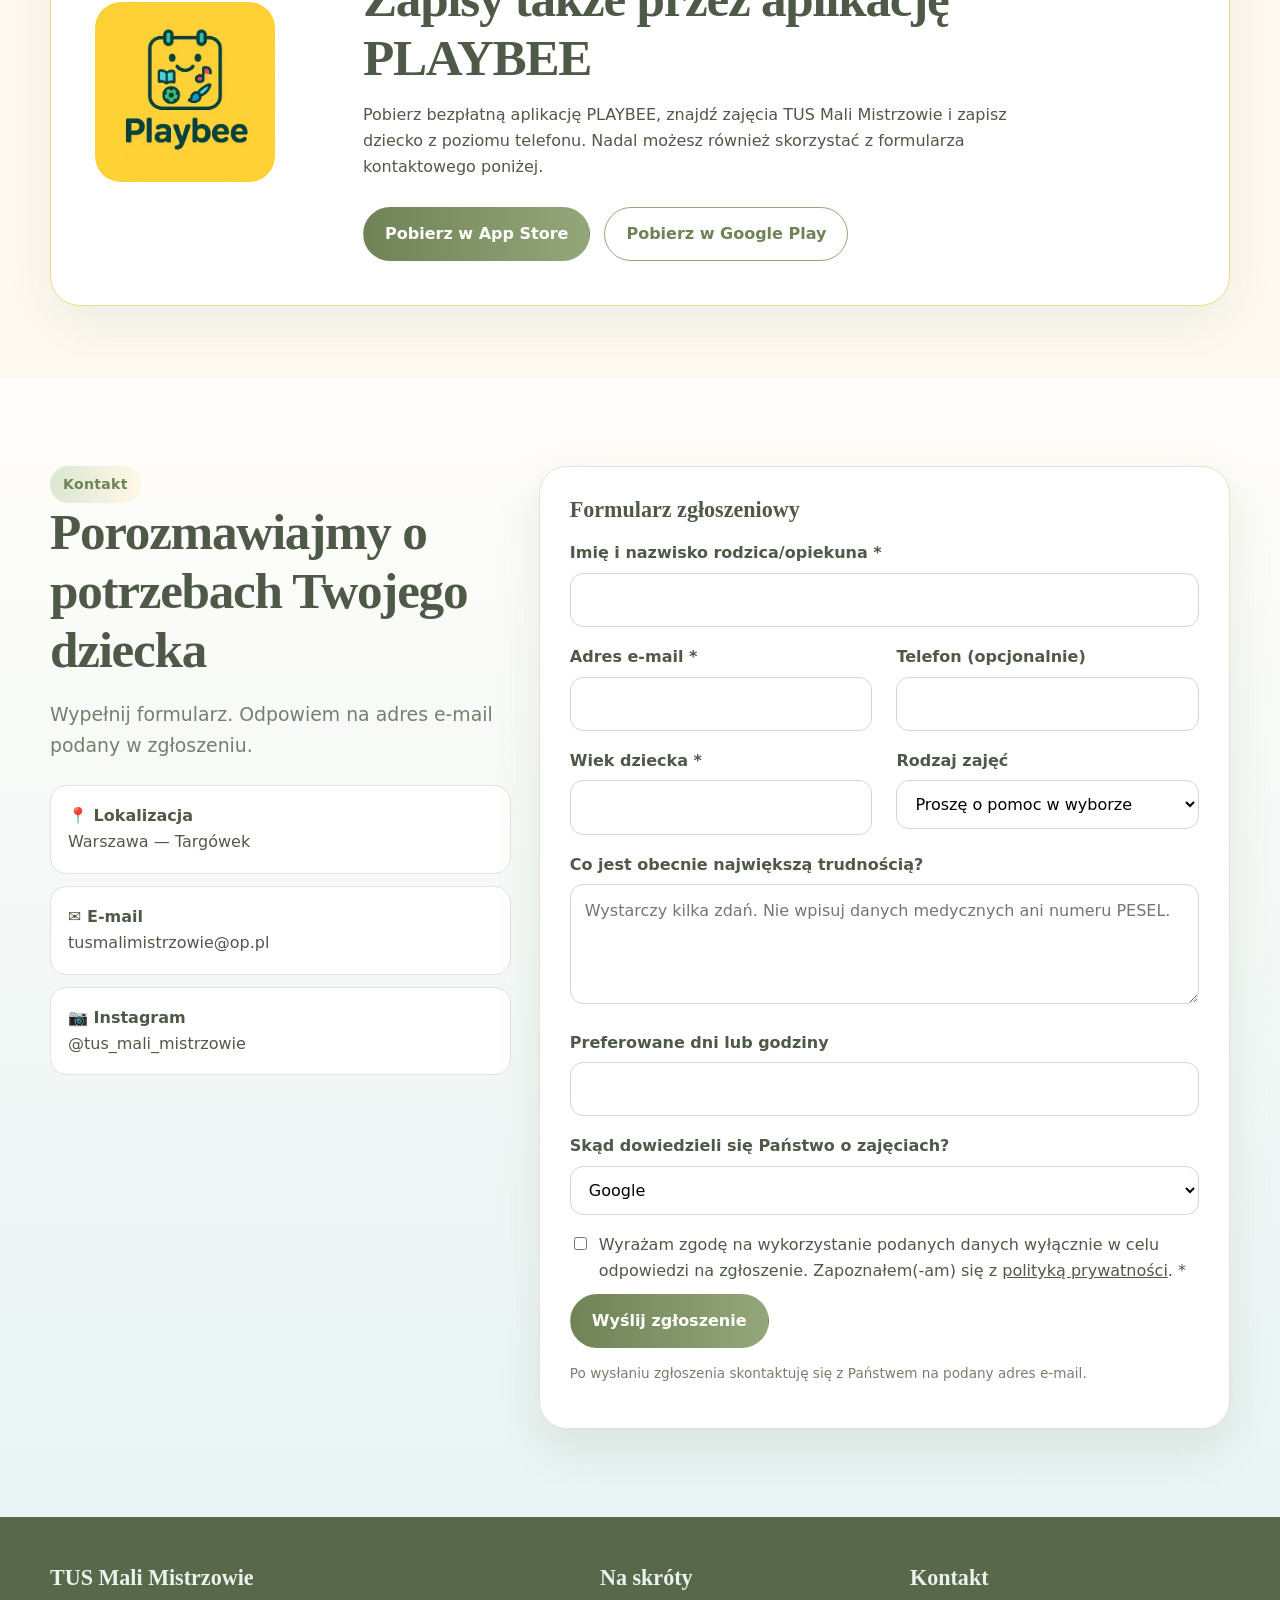
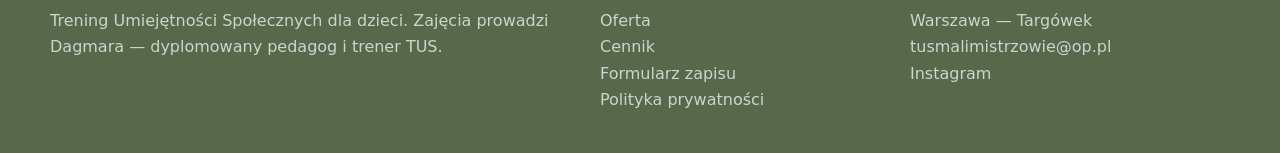
==== commit da3b6580: "Update index.html Optymalizacja strony głównej pod TUS Bródno" ====
--- a/index.html
+++ b/index.html
@@ -2,11 +2,18 @@
 <html lang="pl">
 <head>
 <meta charset="utf-8"><meta name="viewport" content="width=device-width,initial-scale=1">
-<title>TUS Targówek / Bródno | Trening Umiejętności Społecznych dla dzieci</title>
-<meta name="description" content="Trening Umiejętności Społecznych (TUS) dla dzieci na Targówku i Bródnie w Warszawie.">
+<title>TUS Bródno – zajęcia dla dzieci na Targówku</title>
+
+<meta name="description"
+      content="TUS dla dzieci z Bródna. Zajęcia grupowe i indywidualne odbywają się na warszawskim Targówku przy ul. Chodeckiej 4.">
+
 <link rel="canonical" href="https://tusmalimistrzowie.pl/">
-<meta property="og:title" content="TUS Mali Mistrzowie – Warszawa Targówek / Bródno">
-<meta property="og:description" content="Małe kroki dziś. Wielkie umiejętności na całe życie. Zapisy na zajęcia TUS.">
+
+<meta property="og:title"
+      content="TUS Bródno – zajęcia dla dzieci na Targówku">
+
+<meta property="og:description"
+      content="Trening Umiejętności Społecznych dla dzieci z Bródna. Zajęcia odbywają się na Targówku przy ul. Chodeckiej 4.">
 <meta property="og:type" content="website">
 <link rel="stylesheet" href="assets/css/style.css">
 <script type="application/ld+json">
@@ -64,7 +71,7 @@
 <section class="hero">
  <div class="container hero-grid">
   <div>
-   <span class="eyebrow">TUS dla dzieci • Warszawa – Targówek / Bródno</span>
+   <span class="eyebrow">TUS dla dzieci z Bródna • zajęcia na Targówku</span>
    <h1 class="hero-title">
       <span>Małe kroki dziś.</span>
       <span>Wielkie umiejętności</span>
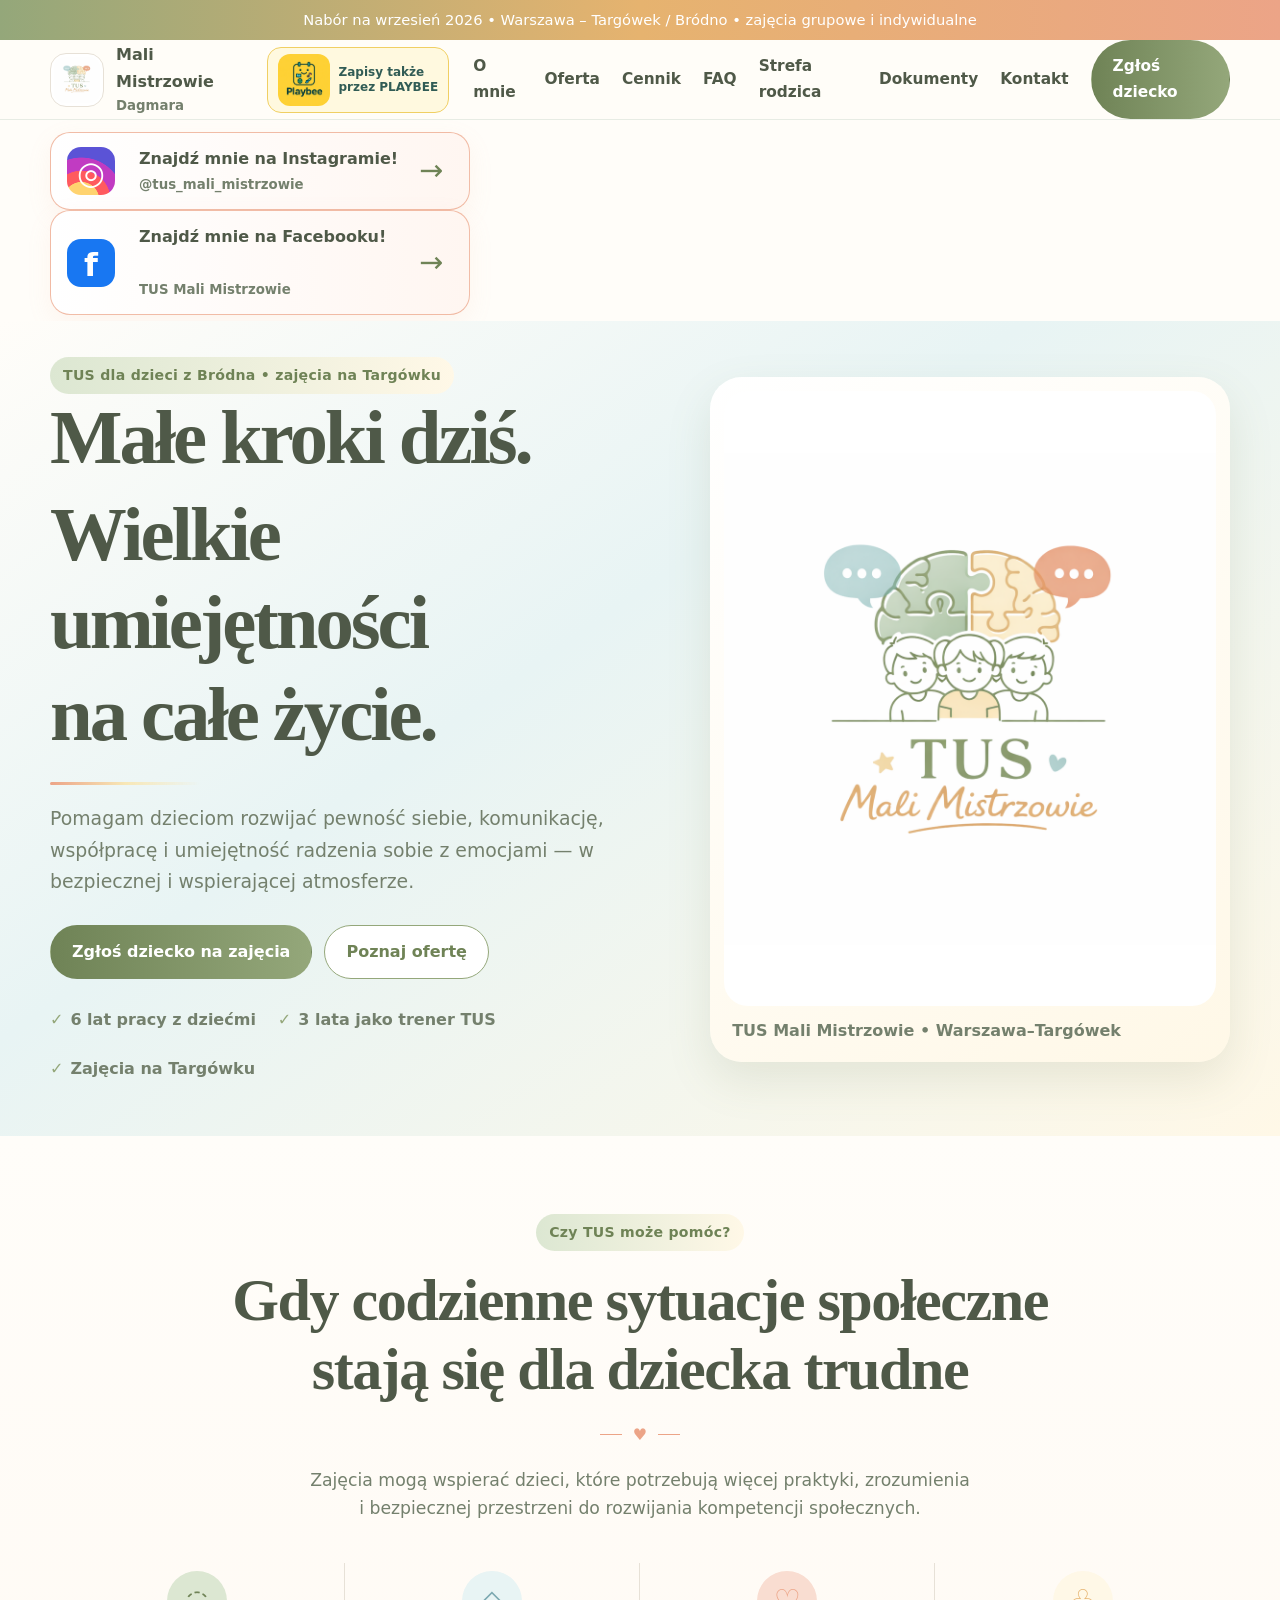
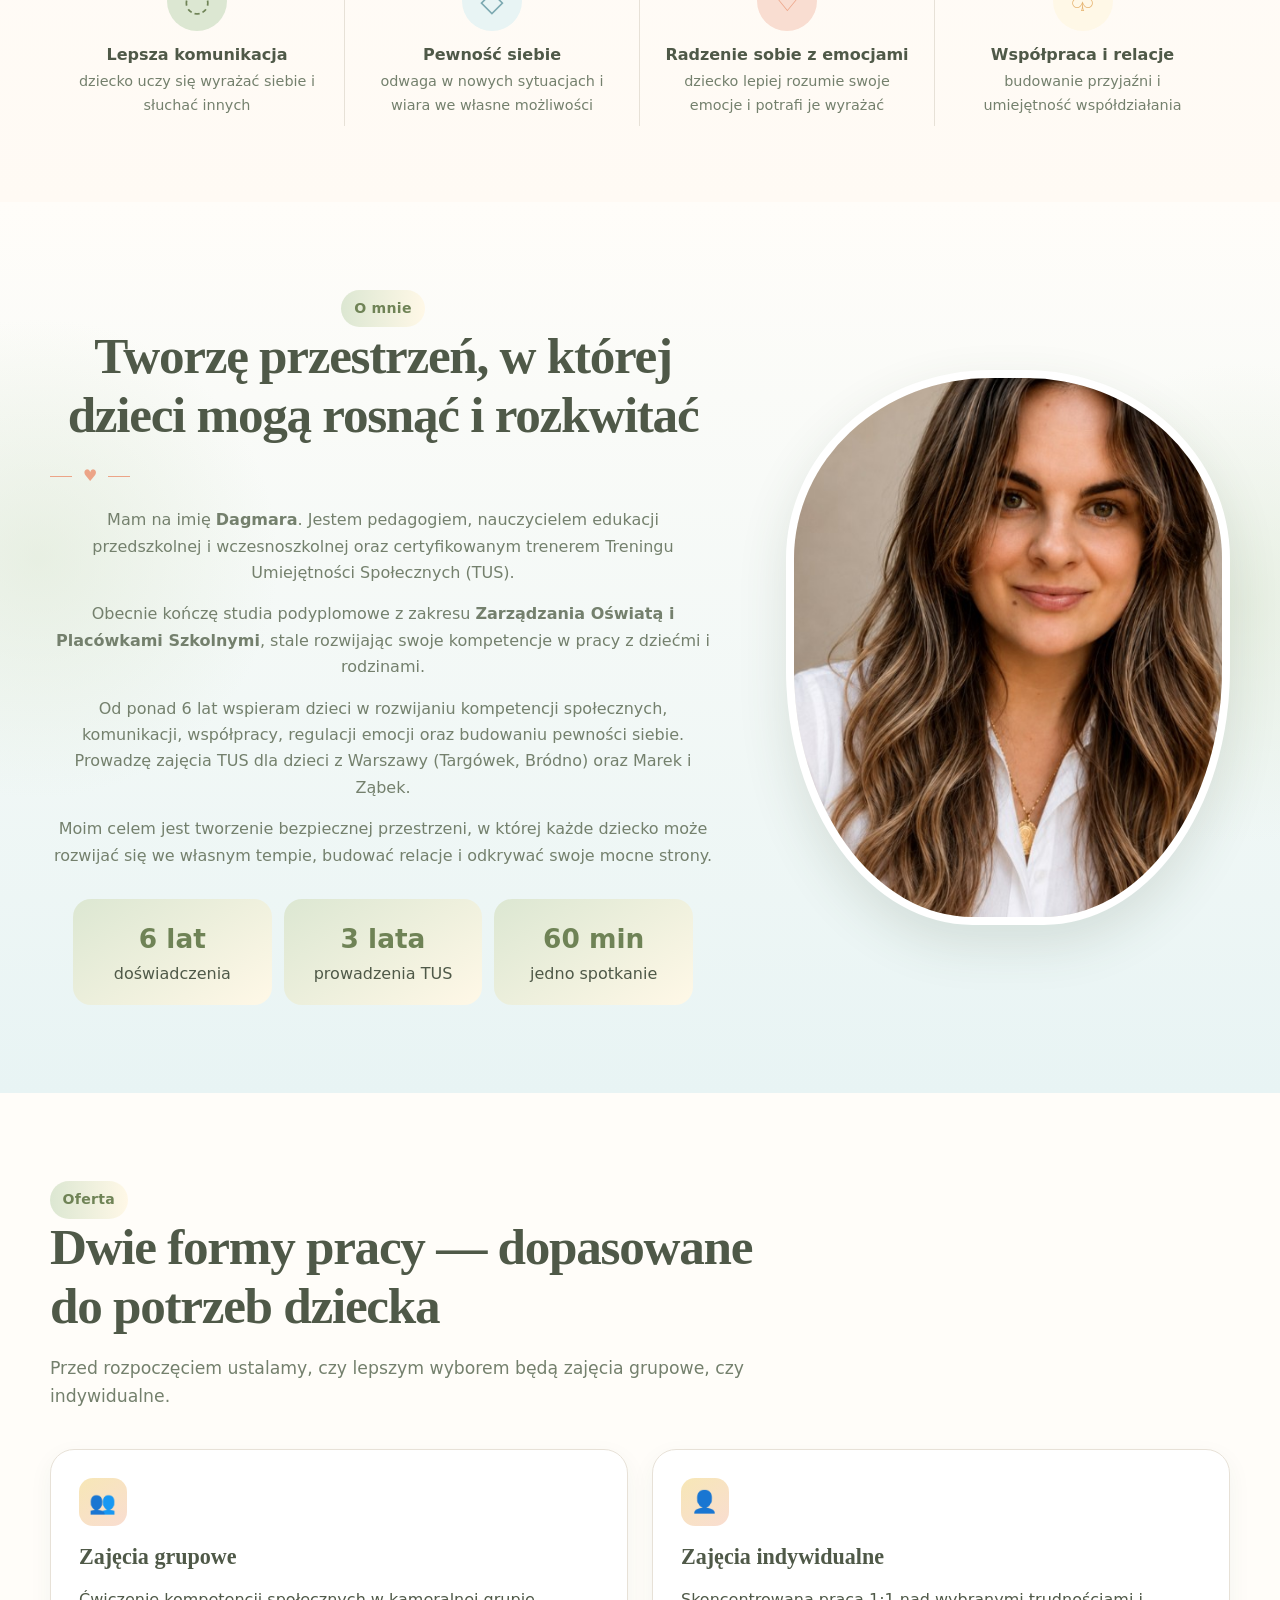
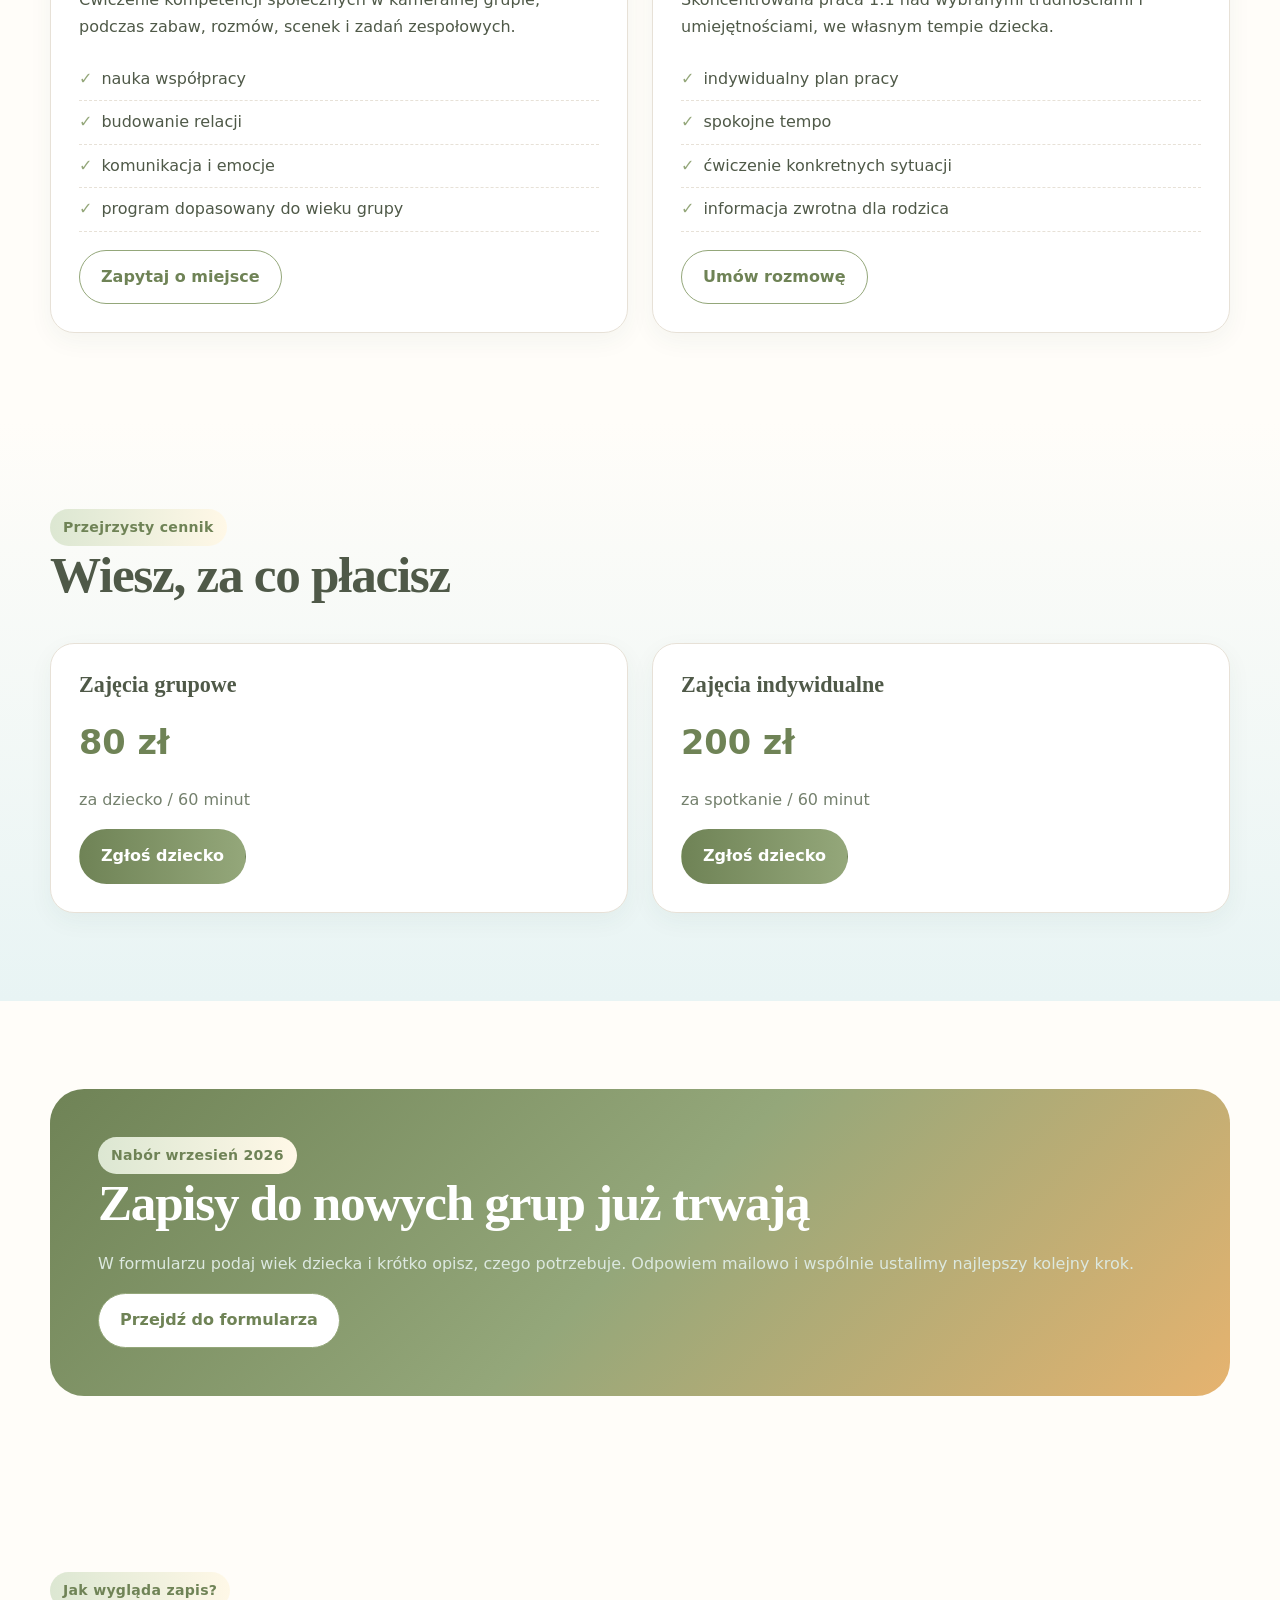
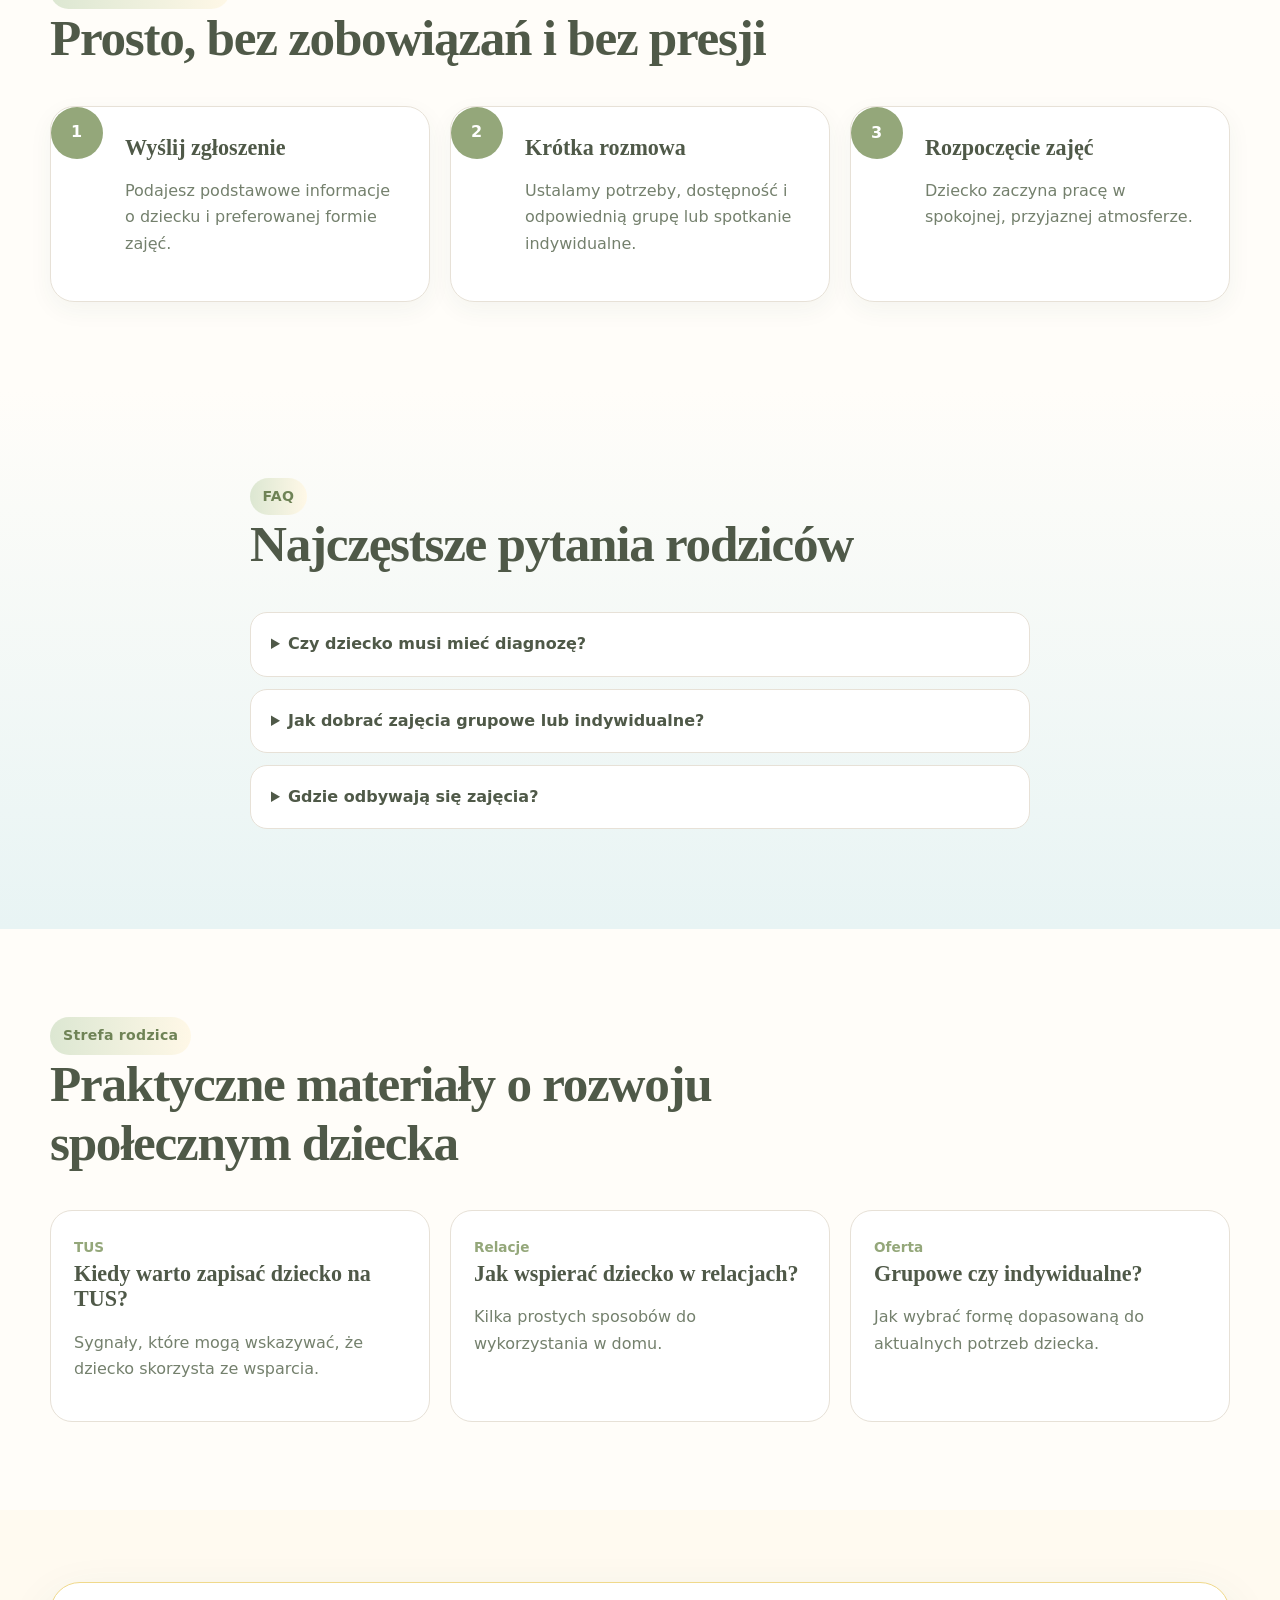
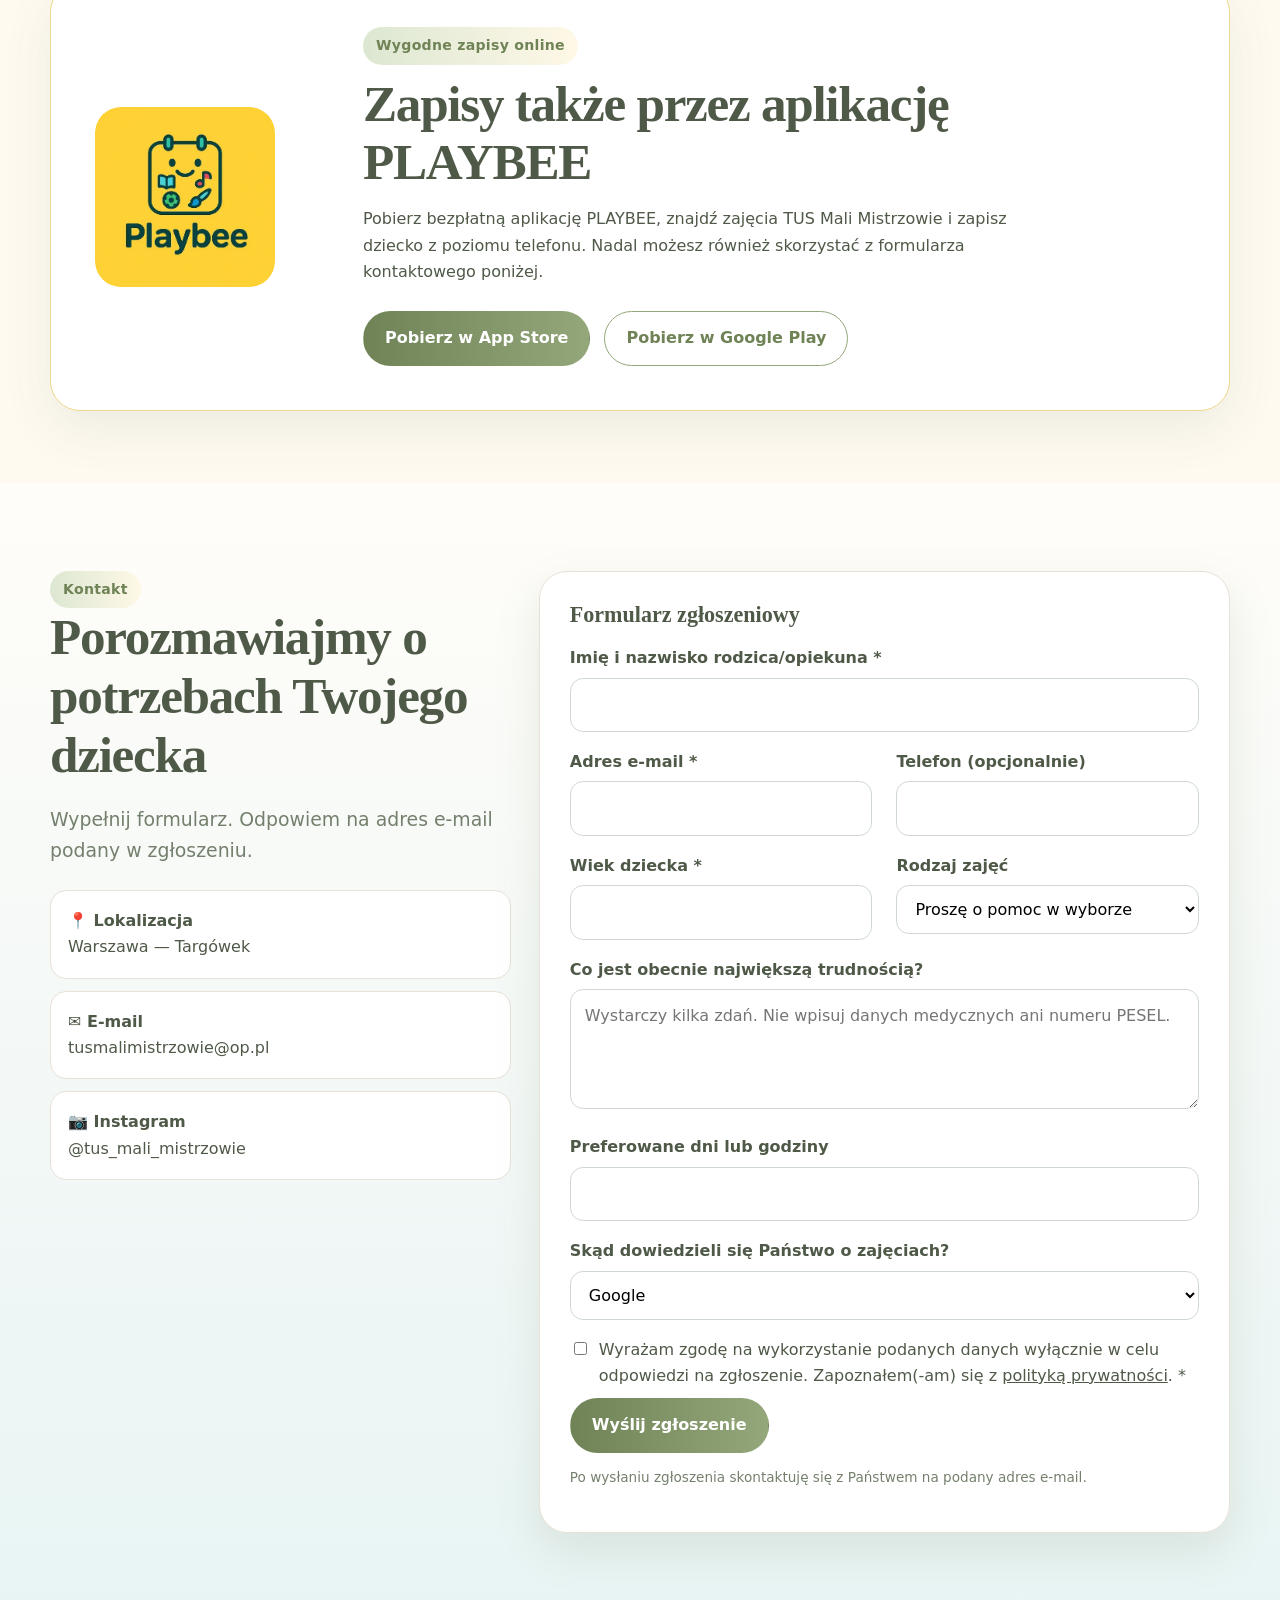
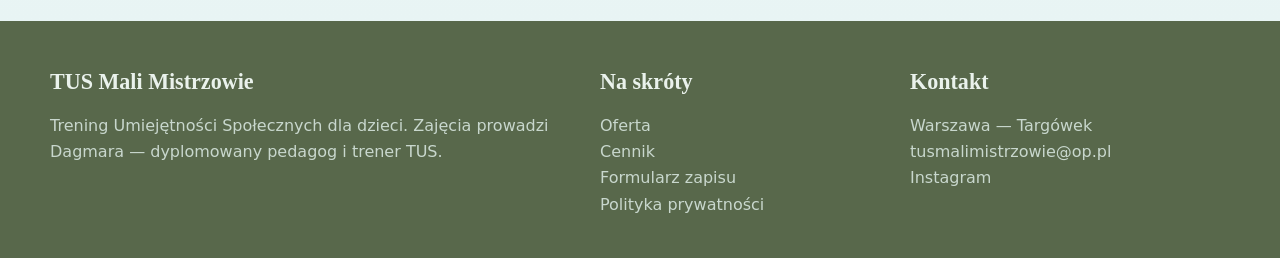
==== commit ed78865f: "Update index.html Dodanie Facebooka na stronie głównej" ====
--- a/index.html
+++ b/index.html
@@ -55,7 +55,7 @@
 </header>
 
 <section class="instagram-strip" aria-label="Instagram">
-  <div class="container">
+  <div class="container social-grid">
     <a class="instagram-card" href="https://www.instagram.com/tus_mali_mistrzowie" target="_blank" rel="noopener">
       <span class="instagram-icon" aria-hidden="true">◎</span>
       <span>
@@ -64,6 +64,25 @@
       </span>
       <span class="instagram-arrow" aria-hidden="true">→</span>
     </a>
+        <a class="instagram-card"
+   href="https://www.facebook.com/share/1Q5MGpNiFF/?mibextid=wwXIfr"
+   target="_blank"
+   rel="noopener noreferrer">
+
+  <span class="instagram-icon"
+        aria-hidden="true"
+        style="background:#1877f2;color:#ffffff;">
+    f
+  </span>
+
+  <span>
+    <strong>Znajdź mnie na Facebooku!</strong><br>
+    <small>TUS Mali Mistrzowie</small>
+  </span>
+
+  <span class="instagram-arrow" aria-hidden="true">→</span>
+
+</a>
   </div>
 </section>
 
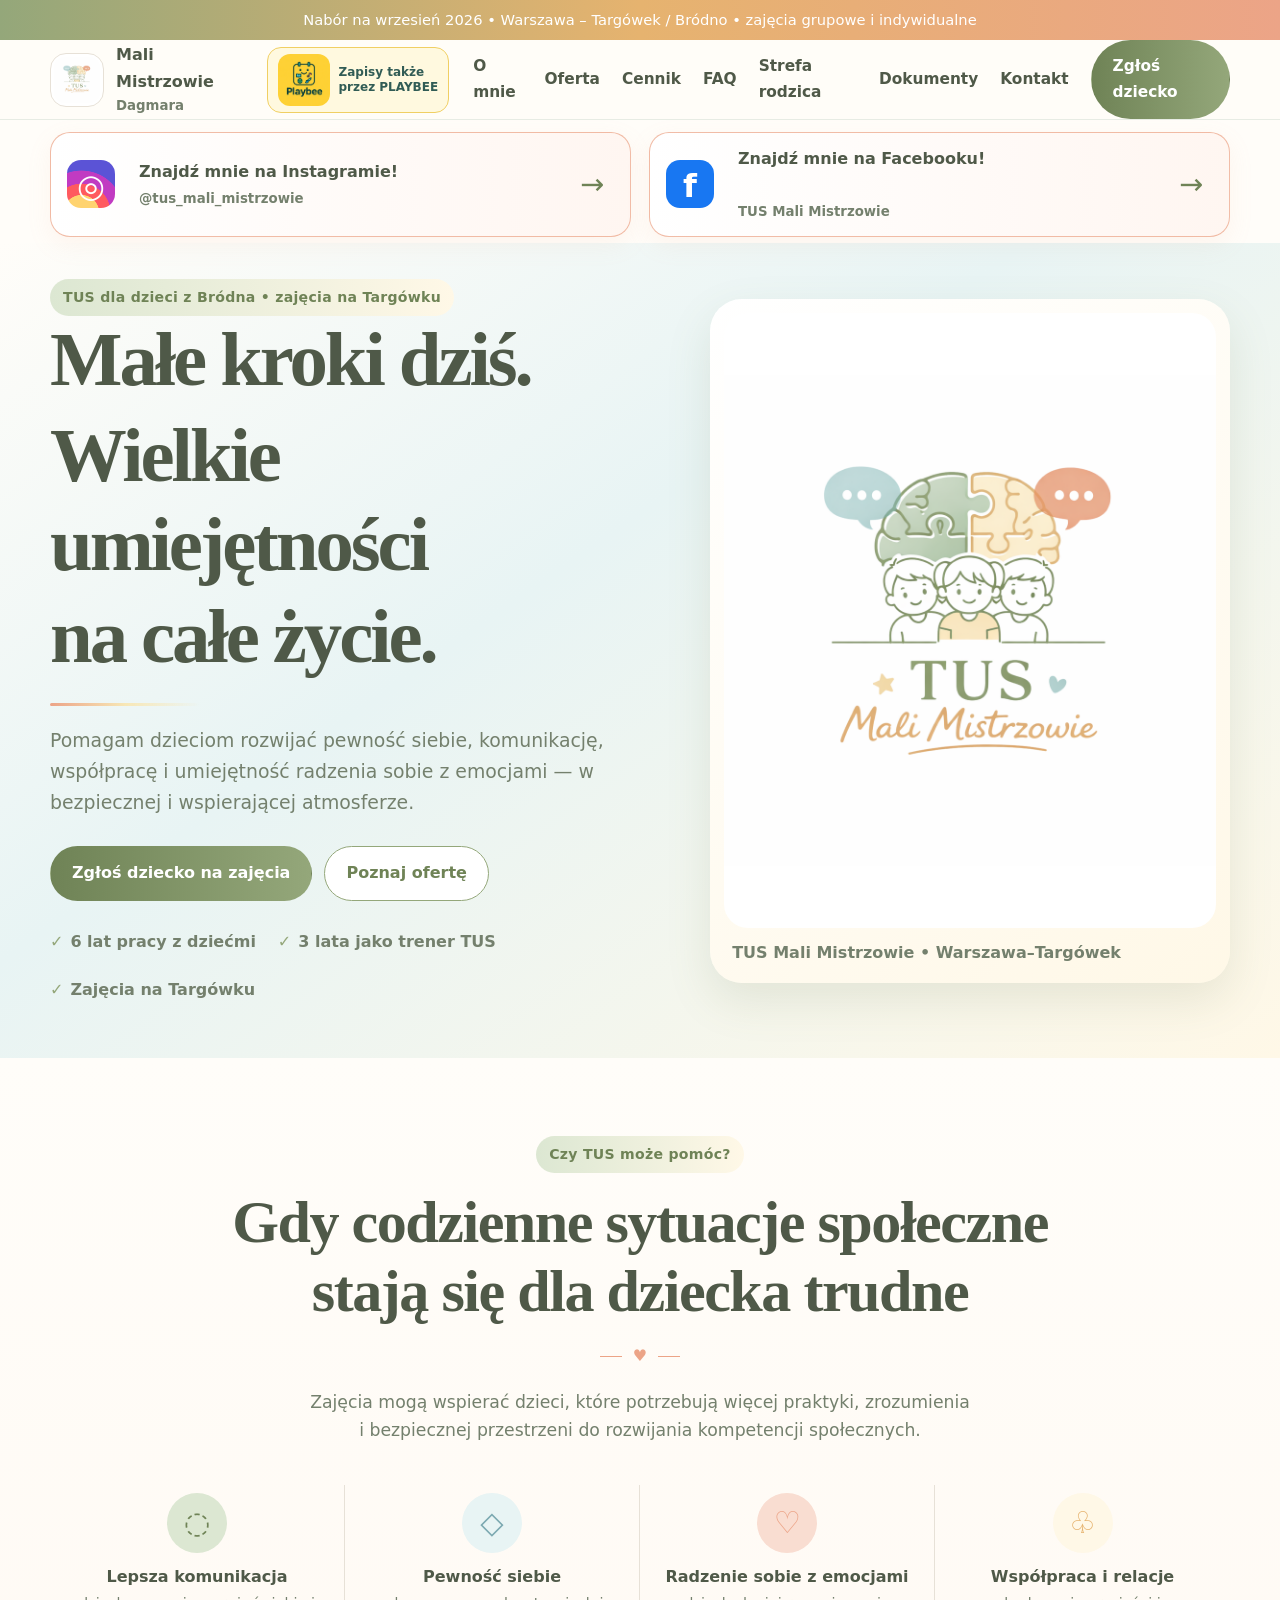
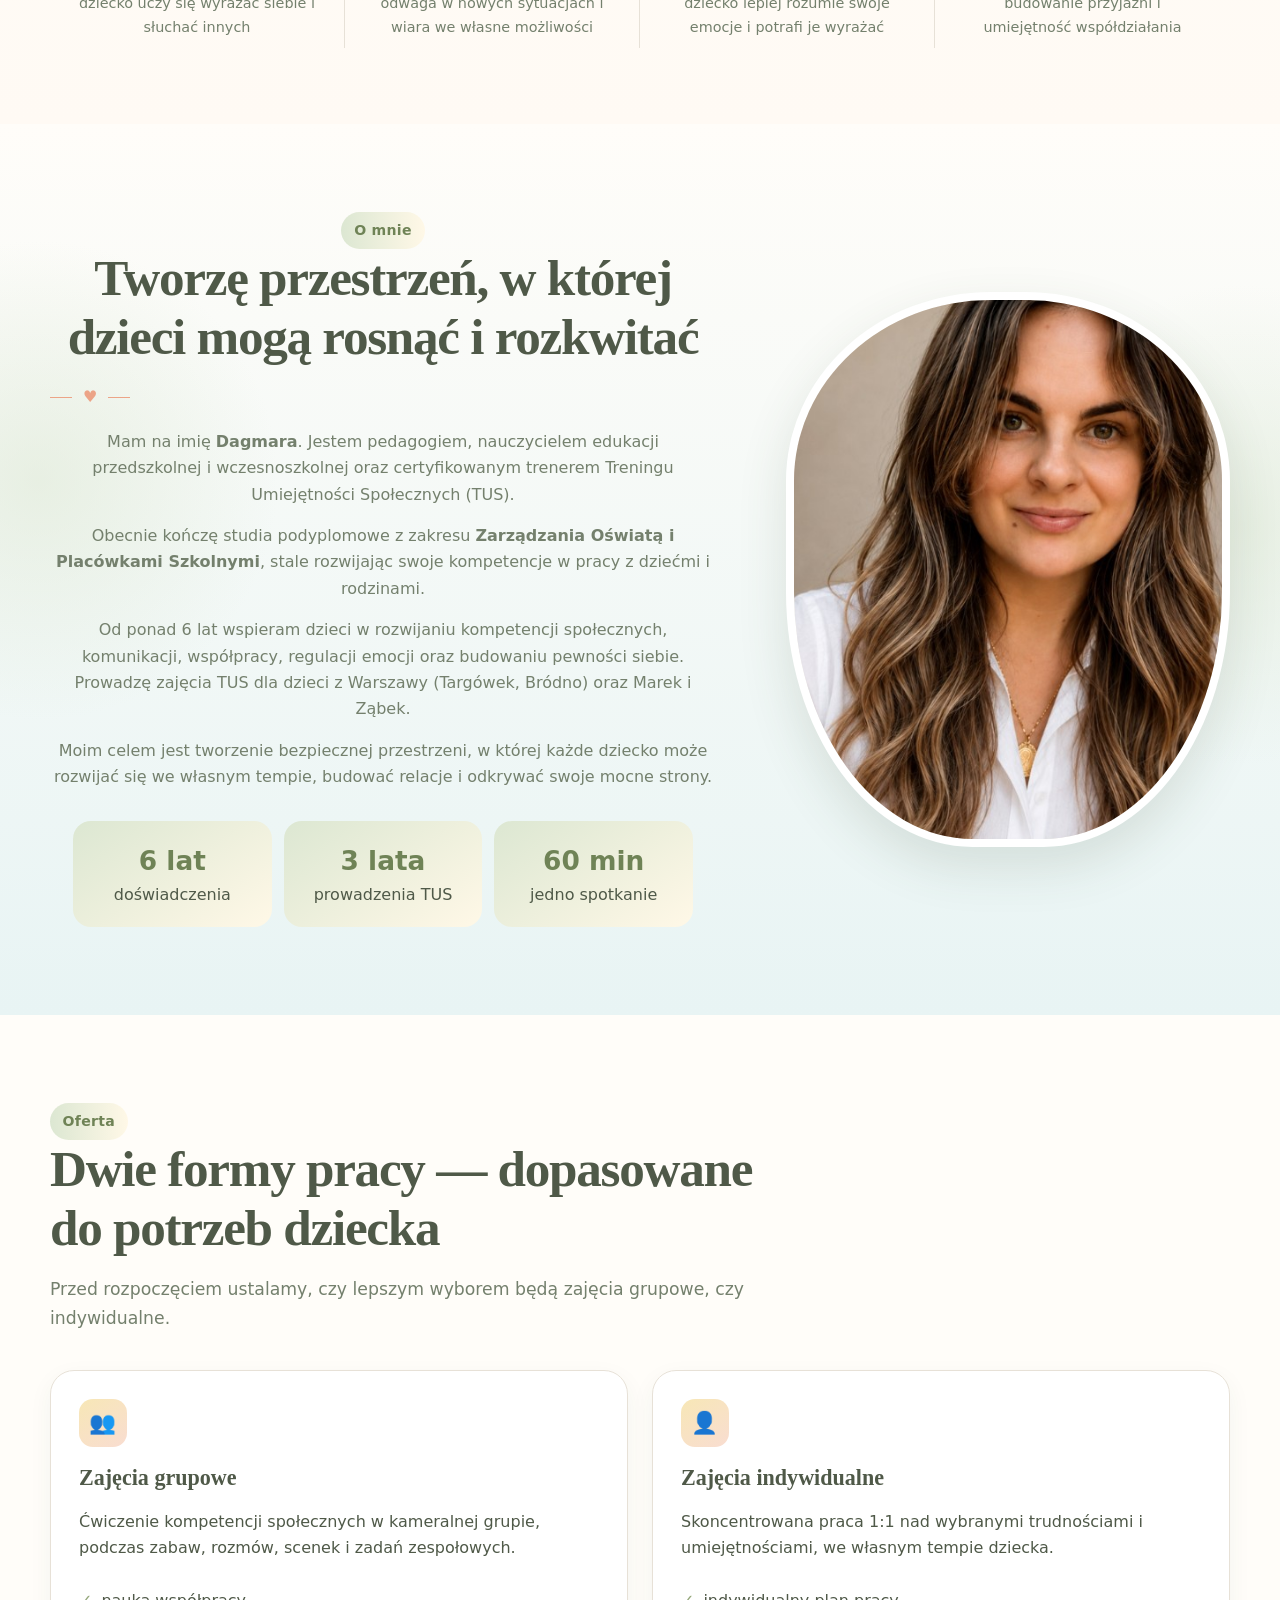
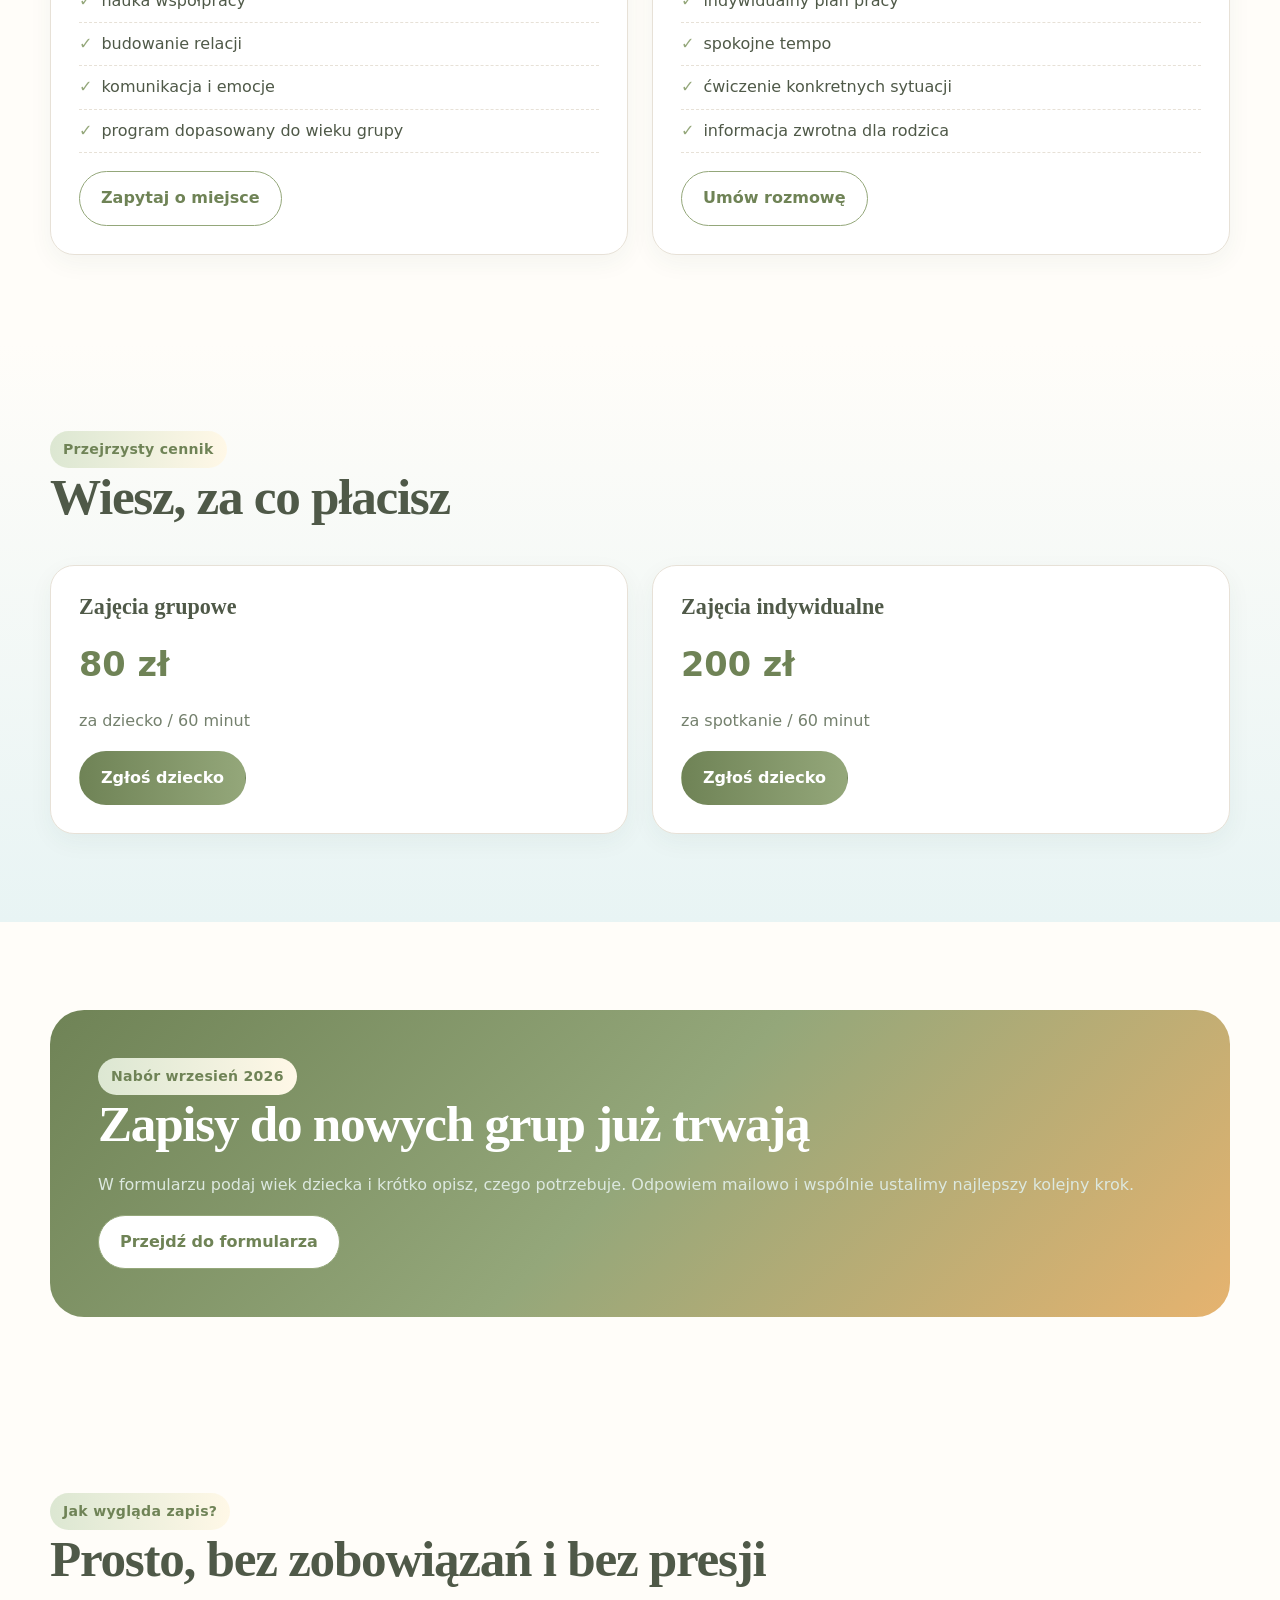
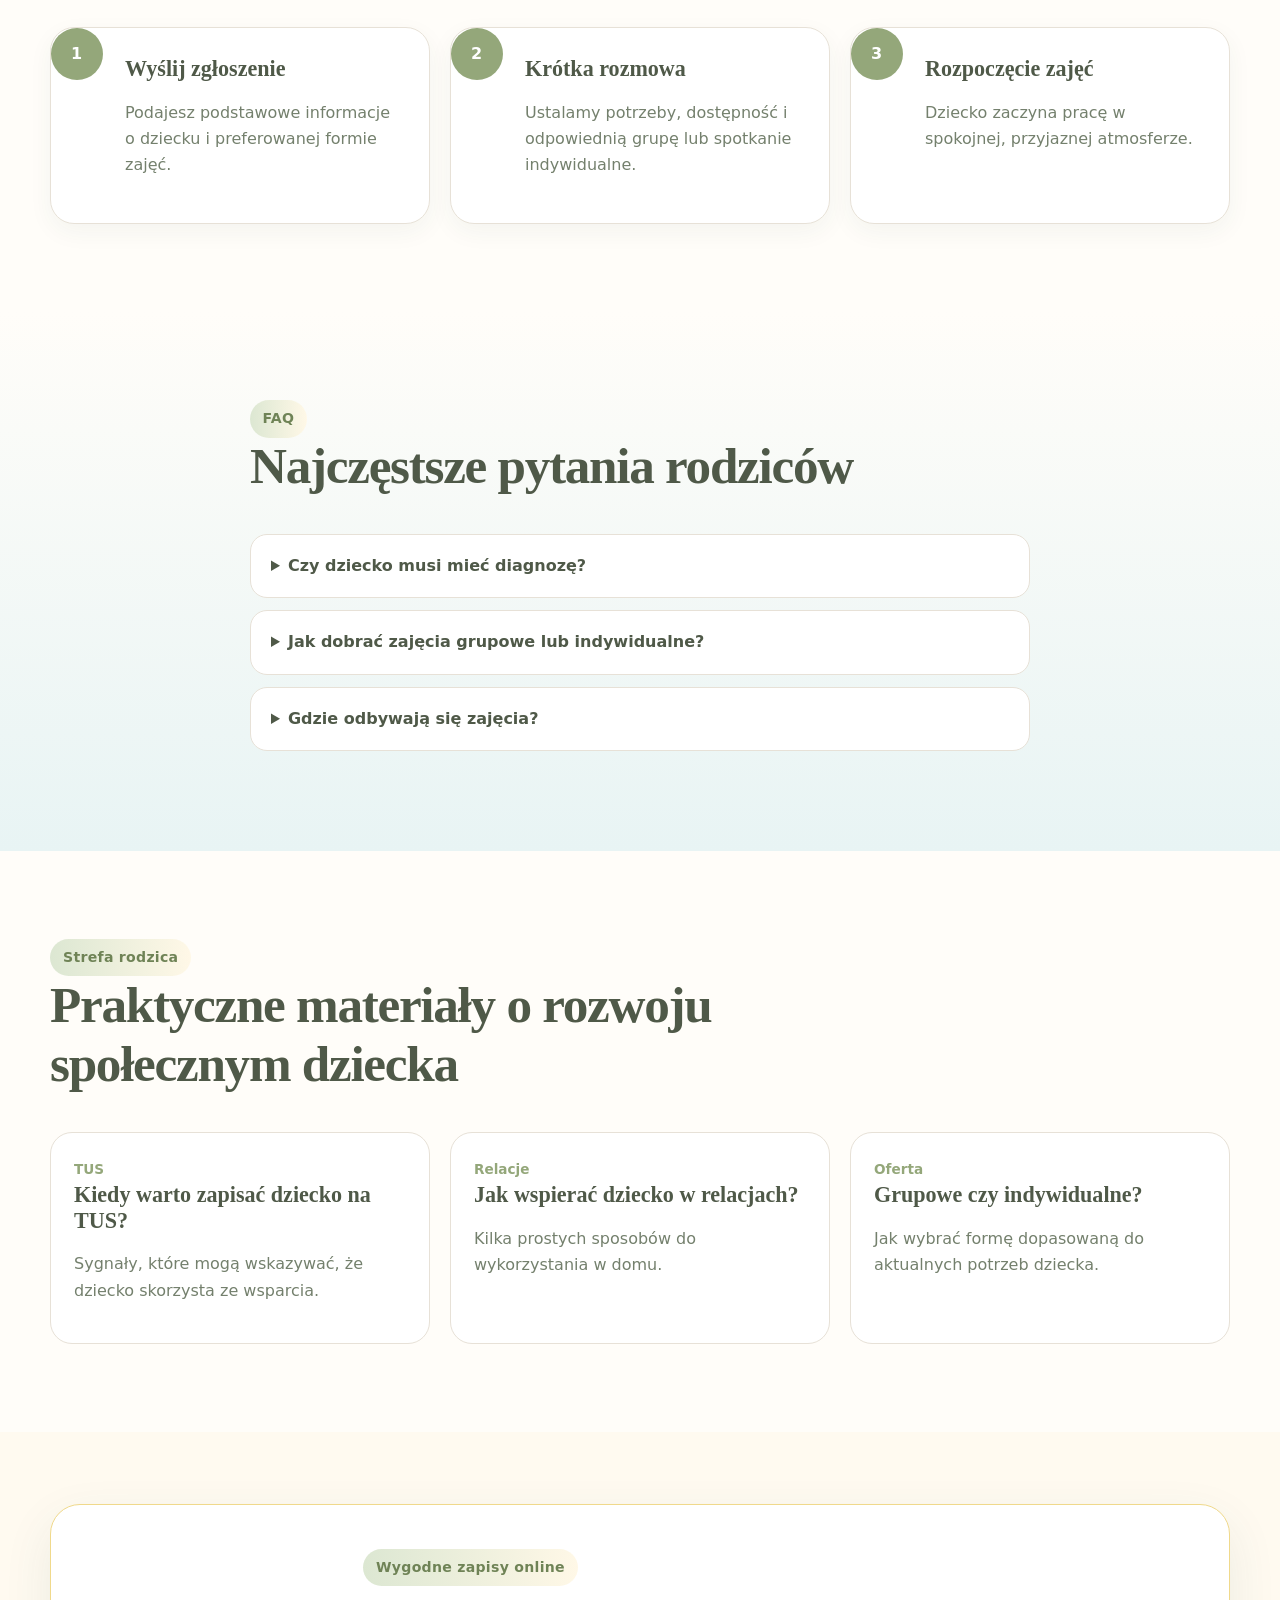
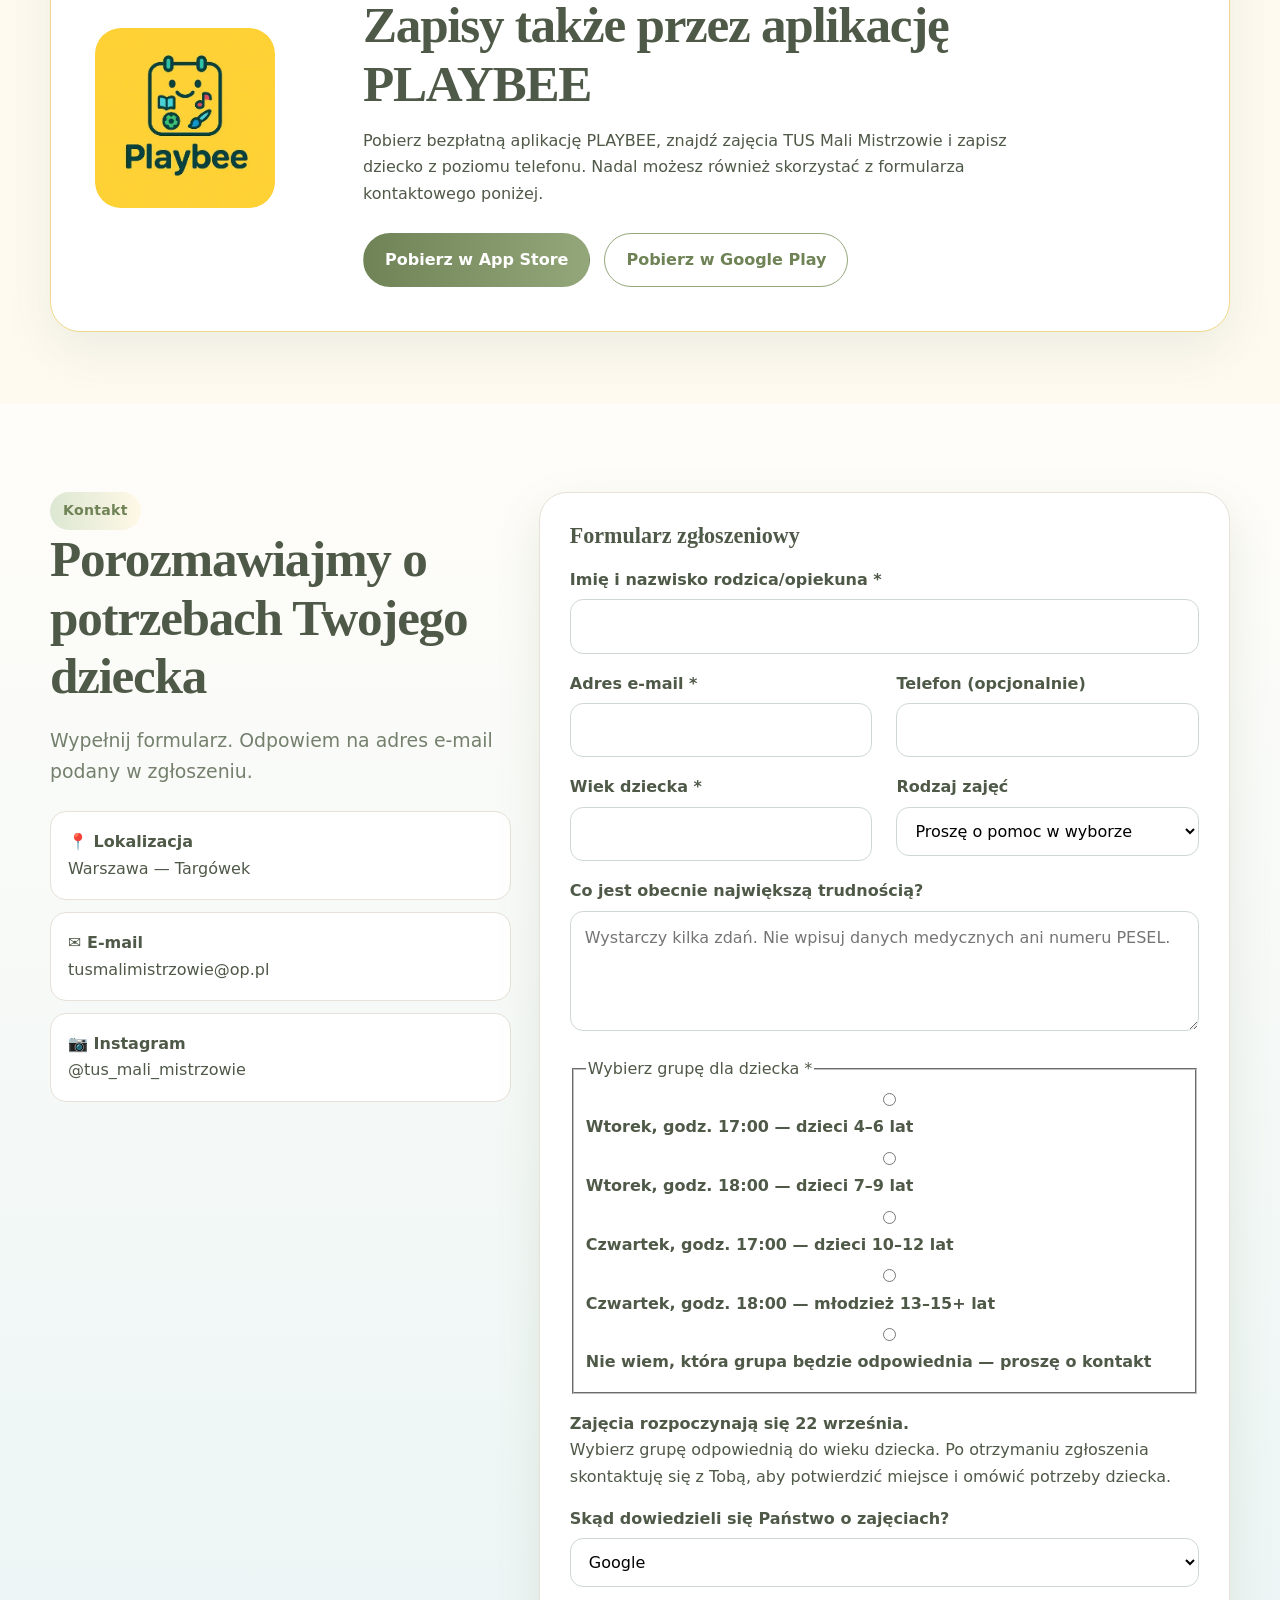
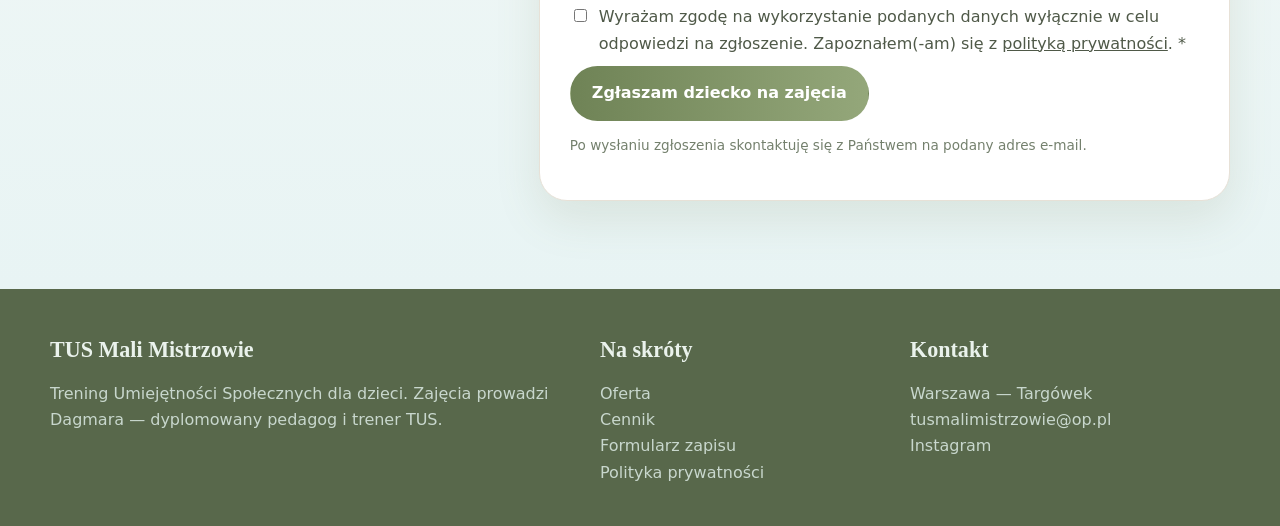
==== commit 777c8fee: "Update index.html Dodanie wyboru grup w formularzu" ====
--- a/index.html
+++ b/index.html
@@ -271,10 +271,41 @@
     <div class="grid-2"><div class="field"><label for="email">Adres e-mail *</label><input id="email" name="email" type="email" required autocomplete="email"></div><div class="field"><label for="telefon">Telefon (opcjonalnie)</label><input id="telefon" name="telefon" type="tel" autocomplete="tel"></div></div>
     <div class="grid-2"><div class="field"><label for="wiek">Wiek dziecka *</label><input id="wiek" name="wiek" type="number" min="3" max="18" required></div><div class="field"><label for="rodzaj">Rodzaj zajęć</label><select id="rodzaj" name="rodzaj"><option>Proszę o pomoc w wyborze</option><option>Grupowe</option><option>Indywidualne</option></select></div></div>
     <div class="field"><label for="opis">Co jest obecnie największą trudnością?</label><textarea id="opis" name="opis" placeholder="Wystarczy kilka zdań. Nie wpisuj danych medycznych ani numeru PESEL."></textarea></div>
-    <div class="field"><label for="termin">Preferowane dni lub godziny</label><input id="termin" name="termin"></div>
+    <fieldset class="field group-choice">
+  <legend>Wybierz grupę dla dziecka *</legend>
+
+  <label class="group-option">
+    <input type="radio" name="termin" value="Wtorek, godz. 17:00 — dzieci 4–6 lat" required>
+    <span>Wtorek, godz. 17:00 — dzieci 4–6 lat</span>
+  </label>
+
+  <label class="group-option">
+    <input type="radio" name="termin" value="Wtorek, godz. 18:00 — dzieci 7–9 lat">
+    <span>Wtorek, godz. 18:00 — dzieci 7–9 lat</span>
+  </label>
+
+  <label class="group-option">
+    <input type="radio" name="termin" value="Czwartek, godz. 17:00 — dzieci 10–12 lat">
+    <span>Czwartek, godz. 17:00 — dzieci 10–12 lat</span>
+  </label>
+
+  <label class="group-option">
+    <input type="radio" name="termin" value="Czwartek, godz. 18:00 — młodzież 13–15+ lat">
+    <span>Czwartek, godz. 18:00 — młodzież 13–15+ lat</span>
+  </label>
+
+  <label class="group-option">
+    <input type="radio" name="termin" value="Proszę o pomoc w wyborze grupy">
+    <span>Nie wiem, która grupa będzie odpowiednia — proszę o kontakt</span>
+  </label>
+</fieldset>
+      <p class="group-info">
+  <strong>Zajęcia rozpoczynają się 22 września.</strong><br>
+  Wybierz grupę odpowiednią do wieku dziecka. Po otrzymaniu zgłoszenia skontaktuję się z Tobą, aby potwierdzić miejsce i omówić potrzeby dziecka.
+</p>
     <div class="field"><label for="zrodlo">Skąd dowiedzieli się Państwo o zajęciach?</label><select id="zrodlo" name="zrodlo"><option>Google</option><option>Instagram</option><option>Polecenie</option><option>Szkoła lub przedszkole</option><option>Inne</option></select></div>
     <div class="checks"><label><input type="checkbox" name="privacy" required> <span>Wyrażam zgodę na wykorzystanie podanych danych wyłącznie w celu odpowiedzi na zgłoszenie. Zapoznałem(-am) się z <a href="dokumenty/polityka-prywatnosci.html"><u>polityką prywatności</u></a>. *</span></label></div>
-    <button class="btn btn-primary" type="submit">Wyślij zgłoszenie</button><p class="fine">Po wysłaniu zgłoszenia skontaktuję się z Państwem na podany adres e-mail.</p>
+    <button class="btn btn-primary" type="submit">Zgłaszam dziecko na zajęcia</button><p class="fine">Po wysłaniu zgłoszenia skontaktuję się z Państwem na podany adres e-mail.</p>
    </form>
   </div>
  </div>
--- a/assets/css/style.css
+++ b/assets/css/style.css
@@ -369,3 +369,21 @@
     justify-content: center;
   }
 }
+/* Instagram i Facebook obok siebie */
+.social-grid {
+  display: grid;
+  grid-template-columns: repeat(2, minmax(0, 1fr));
+  gap: 18px;
+}
+
+.social-grid .instagram-card {
+  width: 100%;
+  max-width: none;
+  box-sizing: border-box;
+}
+
+@media (max-width: 700px) {
+  .social-grid {
+    grid-template-columns: 1fr;
+  }
+}
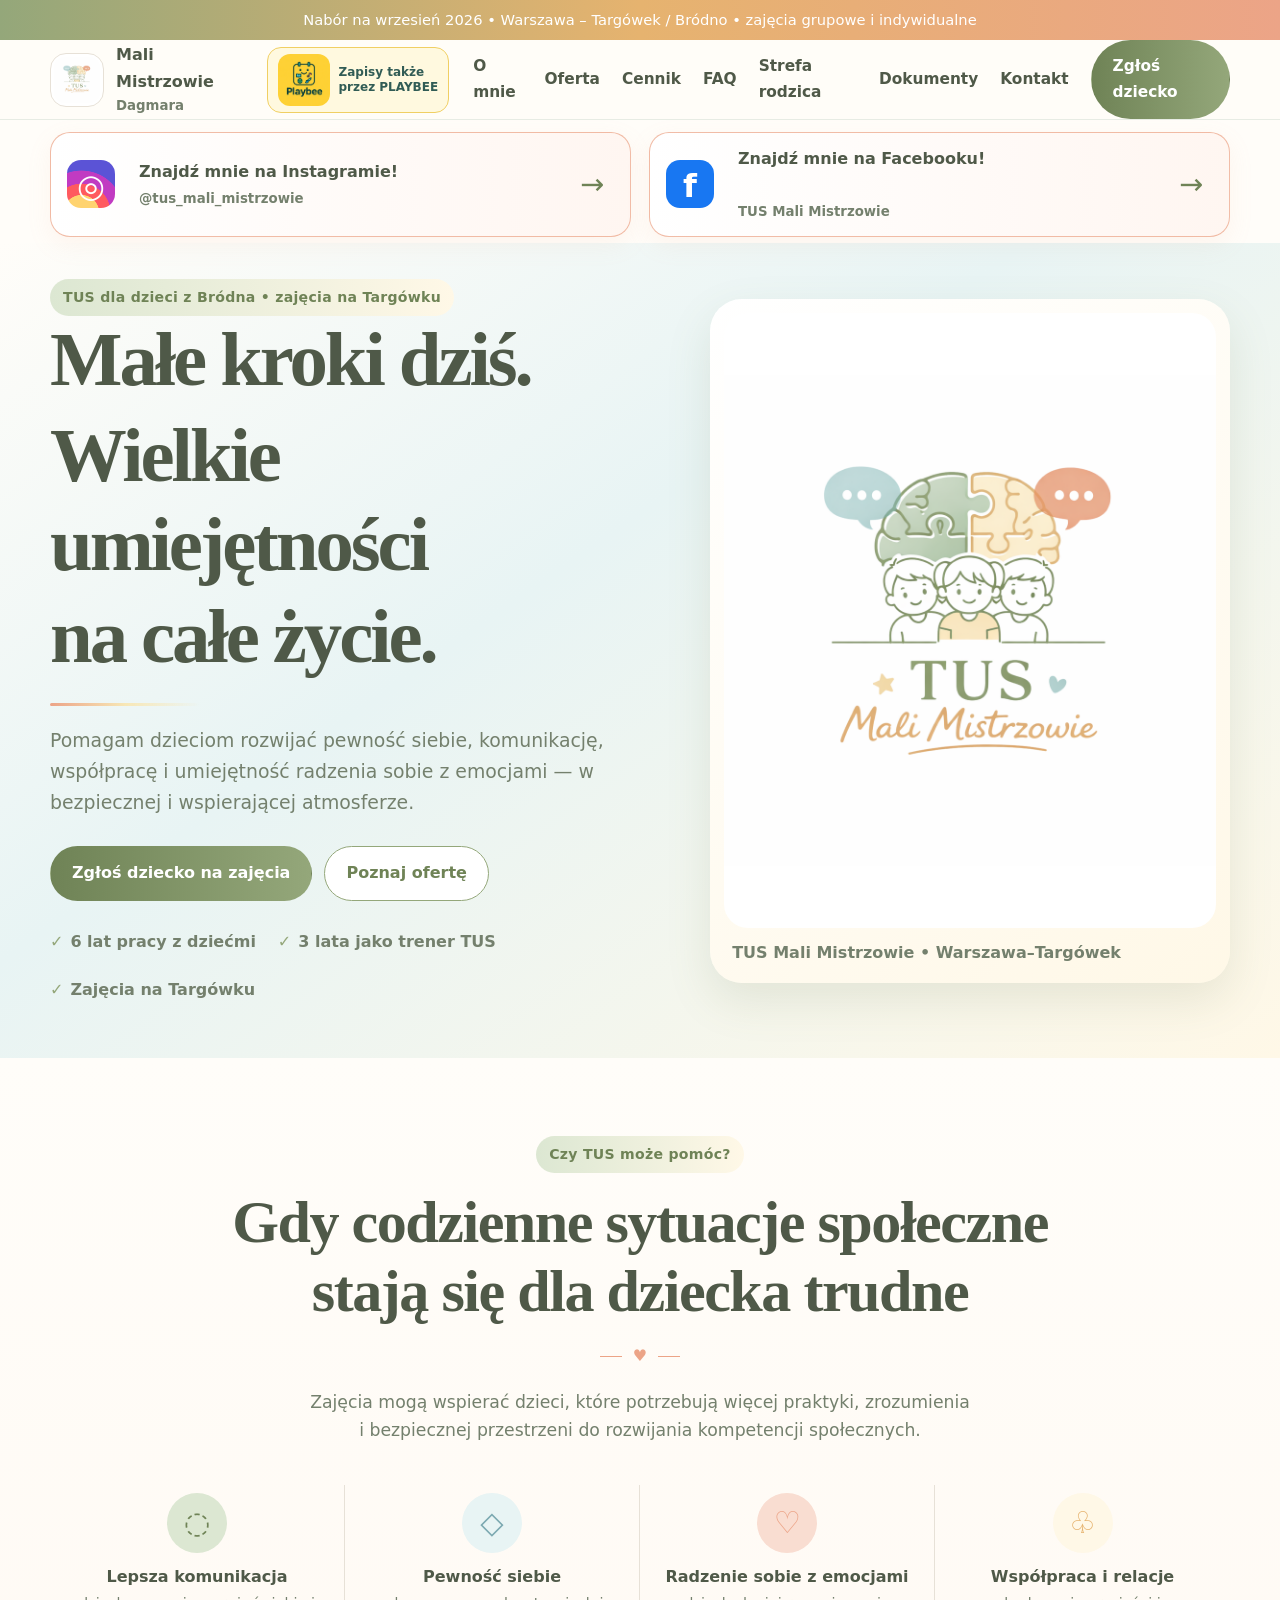
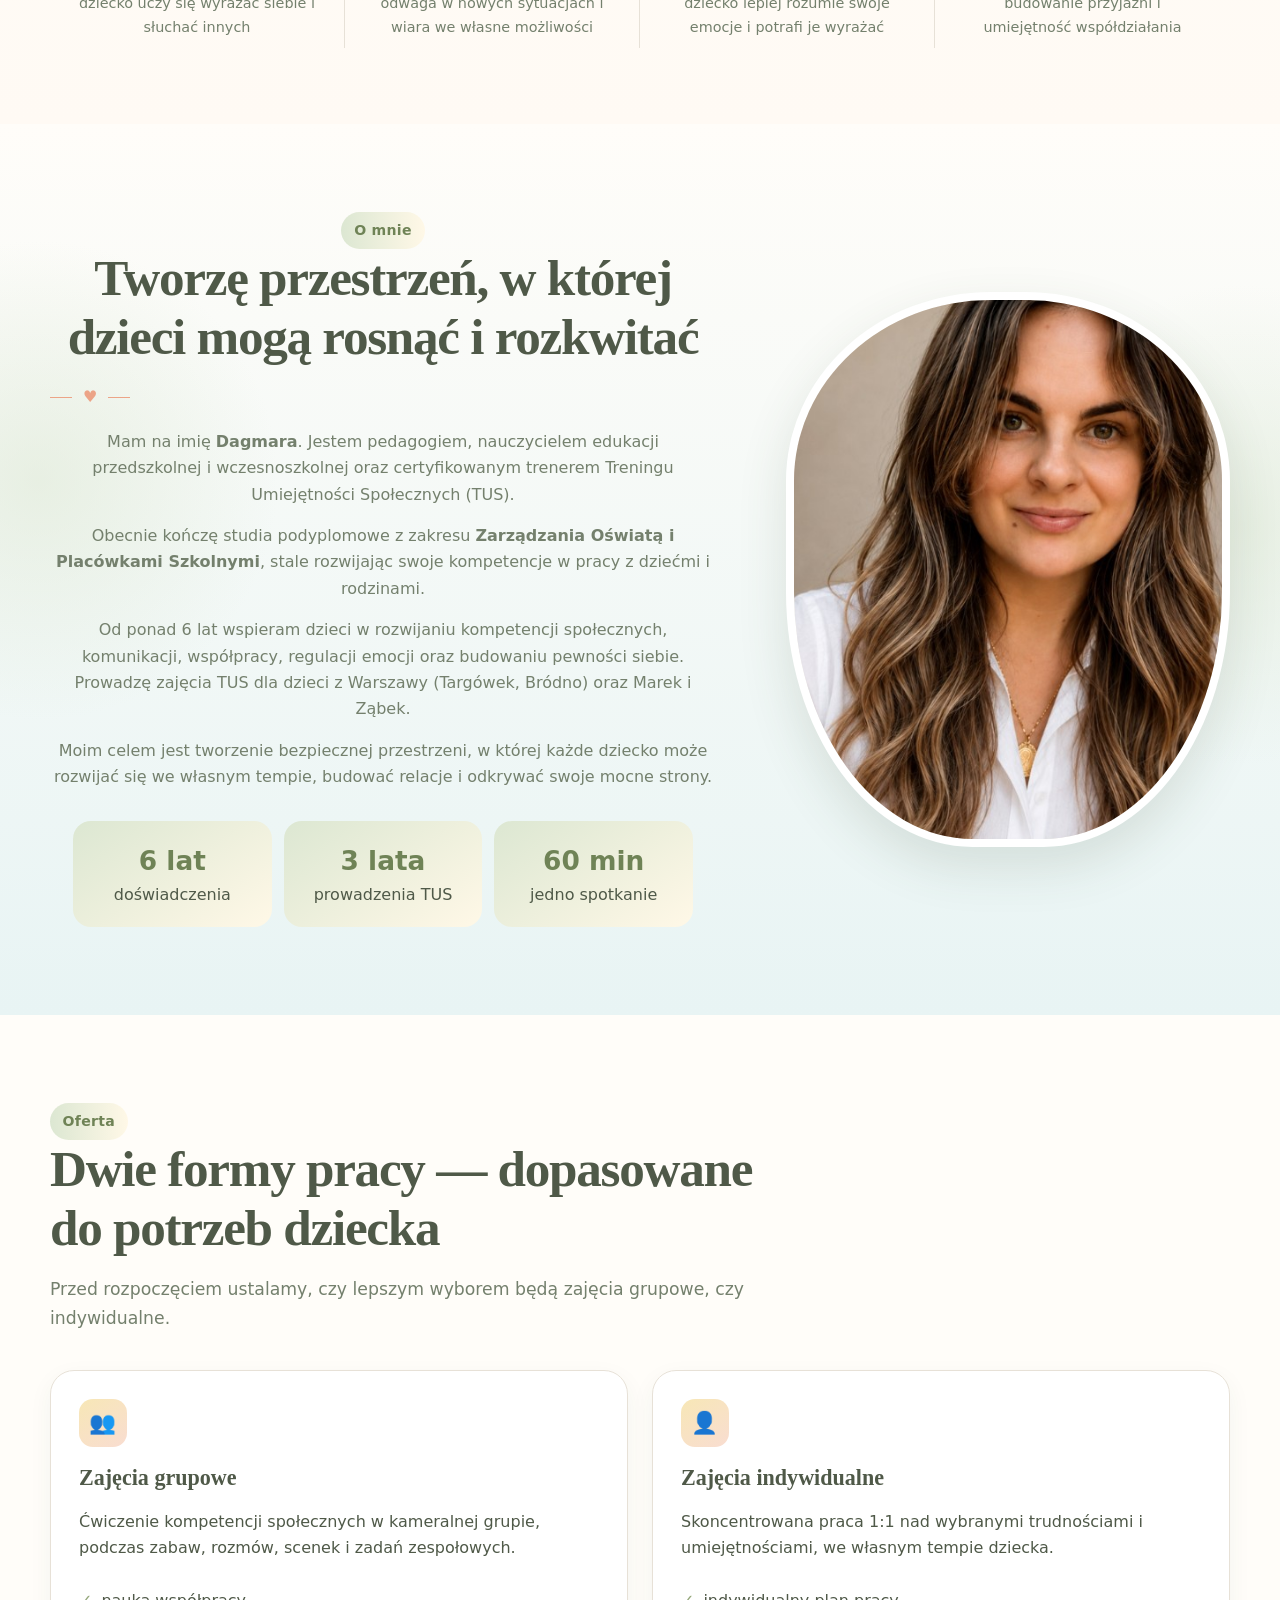
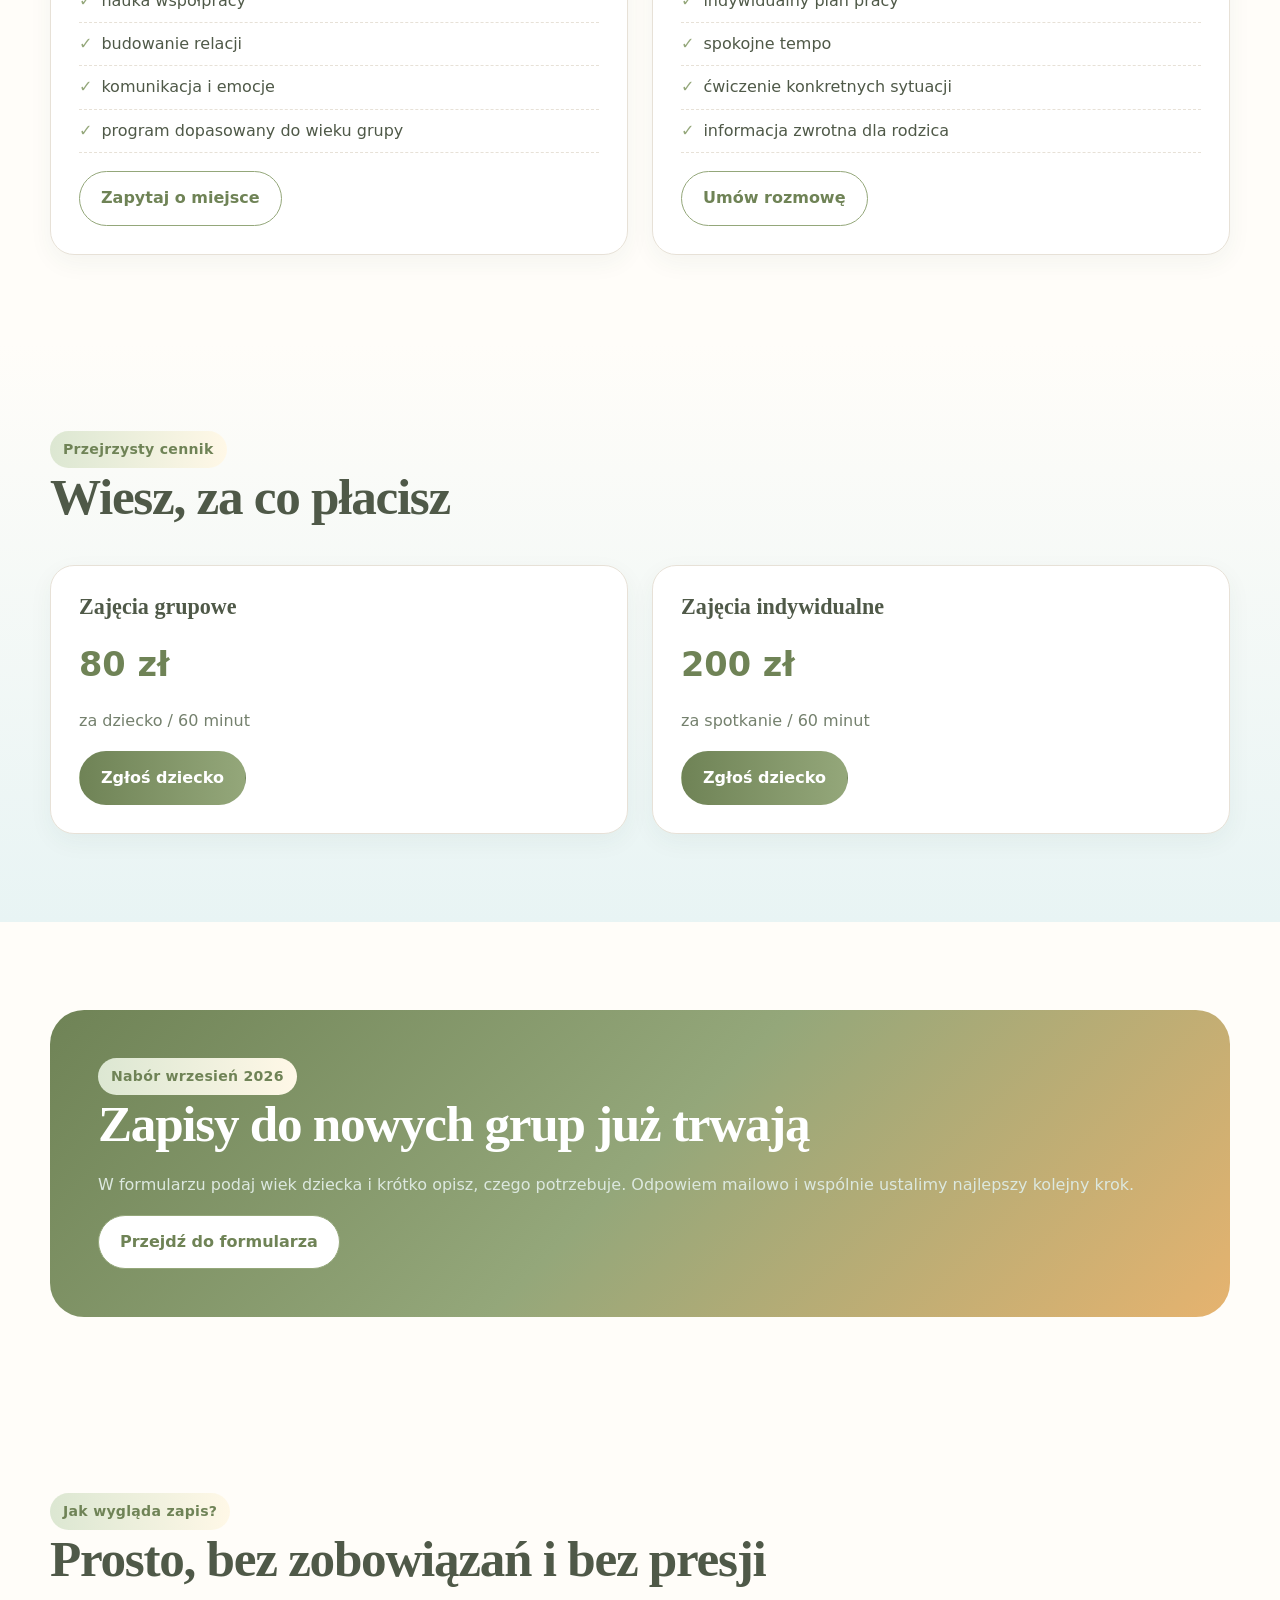
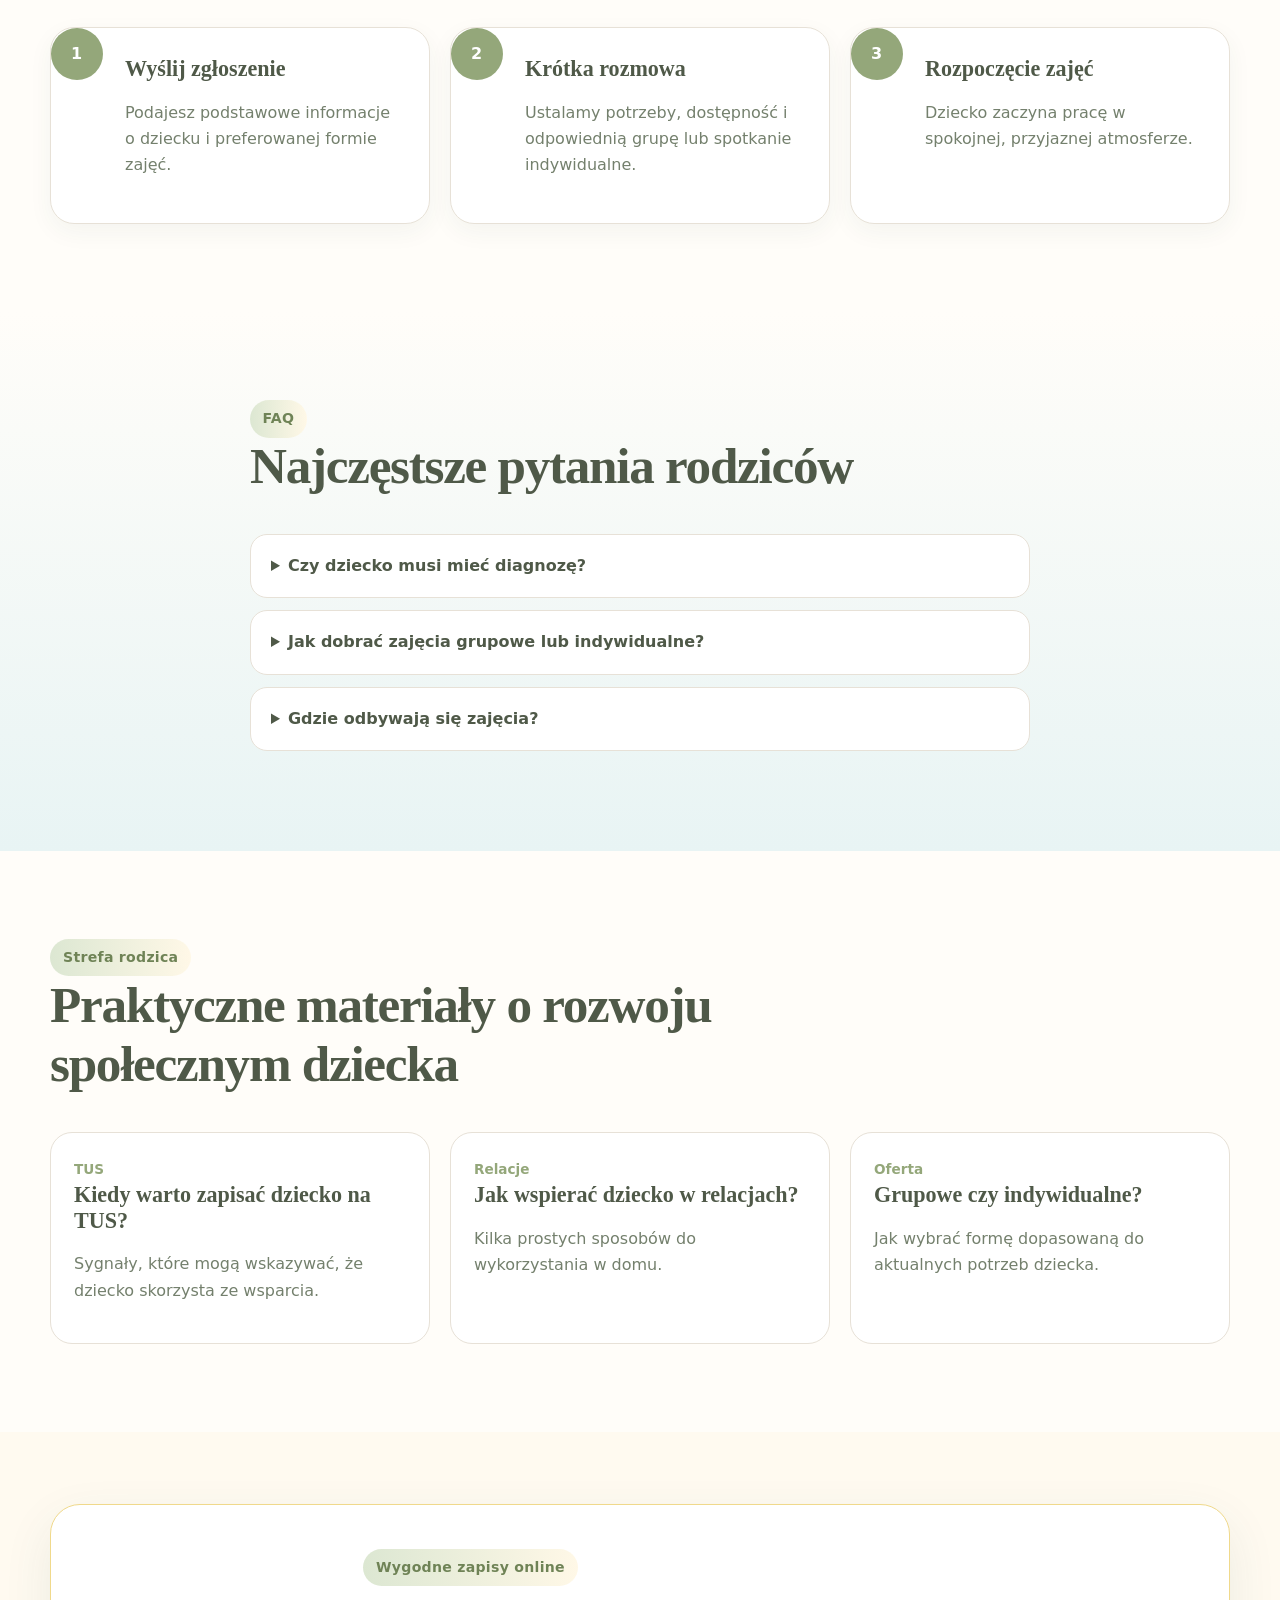
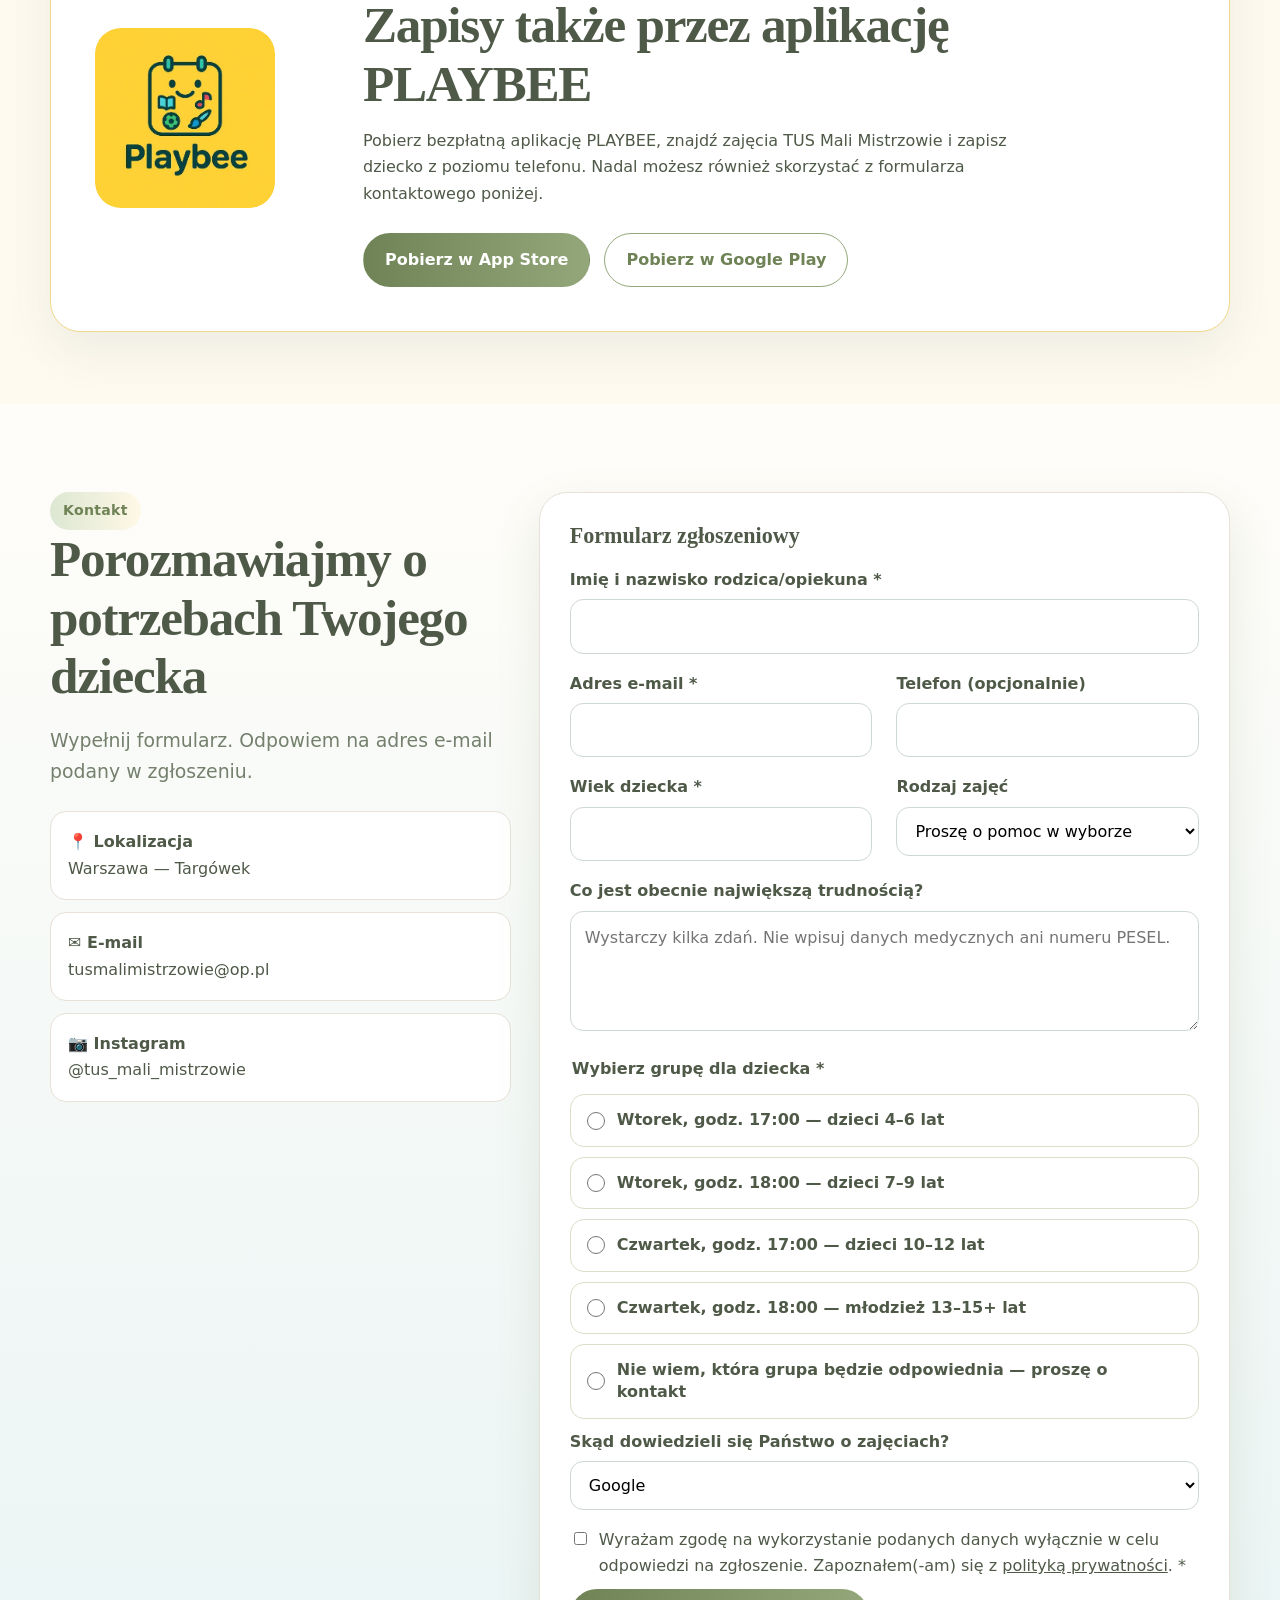
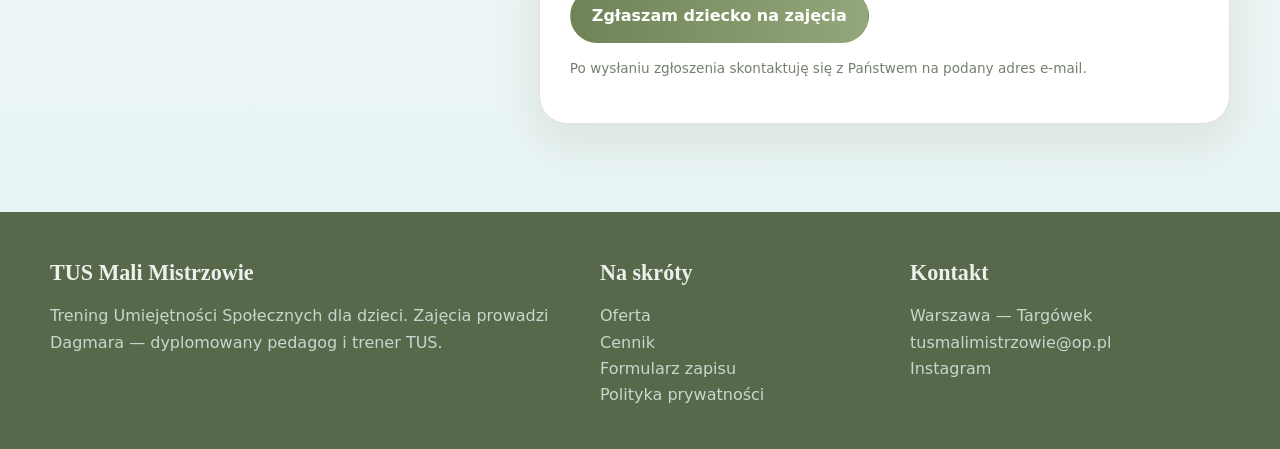
==== commit 5611e334: "Update index.html" ====
--- a/index.html
+++ b/index.html
@@ -299,10 +299,7 @@
     <span>Nie wiem, która grupa będzie odpowiednia — proszę o kontakt</span>
   </label>
 </fieldset>
-      <p class="group-info">
-  <strong>Zajęcia rozpoczynają się 22 września.</strong><br>
-  Wybierz grupę odpowiednią do wieku dziecka. Po otrzymaniu zgłoszenia skontaktuję się z Tobą, aby potwierdzić miejsce i omówić potrzeby dziecka.
-</p>
+     
     <div class="field"><label for="zrodlo">Skąd dowiedzieli się Państwo o zajęciach?</label><select id="zrodlo" name="zrodlo"><option>Google</option><option>Instagram</option><option>Polecenie</option><option>Szkoła lub przedszkole</option><option>Inne</option></select></div>
     <div class="checks"><label><input type="checkbox" name="privacy" required> <span>Wyrażam zgodę na wykorzystanie podanych danych wyłącznie w celu odpowiedzi na zgłoszenie. Zapoznałem(-am) się z <a href="dokumenty/polityka-prywatnosci.html"><u>polityką prywatności</u></a>. *</span></label></div>
     <button class="btn btn-primary" type="submit">Zgłaszam dziecko na zajęcia</button><p class="fine">Po wysłaniu zgłoszenia skontaktuję się z Państwem na podany adres e-mail.</p>
--- a/assets/css/style.css
+++ b/assets/css/style.css
@@ -387,3 +387,58 @@
     grid-template-columns: 1fr;
   }
 }
+/* Wybór grupy w formularzu */
+.group-choice {
+  margin: 0;
+  padding: 0;
+  border: 0;
+}
+
+.group-choice legend {
+  margin-bottom: 12px;
+  font-weight: 700;
+}
+
+.group-option {
+  display: flex;
+  align-items: center;
+  gap: 12px;
+  margin-bottom: 10px;
+  padding: 14px 16px;
+  border: 1px solid #d9dfc8;
+  border-radius: 14px;
+  background: #ffffff;
+  cursor: pointer;
+  transition: 0.2s ease;
+}
+
+.group-option:hover {
+  border-color: #879d69;
+  background: #f8faF3;
+}
+
+.group-option:has(input:checked) {
+  border-color: #789259;
+  background: #eef4e5;
+  box-shadow: 0 0 0 2px rgba(120, 146, 89, 0.15);
+}
+
+.group-option input[type="radio"] {
+  width: 18px;
+  height: 18px;
+  margin: 0;
+  flex: 0 0 18px;
+  accent-color: #789259;
+}
+
+.group-option span {
+  line-height: 1.4;
+}
+
+.group-info {
+  margin: 16px 0 20px;
+  padding: 14px 16px;
+  border-radius: 14px;
+  background: #f5f2e8;
+  line-height: 1.6;
+}
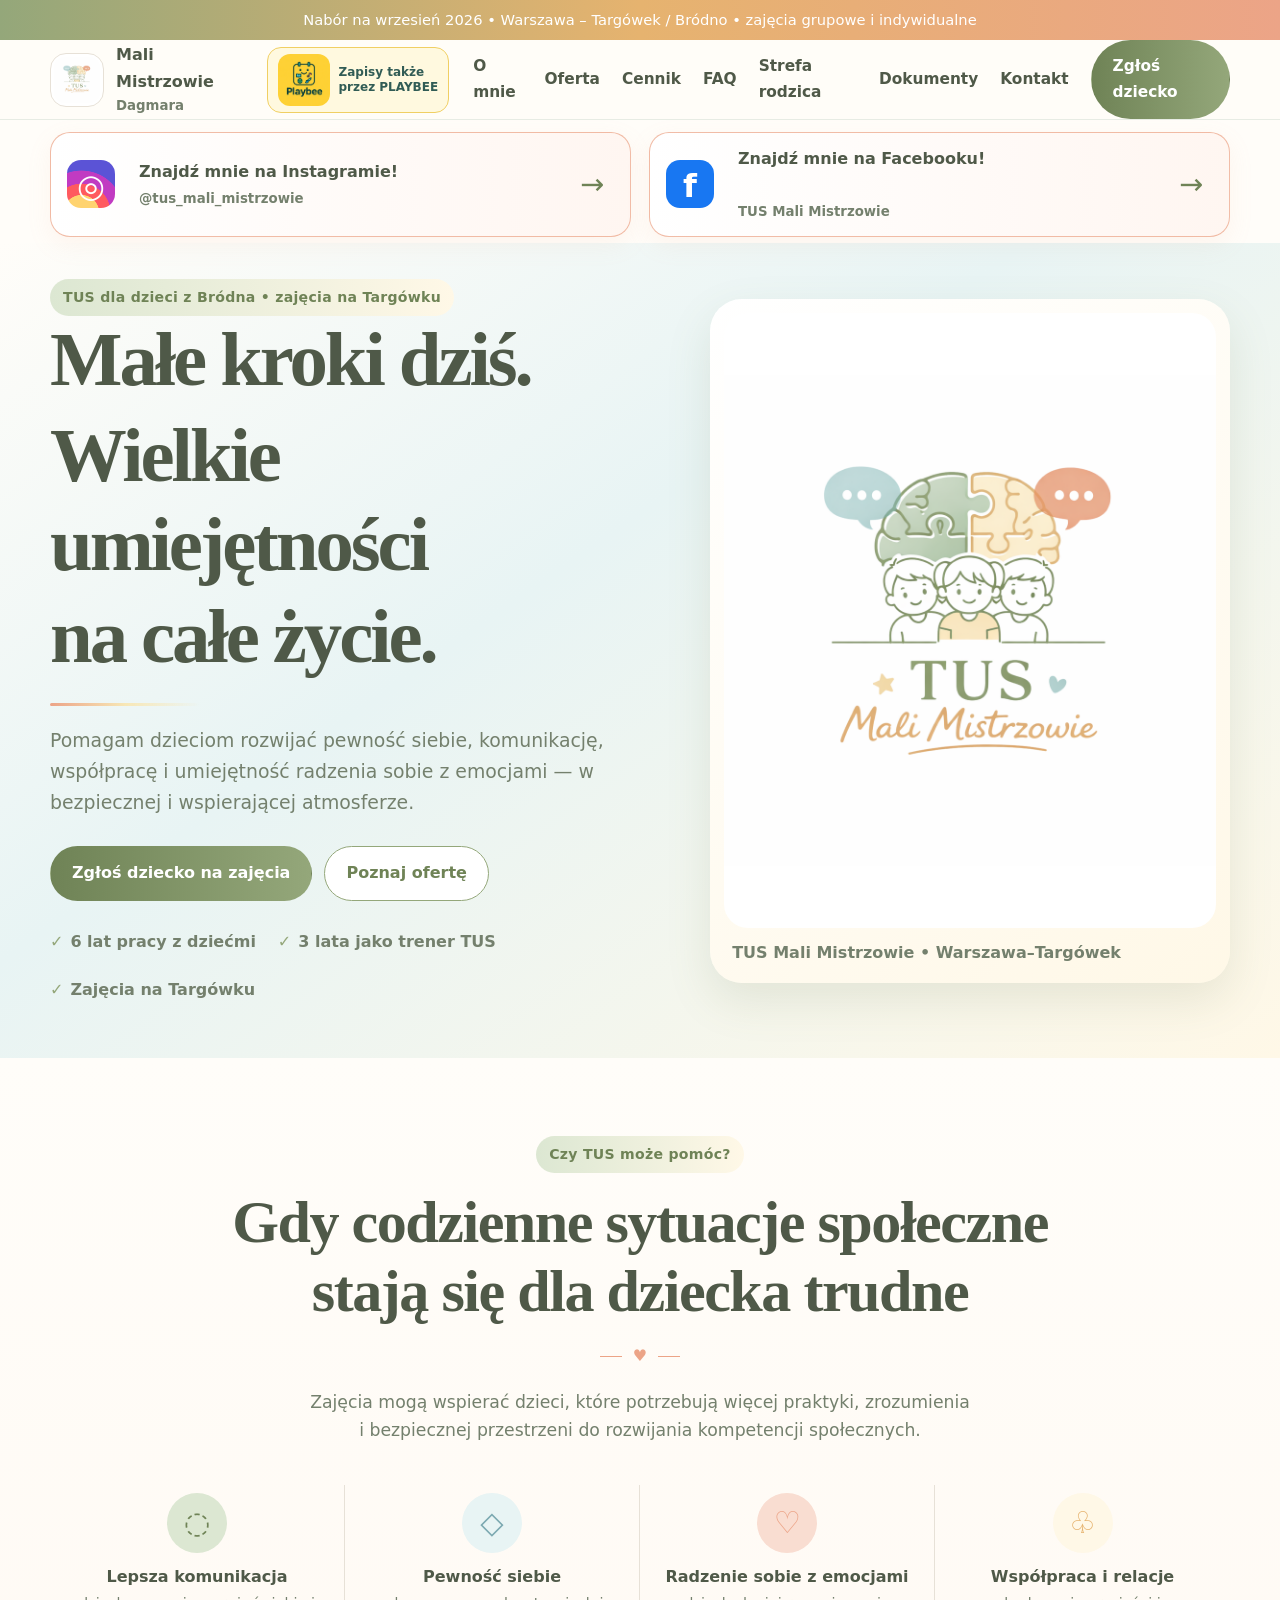
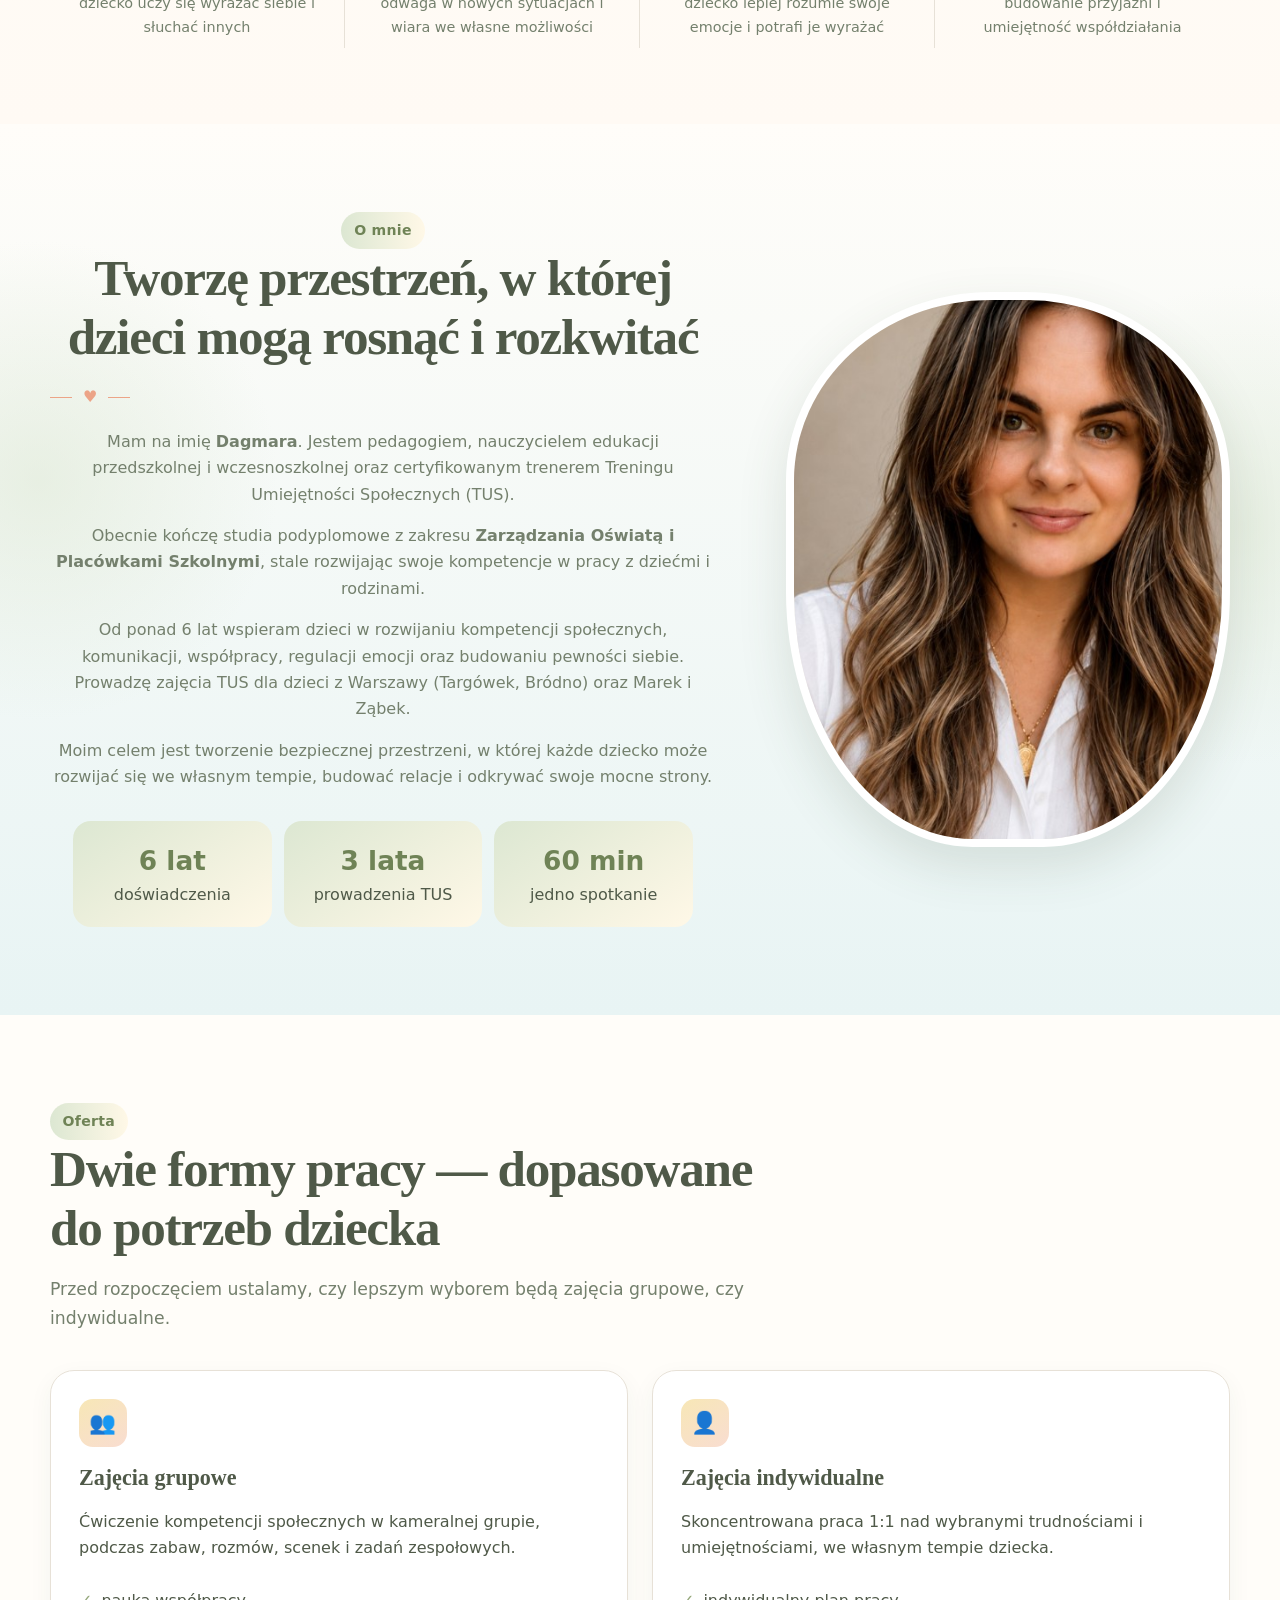
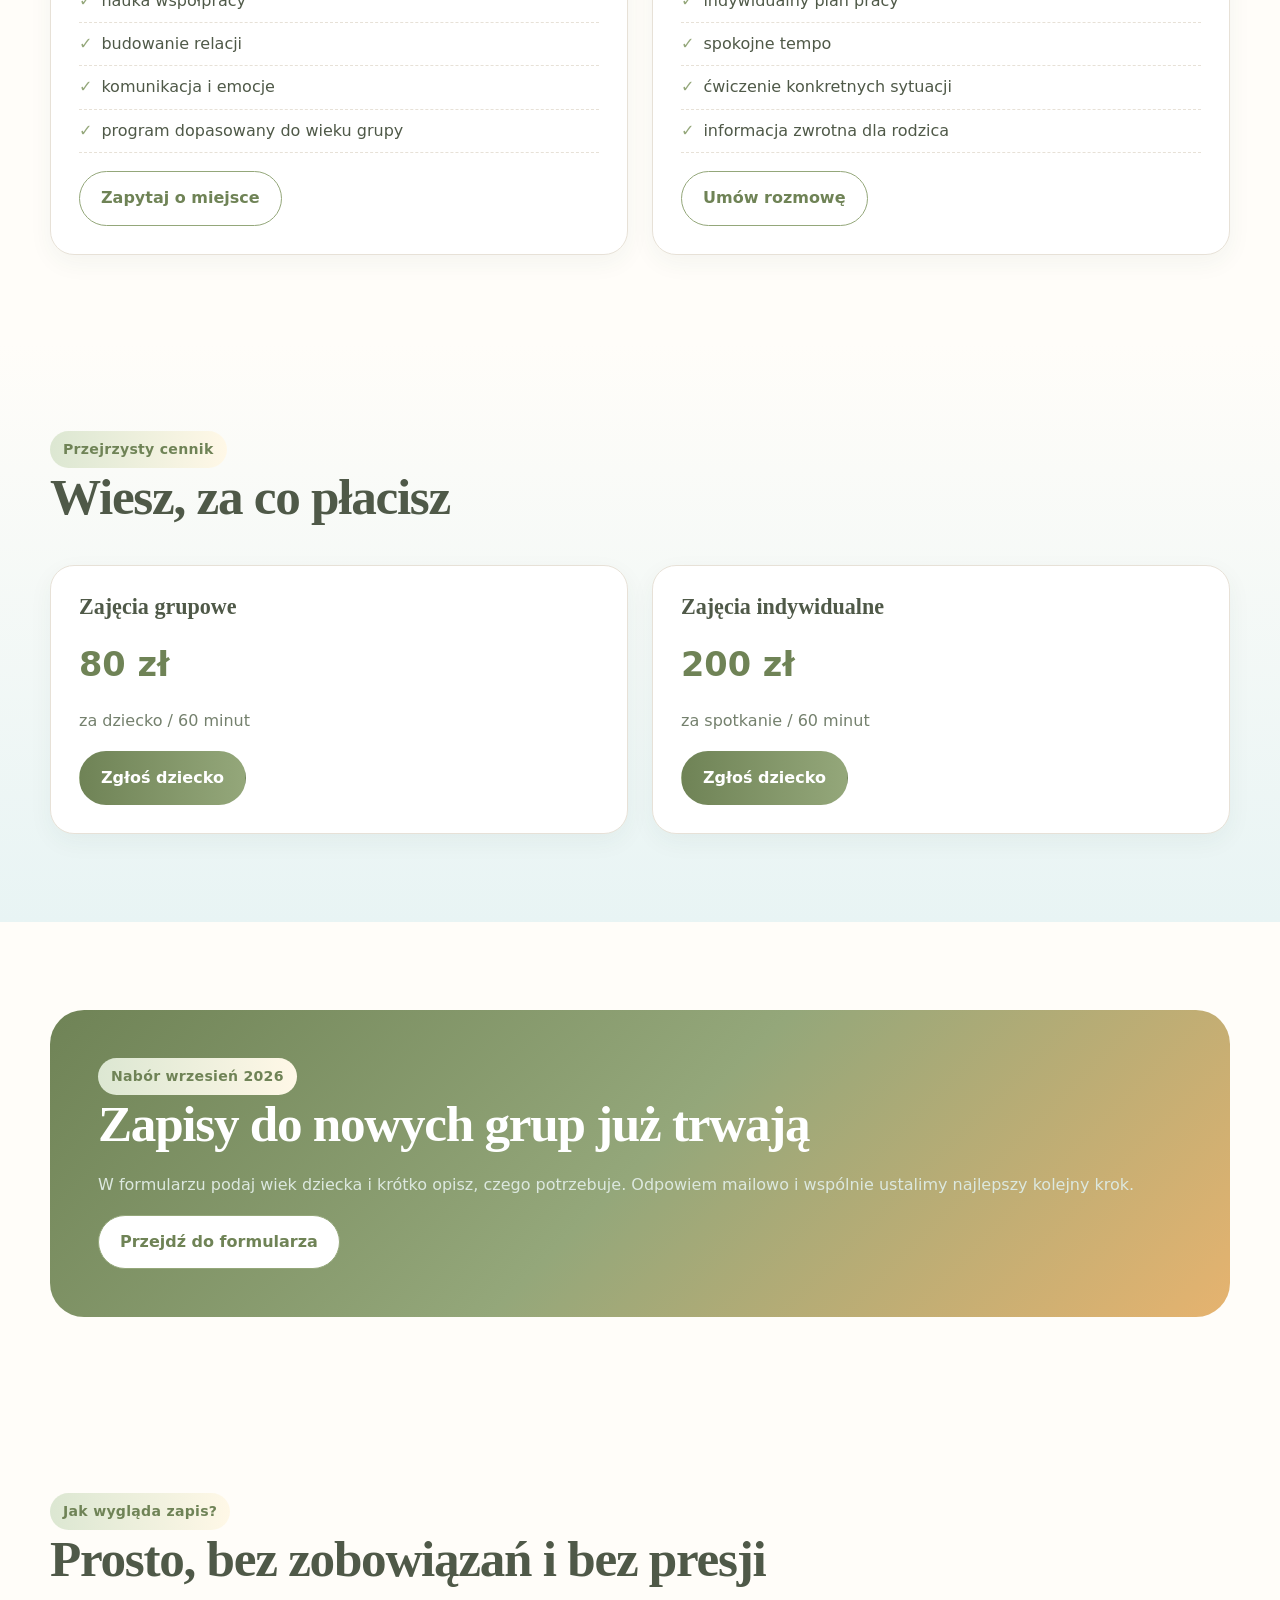
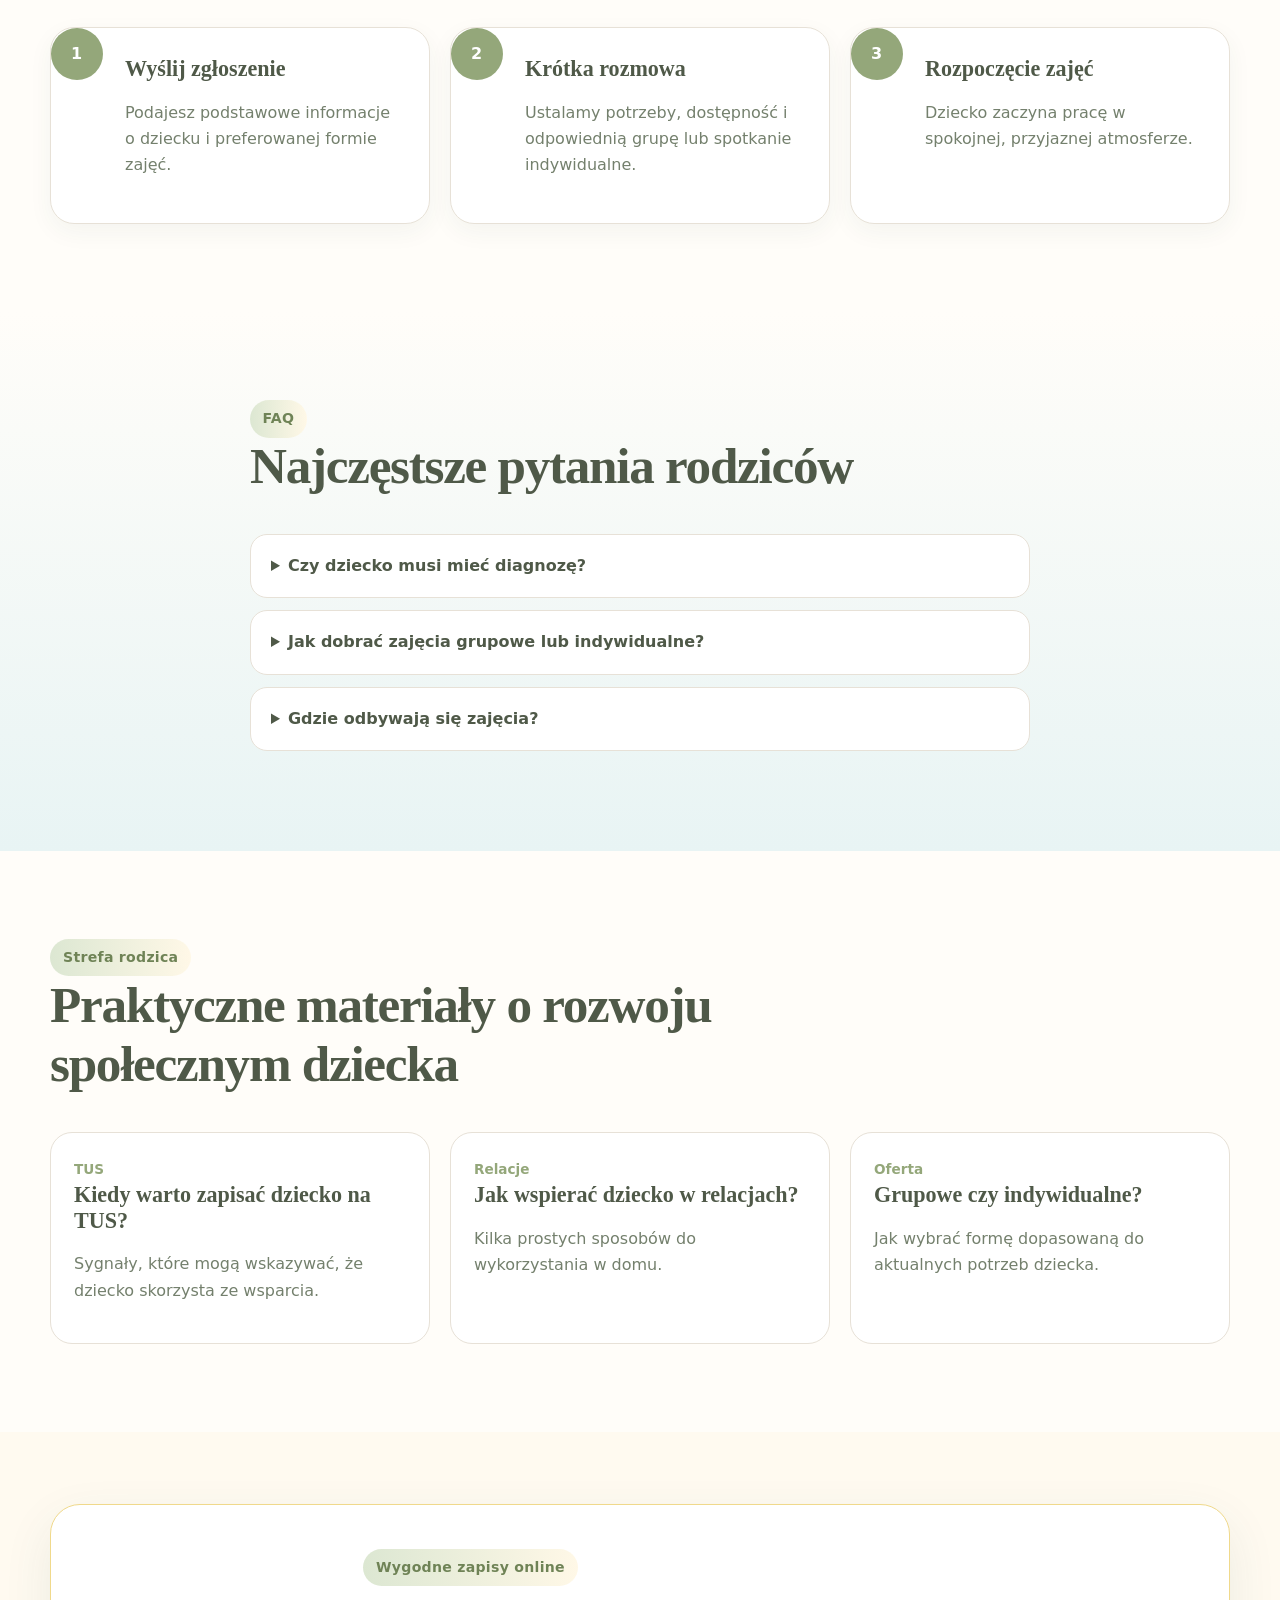
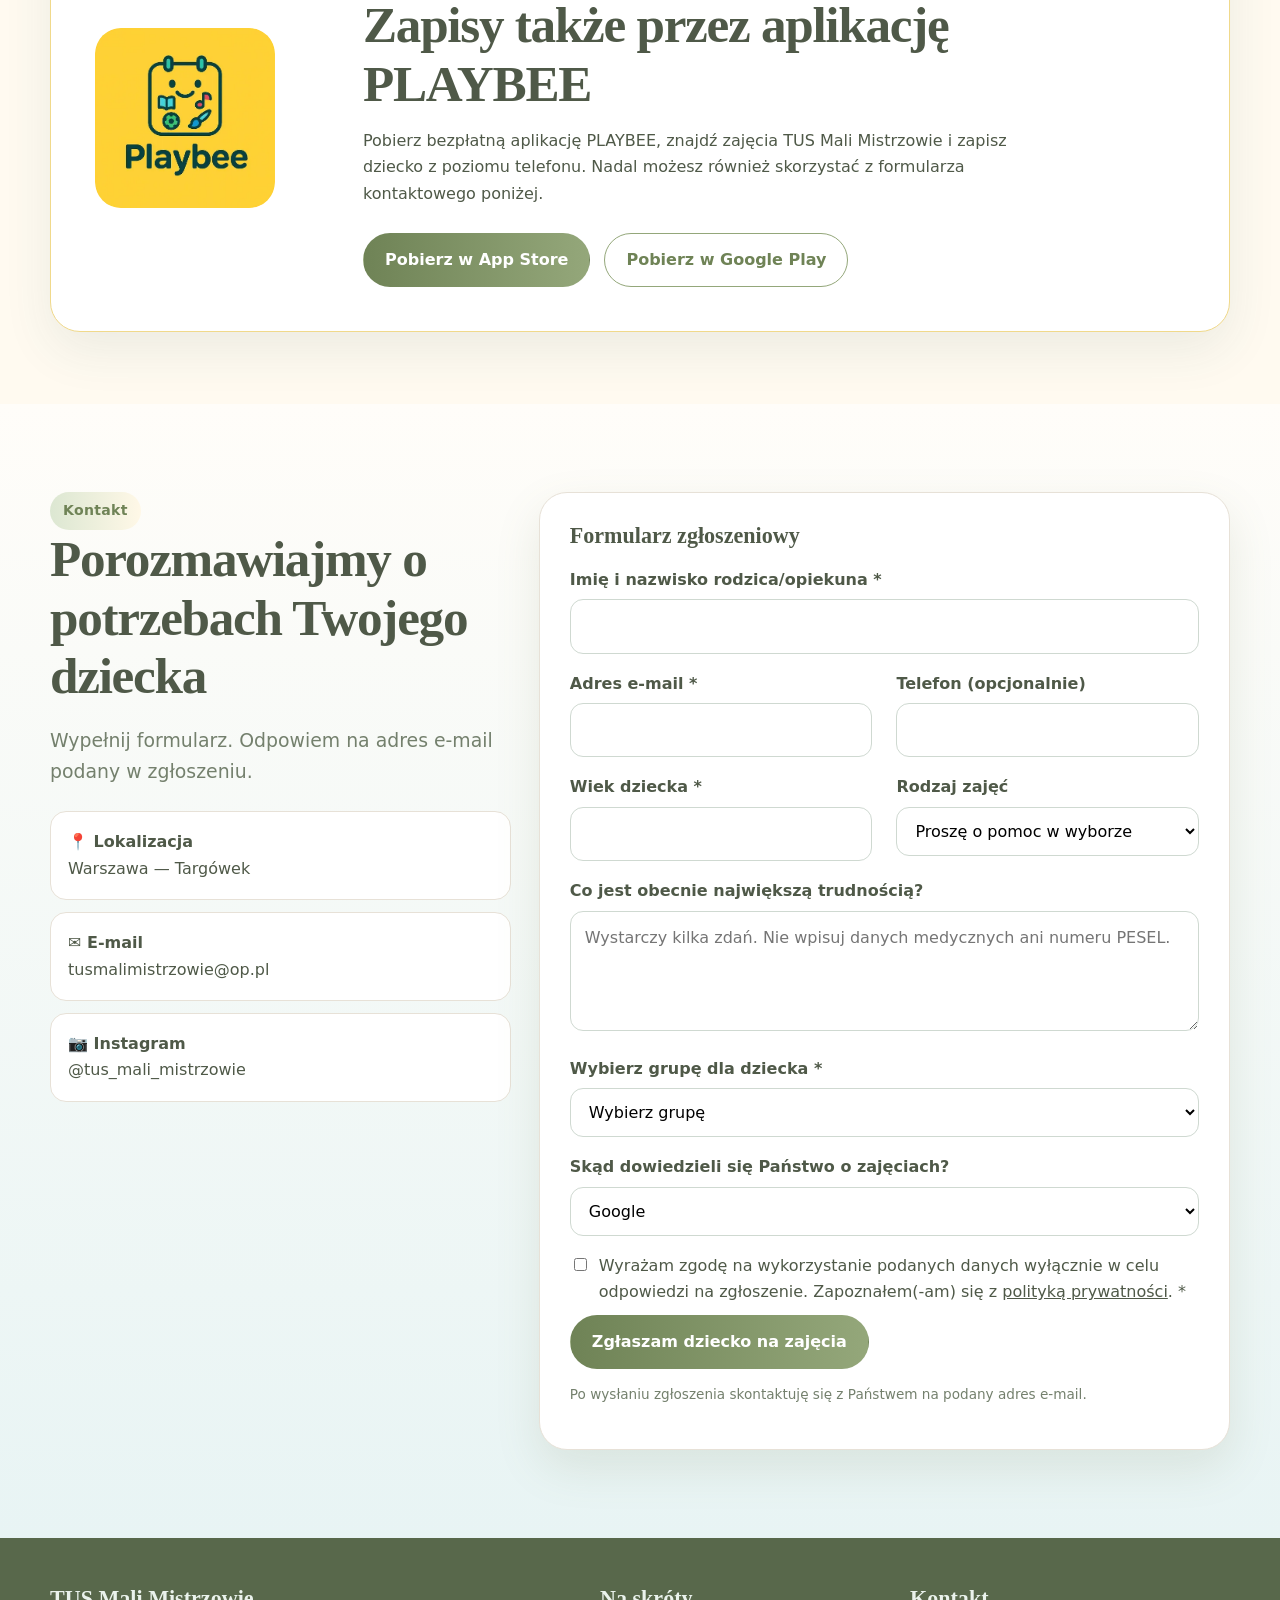
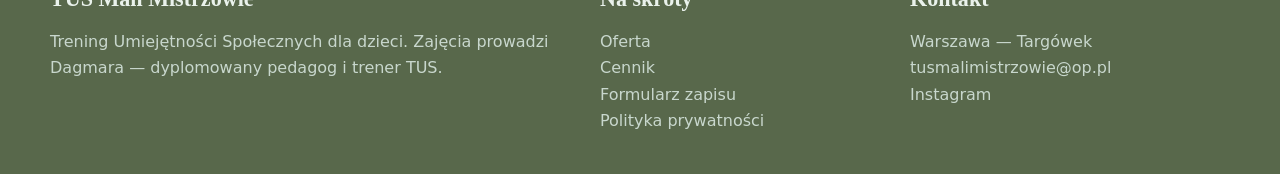
==== commit 1e33635e: "Update index.html Zmiana wyboru grupy na listę rozwijaną" ====
--- a/index.html
+++ b/index.html
@@ -271,34 +271,17 @@
     <div class="grid-2"><div class="field"><label for="email">Adres e-mail *</label><input id="email" name="email" type="email" required autocomplete="email"></div><div class="field"><label for="telefon">Telefon (opcjonalnie)</label><input id="telefon" name="telefon" type="tel" autocomplete="tel"></div></div>
     <div class="grid-2"><div class="field"><label for="wiek">Wiek dziecka *</label><input id="wiek" name="wiek" type="number" min="3" max="18" required></div><div class="field"><label for="rodzaj">Rodzaj zajęć</label><select id="rodzaj" name="rodzaj"><option>Proszę o pomoc w wyborze</option><option>Grupowe</option><option>Indywidualne</option></select></div></div>
     <div class="field"><label for="opis">Co jest obecnie największą trudnością?</label><textarea id="opis" name="opis" placeholder="Wystarczy kilka zdań. Nie wpisuj danych medycznych ani numeru PESEL."></textarea></div>
-    <fieldset class="field group-choice">
-  <legend>Wybierz grupę dla dziecka *</legend>
-
-  <label class="group-option">
-    <input type="radio" name="termin" value="Wtorek, godz. 17:00 — dzieci 4–6 lat" required>
-    <span>Wtorek, godz. 17:00 — dzieci 4–6 lat</span>
-  </label>
-
-  <label class="group-option">
-    <input type="radio" name="termin" value="Wtorek, godz. 18:00 — dzieci 7–9 lat">
-    <span>Wtorek, godz. 18:00 — dzieci 7–9 lat</span>
-  </label>
-
-  <label class="group-option">
-    <input type="radio" name="termin" value="Czwartek, godz. 17:00 — dzieci 10–12 lat">
-    <span>Czwartek, godz. 17:00 — dzieci 10–12 lat</span>
-  </label>
-
-  <label class="group-option">
-    <input type="radio" name="termin" value="Czwartek, godz. 18:00 — młodzież 13–15+ lat">
-    <span>Czwartek, godz. 18:00 — młodzież 13–15+ lat</span>
-  </label>
-
-  <label class="group-option">
-    <input type="radio" name="termin" value="Proszę o pomoc w wyborze grupy">
-    <span>Nie wiem, która grupa będzie odpowiednia — proszę o kontakt</span>
-  </label>
-</fieldset>
+   <div class="field">
+  <label for="termin">Wybierz grupę dla dziecka *</label>
+  <select id="termin" name="termin" required>
+    <option value="" selected disabled>Wybierz grupę</option>
+    <option value="Wtorek, godz. 17:00 — dzieci 4–6 lat">Wtorek, godz. 17:00 — dzieci 4–6 lat</option>
+    <option value="Wtorek, godz. 18:00 — dzieci 7–9 lat">Wtorek, godz. 18:00 — dzieci 7–9 lat</option>
+    <option value="Czwartek, godz. 17:00 — dzieci 10–12 lat">Czwartek, godz. 17:00 — dzieci 10–12 lat</option>
+    <option value="Czwartek, godz. 18:00 — młodzież 13–15+ lat">Czwartek, godz. 18:00 — młodzież 13–15+ lat</option>
+    <option value="Proszę o pomoc w wyborze grupy">Nie wiem, która grupa będzie odpowiednia — proszę o kontakt</option>
+  </select>
+</div>
      
     <div class="field"><label for="zrodlo">Skąd dowiedzieli się Państwo o zajęciach?</label><select id="zrodlo" name="zrodlo"><option>Google</option><option>Instagram</option><option>Polecenie</option><option>Szkoła lub przedszkole</option><option>Inne</option></select></div>
     <div class="checks"><label><input type="checkbox" name="privacy" required> <span>Wyrażam zgodę na wykorzystanie podanych danych wyłącznie w celu odpowiedzi na zgłoszenie. Zapoznałem(-am) się z <a href="dokumenty/polityka-prywatnosci.html"><u>polityką prywatności</u></a>. *</span></label></div>
